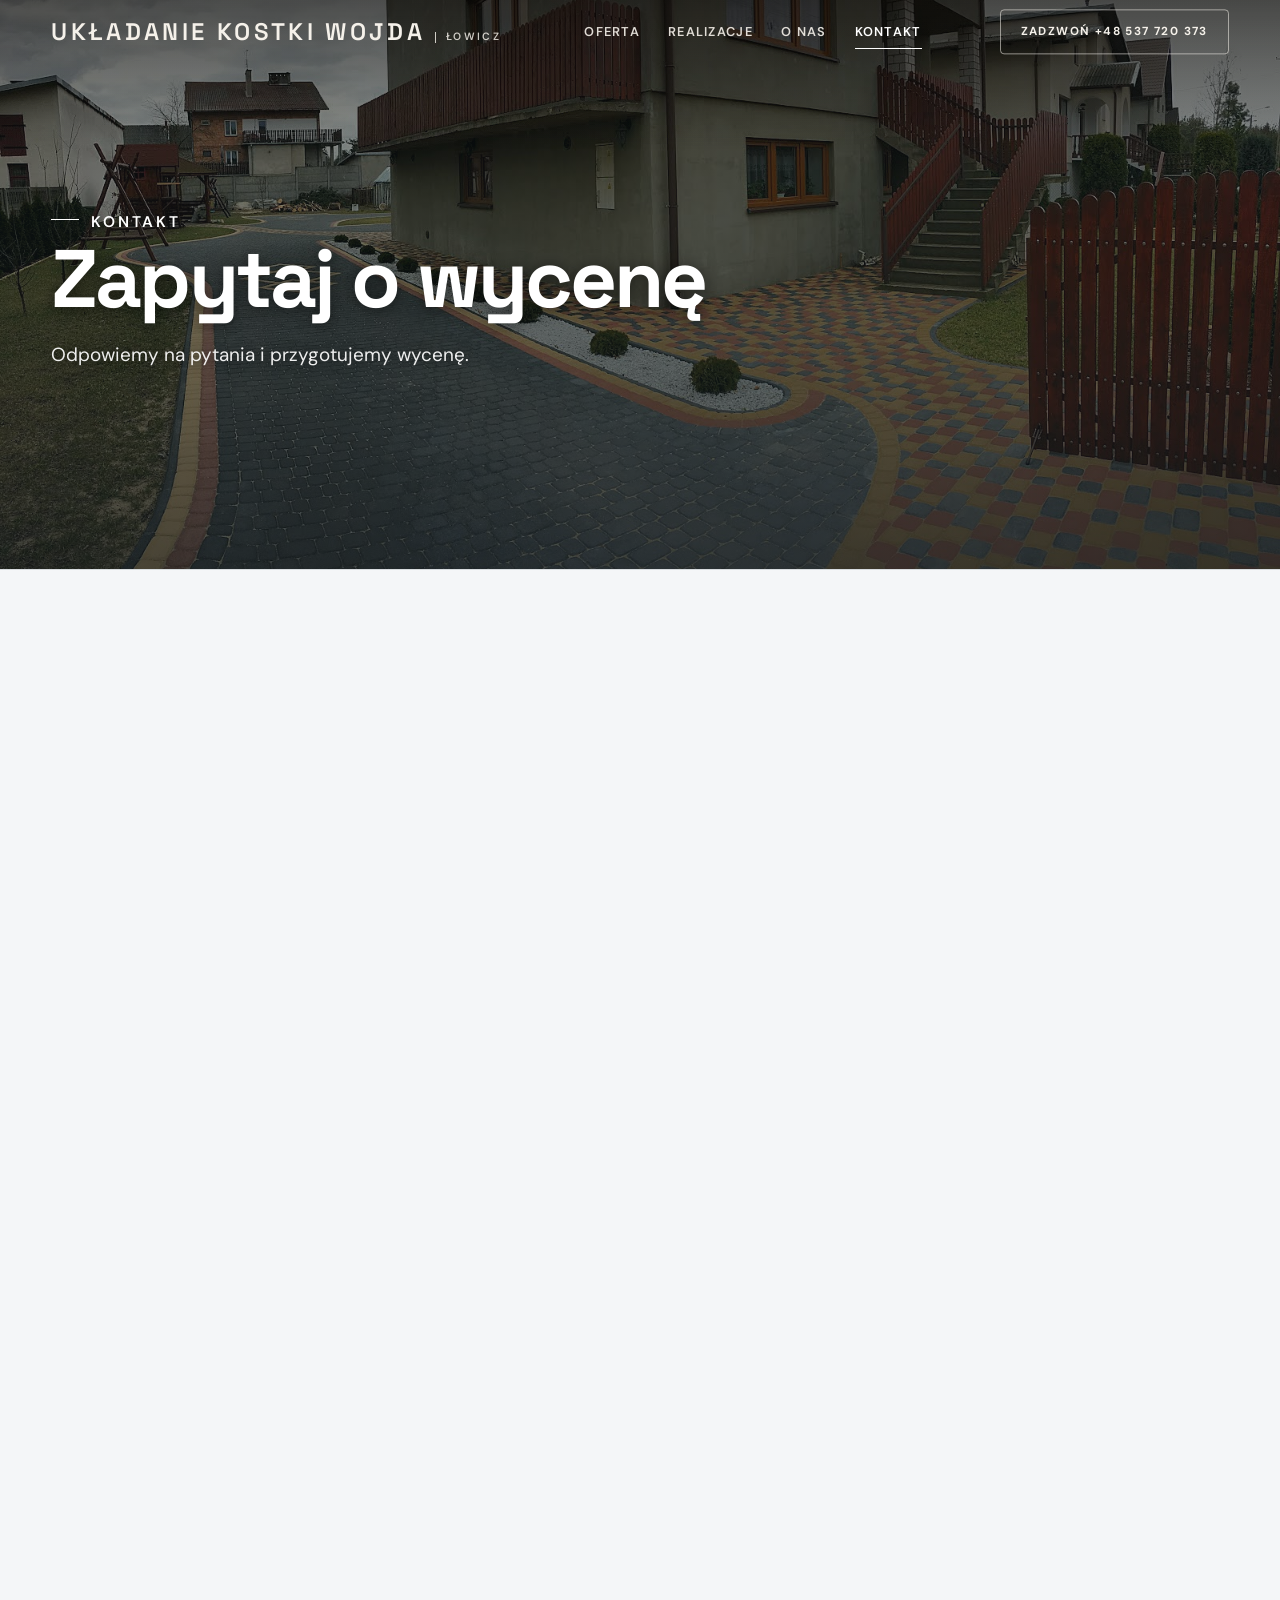
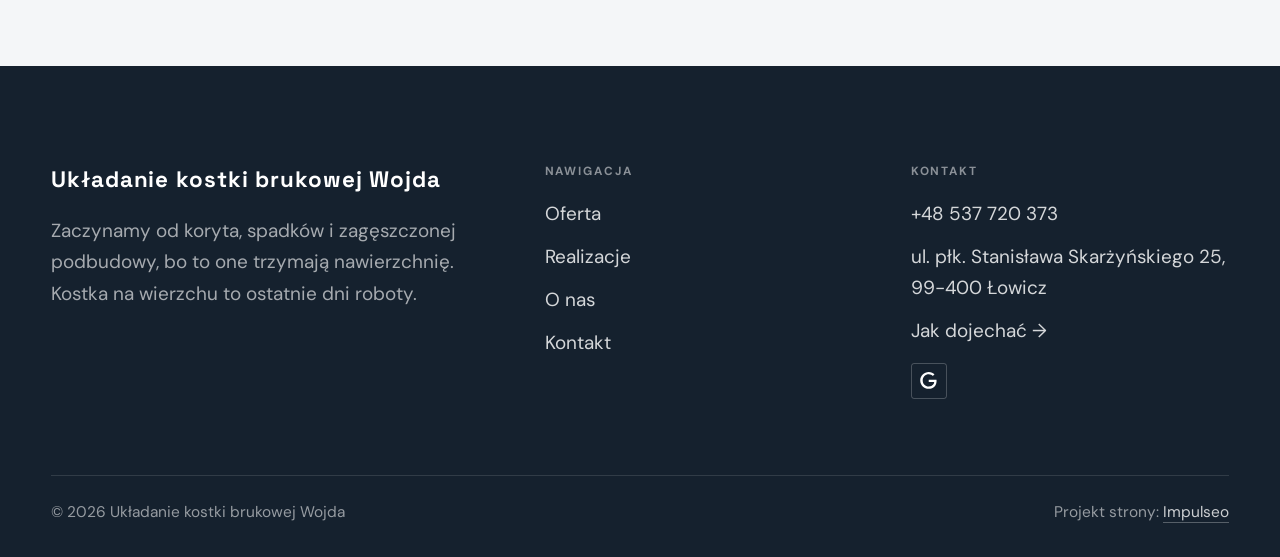
==== kontakt.html @ b5434565 "Strona demo: ukladanie-kostki-brukowej-wojda" ====
<!DOCTYPE html>
<html lang="pl">
<head>
<meta charset="UTF-8">
<meta name="viewport" content="width=device-width, initial-scale=1.0">
<title>Kontakt - Układanie kostki brukowej Wojda</title>
<meta name="description" content="Kontakt Układanie kostki brukowej Wojda - ul. płk. Stanisława Skarżyńskiego 25, 99-400 Łowicz">
<link rel="canonical" href="https://kris20032.github.io/ukladanie-kostki-brukowej-wojda/kontakt.html">
<meta name="robots" content="noindex, nofollow">
<meta property="og:type" content="website">
<meta property="og:locale" content="pl_PL">
<meta property="og:site_name" content="Układanie kostki brukowej Wojda">
<meta property="og:title" content="Kontakt - Układanie kostki brukowej Wojda">
<meta property="og:description" content="Kontakt Układanie kostki brukowej Wojda - ul. płk. Stanisława Skarżyńskiego 25, 99-400 Łowicz">
<meta property="og:url" content="https://kris20032.github.io/ukladanie-kostki-brukowej-wojda/kontakt.html">
<meta property="og:image" content="https://kris20032.github.io/ukladanie-kostki-brukowej-wojda/img/og.jpg">
<meta property="og:image:width" content="1200">
<meta property="og:image:height" content="630">
<meta name="twitter:card" content="summary_large_image">
<link rel="preconnect" href="https://fonts.googleapis.com">
<link rel="preconnect" href="https://fonts.gstatic.com" crossorigin>
<link href="https://fonts.googleapis.com/css2?family=Space+Grotesk:wght@500;600;700&family=DM+Sans:opsz,wght@9..40,400;9..40,500;9..40,600&display=swap" rel="stylesheet">
<link rel="stylesheet" href="assets/styles.css?v=aef503f2">
</head>
<body>

<header class="nav">
  <div class="wrap nav-inner">
    <a class="brand" href="index.html"><span class="name">Układanie kostki Wojda</span><span class="sub">Łowicz</span></a>
    <nav class="nav-links">
      <a href="oferta.html">Oferta</a>
      <a href="realizacje.html">Realizacje</a>
      <a href="o-nas.html">O nas</a>
      <a href="kontakt.html" class="active" aria-current="page">Kontakt</a>
      <a href="tel:+48537720373" class="btn btn-accent">Zadzwoń +48 537 720 373</a>
    </nav>
    <button class="nav-toggle" aria-label="Menu"><span></span><span></span><span></span></button>
  </div>
</header>

<main>
<section class="pagehead">
  <img src="img/g1.jpg" alt="Układanie kostki brukowej Wojda - Zapytaj o wycenę" width="1600" height="880" decoding="async">
  <div class="wrap">
    <span class="eyebrow">Kontakt</span>
    <h1>Zapytaj o wycenę</h1>
    <p>Odpowiemy na pytania i przygotujemy wycenę.</p>
  </div>
</section>
<section>
  <div class="wrap contact-grid">
    <div class="reveal">
      <span class="eyebrow">Dane kontaktowe</span>
      <h2 style="margin:var(--space-4) 0 var(--space-6)">Układanie kostki brukowej Wojda</h2>
      <div class="info-list">
        <div class="info-row"><div class="ic"><svg class="ico-tel" width="16" height="16" viewBox="0 0 24 24" fill="none" aria-hidden="true"><path d="M6.6 10.8a15.5 15.5 0 0 0 6.6 6.6l2.2-2.2a1 1 0 0 1 1-.24 11.4 11.4 0 0 0 3.6.58 1 1 0 0 1 1 1V20a1 1 0 0 1-1 1A17 17 0 0 1 3 4a1 1 0 0 1 1-1h3.5a1 1 0 0 1 1 1c0 1.25.2 2.46.58 3.6a1 1 0 0 1-.25 1l-2.23 2.2Z" fill="currentColor"/></svg></div><div><div class="lbl">Telefon</div><a class="val" href="tel:+48537720373">+48 537 720 373</a></div></div>
        <div class="info-row"><div class="ic"><svg class="ico-pin" width="16" height="16" viewBox="0 0 24 24" fill="none" aria-hidden="true"><path d="M12 21s7-6.1 7-11.5A7 7 0 0 0 5 9.5C5 14.9 12 21 12 21Z" stroke="currentColor" stroke-width="1.6" fill="none"/><circle cx="12" cy="9.5" r="2.4" fill="currentColor"/></svg></div><div><div class="lbl">Adres</div><div class="val">ul. płk. Stanisława Skarżyńskiego 25, 99-400 Łowicz</div></div></div>
      </div>
    </div>
    <div class="reveal">
      <div class="form">
        <h3 style="margin-bottom:var(--space-4)">Najszybciej telefonicznie</h3>
        <p class="muted" style="margin-bottom:var(--space-5)">Zadzwoń, opisz pomysł, a my powiemy, co i jak. Bez zobowiązań.</p>
        <a href="tel:+48537720373" class="btn btn-accent" style="justify-content:center">Zadzwoń: +48 537 720 373 <span class="arr">→</span></a>
      </div>
    </div>
  </div>
</section>
<section style="padding-top:0">
  <div class="wrap reveal">
    <iframe class="map" title="Układanie kostki brukowej Wojda - Łowicz" src="https://maps.google.com/maps?q=52.1024123%2C19.9633378&z=15&output=embed" loading="lazy" referrerpolicy="no-referrer-when-downgrade"></iframe>
  </div>
</section>
</main>

<footer>
  <div class="wrap">
    <div class="foot-grid">
      <div class="foot-brand">
        <div class="name">Układanie kostki brukowej Wojda</div>
        <p>Zaczynamy od koryta, spadków i zagęszczonej podbudowy, bo to one trzymają nawierzchnię. Kostka na wierzchu to ostatnie dni roboty.</p>
      </div>
      <div class="foot-col">
        <h4>Nawigacja</h4>
        <a href="oferta.html">Oferta</a>
        <a href="realizacje.html">Realizacje</a>
        <a href="o-nas.html">O nas</a>
        <a href="kontakt.html">Kontakt</a>
      </div>
      <div class="foot-col">
        <h4>Kontakt</h4>
        <a href="tel:+48537720373">+48 537 720 373</a>
        <p>ul. płk. Stanisława Skarżyńskiego 25, 99-400 Łowicz</p>
        <a href="https://maps.google.com/?cid=13490960193862831652" target="_blank" rel="noopener">Jak dojechać →</a>
      <div class="foot-soc">
        <a class="soc" href="https://maps.google.com/?cid=13490960193862831652" target="_blank" rel="noopener" aria-label="Google - Układanie kostki brukowej Wojda"><svg viewBox="0 0 24 24" aria-hidden="true" focusable="false"><path d="M12.48 10.92v3.28h7.84c-.24 1.84-.853 3.187-1.787 4.133-1.147 1.147-2.933 2.4-6.053 2.4-4.827 0-8.6-3.893-8.6-8.72s3.773-8.72 8.6-8.72c2.6 0 4.507 1.027 5.907 2.347l2.307-2.307C18.747 1.44 16.133 0 12.48 0 5.867 0 .307 5.387.307 12s5.56 12 12.173 12c3.573 0 6.267-1.173 8.373-3.36 2.16-2.16 2.84-5.213 2.84-7.667 0-.76-.053-1.467-.173-2.053H12.48z" fill="currentColor"/></svg></a>
      </div>
      </div>
    </div>
    <div class="foot-bot">
      <span>© 2026 Układanie kostki brukowej Wojda</span>
      <span>Projekt strony: <a class="foot-credit" href="https://impulseo.pl" target="_blank" rel="noopener">Impulseo</a></span>
    </div>
  </div>
</footer>
<div class="sticky-call"><a class="sc-call" href="tel:+48537720373"><svg class="ico-tel" width="16" height="16" viewBox="0 0 24 24" fill="none" aria-hidden="true"><path d="M6.6 10.8a15.5 15.5 0 0 0 6.6 6.6l2.2-2.2a1 1 0 0 1 1-.24 11.4 11.4 0 0 0 3.6.58 1 1 0 0 1 1 1V20a1 1 0 0 1-1 1A17 17 0 0 1 3 4a1 1 0 0 1 1-1h3.5a1 1 0 0 1 1 1c0 1.25.2 2.46.58 3.6a1 1 0 0 1-.25 1l-2.23 2.2Z" fill="currentColor"/></svg> Zadzwoń</a><a class="sc-quote" href="kontakt.html">Zadzwoń: +48 537 720 373</a></div>
<div class="demo-wazne" data-do="2026-11-04" data-cykl="3" hidden><svg class="dw-ico" width="13" height="13" viewBox="0 0 24 24" fill="none" aria-hidden="true"><circle cx="12" cy="12" r="8.6" stroke="currentColor" stroke-width="1.8"/><path d="M12 7.2V12l3.3 2" stroke="currentColor" stroke-width="1.8" stroke-linecap="round"/></svg><span class="dw-txt"></span></div>

<script src="assets/main.js"></script>
</body>
</html>
---- assets/styles.css ----
/* ============================================================
   STOLBASZ — premium, architektoniczny B2B fit-out
   Jasna paleta, zero brązu. System wg premium-web-craft.
   Projekt strony: Impulseo (impulseo.pl)
   ============================================================ */

:root{
  /* PALETA — jasna, architektoniczna, chłodna */
  --paper:#F4F6F8;          /* główne tło */
  --paper-2:#E7EBEF;        /* sekcje alternatywne (chłodny jasny szary) */
  --paper-3:#E7EBEF;        /* delikatne wypełnienia */
  --ink:#15212E;            /* tekst główny — chłodny grafit */
  --ink-soft:#243443;       /* nagłówki drugorzędne */
  --muted:#6B7785;          /* tekst poboczny */
  --line:rgba(21,33,46,.12);/* hairline */
  --accent:#E8A317;         /* stonowany petrol-slate — jedyny akcent */
  --accent-d:#C9870C;
  --accent-soft:rgba(232,163,23,.10);
  --dark:#15212E;           /* sekcje ciemne (stopka/CTA) */

  /* HOVER ZDJĘĆ — JEDEN standard dla całego silnika (decyzja K. 04.08.2026, artefakt z wariantami).
     AKTUALNE (K.+Szymon 09.08.2026, wybór z artefaktu 6 wariantów): zoom 1.05 przy 1.4s -
     przy tak długim czasie mocniejszy kadr NIE skacze, tylko „oddycha". Poprzedni standard
     (1.02 / .55s z 04.08) odbierany jako dynamiczny i szybki.
     Spoczynek lekko przygaszony, ale TYLKO tam, gdzie jest mysz (@media hover:hover) —
     na telefonie zdjęcia zostają w pełnej jasności. */
  --img-zoom:1.05;                   /* K.+Szymon 09.08: wariant F z artefaktu porównawczego */
  --img-rest:brightness(.95) saturate(.99);
  --img-hot:brightness(1.06) saturate(1.05);
  --img-dur:1.4s;                    /* K.+Szymon 09.08 (wariant F): powoli = elegancko */
  --img-ease:cubic-bezier(.16,.84,.44,1);  /* miękki ogon, efekt „oddychania" */

  /* ODSTĘPY — skala 4/8 */
  --space-1:4px; --space-2:8px; --space-3:12px; --space-4:16px; --space-5:24px;
  --space-6:32px; --space-7:48px; --space-8:64px; --space-9:96px; --space-10:128px;

  /* TYPOGRAFIA — fluid clamp() (skala podbita 16.07.2026: większe, czytelniejsze litery — uwaga Adama) */
  --text-sm:clamp(.9rem,.87rem + .12vw,1rem);
  --text-base:clamp(1.08rem,1.04rem + .18vw,1.2rem);
  --text-lg:clamp(1.24rem,1.15rem + .34vw,1.44rem);
  --text-h3:clamp(1.34rem,1.22rem + .55vw,1.66rem);
  --text-h2:clamp(2.1rem,1.66rem + 2.1vw,3.1rem);
  --text-h1:clamp(2.9rem,2.1rem + 4vw,5.1rem);

  /* PROMIENIE — architektoniczne, raczej ostre */
  --r-sm:3px; --r-md:6px; --r-lg:10px;

  /* RUCH */
  --ease:cubic-bezier(.25,.46,.45,.94); --dur:.24s;

  /* CIENIE — miękkie, warstwowe */
  --sh-sm:0 1px 2px rgba(16,24,32,.04), 0 2px 8px rgba(16,24,32,.05);
  --sh-md:0 2px 6px rgba(16,24,32,.05), 0 12px 28px -8px rgba(16,24,32,.12);
  --sh-lg:0 6px 14px rgba(16,24,32,.07), 0 26px 56px -18px rgba(16,24,32,.22);

  --hairline:1px solid var(--line);

  --font-display:'Space Grotesk','Inter',sans-serif;
  --font-body:'DM Sans','Inter',sans-serif;
}

*{box-sizing:border-box;margin:0;padding:0}
html{scroll-behavior:smooth}
body{
  font-family:var(--font-body);
  font-size:var(--text-base);
  line-height:1.65;
  color:var(--ink);
  background:var(--paper);
  -webkit-font-smoothing:antialiased;
  text-rendering:optimizeLegibility;
}
img{max-width:100%;height:auto;display:block}  /* height:auto = width/height z atrybutów trzyma proporcje (TOP#12) */
a{color:inherit;text-decoration:none}

.wrap{width:min(92%,1180px);margin-inline:auto}
section{padding-block:clamp(52px,6.5vw,96px)}

h1,h2,h3{font-family:var(--font-display);font-weight:700;line-height:1.08;letter-spacing:-.02em;color:var(--ink)}
h1{font-size:var(--text-h1);letter-spacing:-.035em}
h2{font-size:var(--text-h2);letter-spacing:-.025em}
h3{font-size:var(--text-h3)}
/* MIARA — długość wiersza. WCAG 2.2 SC 1.4.8: max 80 znaków; Butterick: 45–90.
   68ch daje realnie 72–78 znaków polskiego tekstu, czyli z zapasem pod granicą.
   Wcześniej limit miał TYLKO <p> — <li>, <blockquote> i <dd> nie miały żadnego,
   i to jedyny powód, dla którego 23 bloki na dwóch oddanych stronach jadą po
   83–106 znaków w wierszu (pomiar 07.08.2026, bramka `miara`).
   ⚠️ Listy i definicje ograniczamy TYLKO bez klasy: `ul`/`ol` z klasą to u nas
   układ (siatki kafli, menu), a nie tekst ciągły — tam miarę wyznacza układ. */
/* 60ch, nie 68ch (K. 10.08): po zmianie fontów na węższe kroje (DM Sans i spółka)
   w 68ch mieściło się ~90 znaków - bramka pikselowa słusznie zgłaszała przekroczenie
   granicy 80. Pomiar na żywej przeglądarce: 60ch = 90 znaków, 53ch = ~78 znaków, czyli normę WCAG 1.4.8. */
:root{ --miara:53ch }
p{max-width:min(100%,var(--miara))}
blockquote,
ul:not([class])>li, ol:not([class])>li,
dl:not([class])>dd{max-width:min(100%,var(--miara))}

/* ⚠️ Świadomie BEZ wyjątku `.tile p,.card p,.svc p{max-width:none}`, choć nasuwa się sam:
   te akapity BYŁY już ograniczone (stare `p{max-width:65ch}`), więc „wyjątek" nie odblokowałby
   niczego nowego — tylko ROZLUŹNIŁ stan sprzed zmiany na wszystkich demach naraz.
   `figcaption` żadna z reguł wyżej nie dotyczy, więc też nie potrzebuje zwolnienia. */

/* ŁAMANIE. `balance` wyrównuje długości wierszy w nagłówku, `pretty` pilnuje ostatniego
   wiersza akapitu, żeby nie został w nim jeden wyraz. Obsługiwane od Chrome 117 /
   Safari 17.5; starsze przeglądarki po prostu ignorują tę własność.
   `text-wrap:pretty` nie występowało dotąd ANI RAZ w silniku ani w repo klientów. */
h1,h2,h3,.lead,.lede{text-wrap:balance}
p,li,blockquote,dd{text-wrap:pretty}

.eyebrow{
  font-family:var(--font-body);
  font-size:var(--text-sm);
  font-weight:600;
  letter-spacing:.18em;
  text-transform:uppercase;
  color:var(--accent);
  display:inline-flex;align-items:center;gap:var(--space-3);
}
/* flex:none + margin-top = kreska trzyma się PIERWSZEJ linii. Wcześniej align-items:center
   centrowało ją względem całego bloku i przy zawinięciu (długi kicker typu
   „…WNĘTRZ · LESZNO · OD 2019") druga linia lądowała z brzydkim wcięciem. */
.eyebrow{align-items:flex-start}
.eyebrow>*,.eyebrow{text-wrap:balance}   /* dlugi kicker lamal sie na sierote typu samo „2019" w drugiej linii */
.eyebrow::before{content:"";width:28px;height:1px;background:var(--accent);display:inline-block;flex:none;margin-top:.62em}

.muted{color:var(--muted)}
.lead{font-size:var(--text-lg);line-height:1.55;color:var(--ink-soft);max-width:50ch}

/* ---------- BUTTONS ---------- */
.btn{
  display:inline-flex;align-items:center;gap:var(--space-2);
  font-weight:600;font-size:var(--text-sm);letter-spacing:.02em;
  padding:var(--space-4) var(--space-6);
  border-radius:var(--r-sm);
  transition:transform var(--dur) var(--ease),box-shadow var(--dur) var(--ease),background var(--dur) var(--ease);
  cursor:pointer;border:1px solid transparent;
}
.btn-accent{background:var(--accent);color:#fff;box-shadow:var(--sh-sm)}
.btn-accent:hover{background:var(--accent-d);transform:translateY(-2px);box-shadow:var(--sh-md)}
.btn-accent:active{transform:translateY(0);box-shadow:var(--sh-sm)}
.btn-ghost{background:transparent;color:var(--ink);border-color:var(--line)}
.btn-ghost:hover{border-color:var(--accent);color:var(--accent);transform:translateY(-2px)}
.btn-light{background:#fff;color:var(--ink);box-shadow:var(--sh-sm)}
.btn-light:hover{transform:translateY(-2px);box-shadow:var(--sh-md)}
.btn .arr{transition:transform var(--dur) var(--ease)}
.btn:hover .arr{transform:translateX(4px)}

/* ---------- NAV ---------- */
.nav{
  position:sticky;top:0;z-index:50;
  background:color-mix(in srgb,var(--paper) 88%,transparent);
  backdrop-filter:saturate(140%) blur(10px);
  border-bottom:var(--hairline);
}
.nav-inner{display:flex;align-items:center;justify-content:space-between;gap:var(--space-5);height:72px}
/* ANTY-NACHODZENIE (K. 05.08.2026): długa nazwa firmy + przycisk z pełnym numerem nie mieściły się w pasku
   i flex ściskał linki PONIŻEJ ich treści - "Kontakt" wchodził na ramkę "Zadzwoń +48 ...". Teraz ustępuje
   nazwa marki (skrót wielokropkiem), a menu i przycisk nigdy się nie kurczą ani nie zachodzą na siebie. */
.brand{display:flex;flex-direction:column;line-height:1;min-width:0;flex:0 1 auto}
.brand .name{font-family:var(--font-display);font-weight:800;font-size:1.35rem;letter-spacing:.04em;white-space:nowrap;overflow:hidden;text-overflow:ellipsis}
.brand .sub{font-size:.62rem;letter-spacing:.34em;text-transform:uppercase;color:var(--muted);margin-top:5px;white-space:nowrap;overflow:hidden;text-overflow:ellipsis}
.nav-links{display:flex;align-items:center;gap:var(--space-6);flex:0 0 auto}
.nav-links a{font-size:var(--text-sm);font-weight:500;color:var(--ink-soft);position:relative;padding-block:4px;white-space:nowrap;transition:color var(--dur) var(--ease)}
.nav-links a::after{content:"";position:absolute;left:0;bottom:0;width:0;height:1.5px;background:var(--accent);transition:width var(--dur) var(--ease)}
.nav-links a:hover,.nav-links a.active{color:var(--ink)}
.nav-links a:hover::after,.nav-links a.active::after{width:100%}
.nav-links .btn{padding:var(--space-2) var(--space-5)}
/* przyciski w nav: właściwy kolor (przebij .nav-links a) + bez podkreślenia */
.nav-links a.btn-accent{color:#fff}
.nav-links a.btn-ghost,.nav-links a.btn-light{color:var(--ink)}
/* CTA w pasku: NIE podkreślenie spod linków menu, ale ten sam przelatujący błysk,
   co na wszystkich innych przyciskach (zgłoszenie K. 13.08.2026 - „na hero jest efekt
   światła przechodzącego przez przycisk, na navbarze go nie ma, a mają być identyczne").
   Reguła `.nav-links a::after` jest silniejsza od `.btn::after`, więc trzeba jej
   geometrię wyzerować i wpisać połysk z nazwy - samo `display:none` gasiło efekt. */
.nav-links a.btn::after{
  display:block;content:"";position:absolute;inset:0;z-index:-1;pointer-events:none;
  width:auto;height:auto;border-radius:inherit;   /* kasuje geometrię podkreślenia (width:0;height:1.5px) */
  background:linear-gradient(100deg,transparent 32%,rgba(255,255,255,.20) 50%,transparent 68%);
  translate:-120% 0}
@media (prefers-reduced-motion:no-preference){
  .nav-links a.btn:hover::after{translate:120% 0;transition:translate .75s var(--mt-ease,cubic-bezier(.16,.84,.44,1))}
}
.nav-toggle{display:none;background:none;border:none;cursor:pointer;flex-direction:column;gap:5px;padding:8px}
.nav-toggle span{width:24px;height:2px;background:var(--ink);transition:var(--dur)}
/* Ciasny zakres MIĘDZY menu mobilnym a pełnym pulpitem: zbijamy odstępy i nazwę marki,
   żeby wszystko zmieściło się naturalnie, zanim w ogóle dojdzie do skracania wielokropkiem. */
@media(max-width:1280px) and (min-width:921px){
  .nav-links{gap:var(--space-4)}
  .nav-links .btn{padding:var(--space-2) var(--space-4)}
  .brand .name{font-size:1.15rem}
}

/* ---------- HERO (split) ---------- */
.hero{position:relative;overflow:hidden;border-bottom:var(--hairline)}
.hero-grid{display:grid;grid-template-columns:1.05fr .95fr;gap:clamp(24px,4vw,60px);align-items:center;
  padding-block:clamp(36px,4.5vw,64px)}
.hero-copy .eyebrow{margin-bottom:var(--space-5)}
.hero-copy h1{margin-bottom:var(--space-5)}
.hero-copy .lead{margin-bottom:var(--space-7)}
.hero-actions{display:flex;flex-wrap:wrap;gap:var(--space-4)}
.hero-art{position:relative;aspect-ratio:4/3;border-radius:var(--r-lg);overflow:hidden;box-shadow:var(--sh-lg)}
.hero-art img{width:100%;height:100%;object-fit:cover}
.hero-art::after{content:"";position:absolute;inset:0;background:linear-gradient(180deg,transparent 55%,rgba(18,24,28,.28))}
.hero-badge{position:absolute;left:var(--space-5);bottom:var(--space-5);z-index:2;
  background:rgba(252,252,251,.94);backdrop-filter:blur(4px);
  border-radius:var(--r-md);padding:var(--space-4) var(--space-5);box-shadow:var(--sh-md);max-width:78%}
.hero-badge strong{display:block;font-family:var(--font-display);font-size:1rem;letter-spacing:-.01em}
.hero-badge span{font-size:var(--text-sm);color:var(--muted)}

/* ---------- HERO duży / kinowy (strona główna) ---------- */
.hero-cine{position:relative;min-height:clamp(560px,82vh,840px);min-height:clamp(560px,82svh,840px);display:flex;align-items:center;overflow:hidden;border-bottom:var(--hairline)}
.hero-cine>img{position:absolute;inset:0;width:100%;height:100%;object-fit:cover;z-index:0}
.hero-cine::after{content:"";position:absolute;inset:0;z-index:1;
  background:linear-gradient(95deg,rgba(13,18,23,.86) 0%,rgba(13,18,23,.64) 32%,rgba(13,18,23,.24) 62%,rgba(13,18,23,.04) 100%)}
.hero-cine .wrap{position:relative;z-index:2;padding-block:var(--space-8)}
.hero-cine .hero-copy{max-width:660px}
.hero-cine .eyebrow{color:#fff;margin-bottom:var(--space-5)}
.hero-cine .eyebrow::before{background:#fff}
.hero-cine h1{color:#fff;margin-bottom:var(--space-5);font-size:clamp(2.9rem,2rem + 4.4vw,5.2rem);text-wrap:balance}
.hero-cine .lead{color:rgba(255,255,255,.92);max-width:48ch;margin-bottom:var(--space-7)}
.hero-cine .hero-actions{display:flex;flex-wrap:wrap;gap:var(--space-4)}
/* NISKIE OKNO (laptop z dokiem i paskami przeglądarki ma ~700-780 px wysokości widoku):
   H1 do 5.2rem + długi lead nie mieściły się i przyciski wypadały POD krawędź ekranu -
   klient widział stronę bez ani jednego CTA. Skalujemy w dół, zamiast przycinać treść. */
@media(min-width:821px) and (max-height:820px){
  .hero-cine{min-height:clamp(520px,94svh,780px)}
  .hero-cine .wrap{padding-block:var(--space-6)}
  .hero-cine h1{font-size:clamp(2.2rem,1.5rem + 2.6vw,3.6rem);margin-bottom:var(--space-4)}
  .hero-cine .eyebrow{margin-bottom:var(--space-4)}
  .hero-cine .lead{margin-bottom:var(--space-5);max-width:44ch}
}
@media(max-width:680px){
  .hero-cine{min-height:clamp(520px,76vh,640px);min-height:clamp(520px,76svh,640px);align-items:flex-end}
  .hero-cine::after{background:linear-gradient(0deg,rgba(13,18,23,.9) 6%,rgba(13,18,23,.45) 55%,rgba(13,18,23,.25) 100%)}
  .hero-cine .wrap{padding-bottom:var(--space-9)}
  /* TELEFON (~90% oglądających): lead potrafił zająć 8 linii i zepchnąć CTA poza pierwszy ekran.
     Zwężamy interlinię i skalę - treści nie ucinamy, bo to ona sprzedaje. */
  .hero-cine .lead{font-size:.98rem;line-height:1.5;margin-bottom:var(--space-5)}
  .hero-cine .eyebrow{font-size:.72rem;letter-spacing:.13em;margin-bottom:var(--space-4)}
  .hero-cine .eyebrow::before{width:20px}
  .hero-cine h1{margin-bottom:var(--space-4)}
}

/* full-bleed hero variant (podstrony) */
.pagehead{position:relative;min-height:46vh;min-height:46svh;display:flex;align-items:flex-end;overflow:hidden;border-bottom:var(--hairline)}
.pagehead img{position:absolute;inset:0;width:100%;height:100%;object-fit:cover}
/* 10.08.2026 (decyzja K.): mocniejsze przyciemnienie + cień pod tekstem. Bramka mierzyła na
   nagłówkach podstron 3,38-3,43:1 przy wymaganych 4,5 — jasne zdjęcie (hala, śnieg, niebo)
   podchodziło pod biały tekst. Zdjęcia klientów są różne, więc kontrast musi dawać WARSTWA,
   a nie szczęśliwy dobór kadru. */
.pagehead::after{content:"";position:absolute;inset:0;background:linear-gradient(180deg,rgba(18,24,28,.40),rgba(18,24,28,.76))}
.pagehead .wrap{position:relative;z-index:2;padding-block:var(--space-9);color:#fff}
.pagehead h1{color:#fff;max-width:18ch;text-shadow:0 2px 16px rgba(0,0,0,.55)}
.pagehead .eyebrow{color:#fff}
.pagehead .eyebrow::before{background:#fff}
.pagehead p{color:rgba(255,255,255,.92);margin-top:var(--space-4);max-width:54ch;text-shadow:0 1px 12px rgba(0,0,0,.5)}

/* ---------- STRIP (pasek skrótów / liczby) ---------- */
.strip{background:var(--dark);color:#fff}
/* PASEK HASEŁ — standard 04.08.2026 (decyzja K.): 5 haseł w JEDNYM rzędzie, tekst WYŚRODKOWANY,
   węższe marginesy boczne niż reszta strony (pasek ma iść szerzej), równe wysokości kolumn. */
.strip .wrap{width:min(96%,1440px);display:grid;grid-template-columns:repeat(5,1fr);
  gap:var(--space-5);padding-block:var(--space-7);align-items:stretch}
.strip .item .k{font-family:var(--font-display);font-size:clamp(1.05rem,.82rem + .85vw,1.55rem);
  font-weight:800;letter-spacing:-.02em;color:#fff;line-height:1.18;text-wrap:balance}
.strip .item .v{font-size:var(--text-sm);color:rgba(255,255,255,.66);margin-top:var(--space-2);line-height:1.4}
.strip .item{border-left:2px solid var(--accent);padding-inline:var(--space-4);
  text-align:center;display:flex;flex-direction:column;justify-content:center}
/* liczba kolumn = liczba haseł, żeby ostatnie nie zostawało samo w drugim rzędzie.
   Klasę n-N nadaje multipage.py; domyślnie (bez klasy) pasek jest 5-kolumnowy. */
.strip.n-2 .wrap{grid-template-columns:repeat(2,1fr)}
.strip.n-3 .wrap{grid-template-columns:repeat(3,1fr)}
.strip.n-4 .wrap{grid-template-columns:repeat(4,1fr);gap:var(--space-6)}
.strip.n-4 .item .k{font-size:clamp(1.3rem,1rem + 1.1vw,2rem)}
.strip.n-6 .wrap{grid-template-columns:repeat(6,1fr);gap:var(--space-4)}
.strip.n-6 .item .k{font-size:clamp(.98rem,.8rem + .7vw,1.35rem)}
/* równe łamanie: zamiast "długa linia + jedno słowo" obie linie zbliżonej długości */
.strip .item .k{text-wrap:balance}

/* ---------- SECTION HEAD ---------- */
.head{max-width:48rem;margin-bottom:var(--space-8)}
.head.center{margin-inline:auto;text-align:center}
.head .eyebrow{margin-bottom:var(--space-4)}
.head h2{margin-bottom:var(--space-4)}
.head p{color:var(--muted);font-size:var(--text-lg);line-height:1.55}
.head.center p{margin-inline:auto}

/* ---------- INTRO SPLIT ---------- */
.split{display:grid;grid-template-columns:.92fr 1.08fr;gap:clamp(28px,5vw,80px);align-items:center}
.split.rev{grid-template-columns:1.08fr .92fr}
.split.rev .split-art{order:-1}
.split-art{position:relative;aspect-ratio:5/4;border-radius:var(--r-lg);overflow:hidden;box-shadow:var(--sh-lg)}
.split-art img{width:100%;height:100%;object-fit:cover}
.split-copy h2{margin-bottom:var(--space-5)}
.split-copy p+p{margin-top:var(--space-4)}
.split-copy .btn{margin-top:var(--space-6)}

/* ---------- SERVICES (zakres) ---------- */
.svc-grid{display:grid;grid-template-columns:repeat(auto-fit,minmax(280px,1fr));gap:var(--space-5)}
.svc{background:#fff;border:var(--hairline);border-radius:var(--r-md);padding:var(--space-7) var(--space-6);
  transition:transform var(--dur) var(--ease),box-shadow var(--dur) var(--ease),border-color var(--dur) var(--ease);
  position:relative;overflow:hidden}
.svc::before{content:"";position:absolute;left:0;top:0;width:3px;height:0;background:var(--accent);transition:height var(--dur) var(--ease)}
.svc:hover{transform:translateY(-4px);box-shadow:var(--sh-md);border-color:transparent}
.svc:hover::before{height:100%}
.svc .ic{font-family:var(--font-display);font-size:.8rem;font-weight:700;letter-spacing:.12em;color:var(--accent);margin-bottom:var(--space-4)}
.svc h3{margin-bottom:var(--space-3);font-size:1.22rem}
.svc p{color:var(--muted);font-size:var(--text-base);line-height:1.6}

/* big detailed service rows */
.svc-row{display:grid;grid-template-columns:.8fr 1.2fr;gap:clamp(20px,4vw,60px);align-items:center;padding-block:var(--space-8)}
.svc-row+.svc-row{border-top:var(--hairline)}
.svc-row.rev{grid-template-columns:1.2fr .8fr}
/* Naprzemienny układ wierszy oferty: co drugi wiersz ma zdjęcie po PRAWEJ.
   Było `order:-1` — martwy kod, bo zdjęcie i tak jest pierwszym dzieckiem w HTML,
   więc wszystkie wiersze wyglądały identycznie (zdjęcie zawsze z lewej), a `rev`
   zmieniało tylko szerokość kolumn. Znalezione 29.07.2026 przy różnicowaniu kierunków
   animacji (pomiar pozycji: art.mid 390/502 przy row.mid 756 — zawsze lewa strona). */
.svc-row.rev .svc-row-art{order:2}
.svc-row-art{aspect-ratio:4/3;border-radius:var(--r-md);overflow:hidden;box-shadow:var(--sh-md)}
.svc-row-art img{width:100%;height:100%;object-fit:cover}
.svc-row h3{font-size:1.5rem;margin-bottom:var(--space-4)}
.svc-row .num{font-family:var(--font-display);font-size:.85rem;font-weight:700;letter-spacing:.14em;color:var(--accent);display:block;margin-bottom:var(--space-3)}
.svc-row ul{list-style:none;margin-top:var(--space-4);display:flex;flex-direction:column;gap:var(--space-2)}
.svc-row li{position:relative;padding-left:var(--space-5);color:var(--muted);font-size:var(--text-base)}
.svc-row li::before{content:"";position:absolute;left:0;top:.62em;width:8px;height:1px;background:var(--accent)}

/* ---------- GALLERY (realizacje) ---------- */
.gallery{display:grid;grid-template-columns:repeat(12,1fr);gap:var(--space-4);grid-auto-rows:200px}
/* GALERIA MASONRY — pionowe zdjęcia (portrety beauty/wellness) bez przycinania: kolumny, height auto */
.gallery-masonry{column-count:3;column-gap:var(--space-4)}
@media(max-width:900px){.gallery-masonry{column-count:2}}
@media(max-width:560px){.gallery-masonry{column-count:1}}
.gallery-masonry .m-tile{break-inside:avoid;margin:0 0 var(--space-4);padding:0;position:relative;overflow:hidden;border-radius:var(--r-md);border:1px solid var(--line)}
.gallery-masonry .m-tile img{width:100%;height:auto;display:block}
.gallery-masonry .m-tile .cap{position:absolute;left:0;right:0;bottom:0;padding:var(--space-4);color:#fff;background:linear-gradient(0deg,rgba(0,0,0,.55),transparent);font-size:var(--text-sm)}
.gallery-masonry .m-tile .cap small{display:block;font-weight:400;opacity:.78;letter-spacing:.04em;text-transform:uppercase;font-size:.66rem;margin-top:3px}
.tile{position:relative;overflow:hidden;border-radius:var(--r-md);box-shadow:var(--sh-sm);
  transition:transform var(--dur) var(--ease),box-shadow var(--dur) var(--ease)}
.tile img{width:100%;height:100%;object-fit:cover;
  transition:transform var(--img-dur) var(--img-ease),filter var(--img-dur) var(--img-ease)}
.tile:hover{box-shadow:var(--sh-md)}
.tile .cap{position:absolute;left:0;right:0;bottom:0;padding:var(--space-5) var(--space-4) var(--space-4);
  /* mocniejszy spad + cien pod tekstem: na JASNYCH zdjeciach klienta (biale fronty, sciany)
     slaby gradient dawal kontrast ~1.5:1 zamiast wymaganych 3.6:1 (bramka wygladu, 10.08.2026) */
  background:linear-gradient(transparent 10%,rgba(18,24,28,.55) 40%,rgba(18,24,28,.88) 68%,rgba(18,24,28,.99));color:#fff;
  text-shadow:0 1px 2px rgba(0,0,0,.85),0 2px 10px rgba(0,0,0,.55);
  font-size:var(--text-sm);font-weight:600;letter-spacing:.01em;
  opacity:0;transform:translateY(8px);transition:var(--dur) var(--ease)}
.tile:hover .cap{opacity:1;transform:translateY(0)}
.tile .cap small{display:block;font-weight:400;opacity:.78;letter-spacing:.04em;text-transform:uppercase;font-size:.66rem;margin-top:3px}
/* bento spans */
.t-wide{grid-column:span 6}
.t-tall{grid-column:span 6;grid-row:span 2}
.t-std{grid-column:span 6}
.t-third{grid-column:span 4}
.t-two3{grid-column:span 8}

/* ---------- TRUST / WIARYGODNOŚĆ ---------- */
.trust{background:var(--paper-2)}
.trust-grid{display:grid;grid-template-columns:repeat(auto-fit,minmax(240px,1fr));gap:var(--space-5);margin-top:var(--space-7)}
.trust-card{background:#fff;border-radius:var(--r-md);padding:var(--space-7) var(--space-6);box-shadow:var(--sh-sm);border-top:3px solid var(--accent)}
.trust-card .big{font-family:var(--font-display);font-size:clamp(1.8rem,1.3rem + 1.6vw,2.6rem);font-weight:800;letter-spacing:-.02em;color:var(--ink);line-height:1}
.trust-card h3{font-size:1.12rem;margin:var(--space-3) 0 var(--space-2)}
.trust-card p{color:var(--muted);font-size:var(--text-base);line-height:1.55}

/* ---------- CTA band ---------- */
.cta{background:var(--dark);color:#fff;position:relative;overflow:hidden}
/* telefon w CTA: na ciemnym tle biały (domyślnie), rodziny z JASNYM tłem CTA
   nadpisują to u siebie - wcześniej kolor siedział w stylu inline i wygrywał z rodziną. */
.cta .btn-ghost-cta{color:#fff;border-color:rgba(255,255,255,.3)}
.cta .wrap{display:grid;grid-template-columns:1.4fr .6fr;gap:var(--space-7);align-items:center;position:relative;z-index:2}
.cta h2{color:#fff;max-width:20ch}
.cta p{color:rgba(255,255,255,.74);margin-top:var(--space-4)}
.cta-actions{display:flex;flex-direction:column;gap:var(--space-3);align-items:flex-start}
.cta::before{content:"";position:absolute;right:-80px;top:-80px;width:360px;height:360px;border-radius:50%;
  background:radial-gradient(circle,var(--accent-soft),transparent 70%)}

/* ---------- CONTACT ---------- */
.contact-grid{display:grid;grid-template-columns:.85fr 1.15fr;gap:clamp(28px,4vw,56px);align-items:start}
.info-list{display:flex;flex-direction:column;gap:var(--space-2)}
.info-row{display:flex;gap:var(--space-4);align-items:flex-start;padding-block:var(--space-4);border-bottom:var(--hairline)}
.info-row .ic{flex:none;width:42px;height:42px;display:grid;place-items:center;border-radius:50%;
  background:var(--accent-soft);color:var(--accent);font-size:1.05rem}
.info-row .lbl{font-size:.72rem;letter-spacing:.14em;text-transform:uppercase;color:var(--muted)}
.info-row .val{font-weight:600;font-size:var(--text-base);margin-top:2px}
.info-row a.val:hover{color:var(--accent)}
.map{border:none;border-radius:var(--r-lg);box-shadow:var(--sh-md);width:100%;height:100%;min-height:380px;filter:grayscale(.2) contrast(1.02)}
.form{background:#fff;border:var(--hairline);border-radius:var(--r-lg);padding:clamp(24px,3vw,40px);box-shadow:var(--sh-sm)}
.form .fld{margin-bottom:var(--space-5)}
.form label{display:block;font-size:var(--text-sm);font-weight:600;margin-bottom:var(--space-2)}
.form input,.form textarea{width:100%;font-family:inherit;font-size:var(--text-base);color:var(--ink);
  padding:var(--space-4);border:var(--hairline);border-radius:var(--r-sm);background:var(--paper);transition:border-color var(--dur)}
.form input:focus,.form textarea:focus{outline:none;border-color:var(--accent);background:#fff}
.form textarea{resize:vertical;min-height:120px}
.form .note{font-size:var(--text-sm);color:var(--muted);margin-top:var(--space-3)}

/* ---------- FOOTER ---------- */
footer{background:var(--dark);color:#fff;padding-block:var(--space-9) var(--space-6)}
.foot-grid{display:grid;grid-template-columns:1.4fr 1fr 1fr;gap:var(--space-7);margin-bottom:var(--space-8)}
.foot-brand .name{font-family:var(--font-display);font-weight:800;font-size:1.4rem;letter-spacing:.04em}
.foot-brand p{color:rgba(255,255,255,.62);margin-top:var(--space-4);font-size:var(--text-base);max-width:38ch}
.foot-col h4{font-size:.74rem;letter-spacing:.16em;text-transform:uppercase;color:rgba(255,255,255,.5);margin-bottom:var(--space-4)}
.foot-col a,.foot-col p{display:block;color:rgba(255,255,255,.82);font-size:var(--text-base);margin-bottom:var(--space-3)}
.foot-col a:hover{color:#fff}
.foot-bot{border-top:1px solid rgba(255,255,255,.12);padding-top:var(--space-5);display:flex;justify-content:space-between;flex-wrap:wrap;gap:var(--space-3);
  font-size:var(--text-sm);color:rgba(255,255,255,.55)}
.foot-bot a:hover{color:#fff}
/* Podpis w stopce = klikalny link do impulseo.pl (31.07.2026). Ma być WIDOCZNIE klikalny,
   ale nie krzyczeć - stąd sam kolor jaśniejszy + delikatne podkreślenie na najeździe. */
.foot-bot a.foot-credit{color:rgba(255,255,255,.78);text-decoration:none;border-bottom:1px solid rgba(255,255,255,.28)}
.foot-bot a.foot-credit:hover{color:#fff;border-bottom-color:#fff}

/* ---------- REVEAL ---------- */
.reveal{opacity:0;transform:translateY(22px);transition:opacity .6s var(--ease),transform .6s var(--ease)}
.reveal.in{opacity:1;transform:none}

/* ---------- RESPONSIVE ---------- */
@media(max-width:920px){
  .hero-grid,.split,.split.rev,.svc-row,.svc-row.rev,.cta .wrap,.contact-grid,.foot-grid{grid-template-columns:1fr}
  .split.rev .split-art,.svc-row.rev .svc-row-art{order:0}
  .hero-art{aspect-ratio:16/10;max-height:420px}
  .strip .wrap,.strip.n-2 .wrap,.strip.n-3 .wrap,.strip.n-4 .wrap,.strip.n-6 .wrap{grid-template-columns:repeat(2,1fr);gap:var(--space-6)}
  .strip .item .k,.strip.n-6 .item .k{font-size:clamp(1.3rem,1.1rem + 1vw,2rem)}
  .gallery{grid-auto-rows:180px}
  .t-wide,.t-tall,.t-std,.t-third,.t-two3{grid-column:span 6}
  .t-tall{grid-row:span 1}
  .cta-actions{flex-direction:row;flex-wrap:wrap}
  .foot-grid{gap:var(--space-6)}
}
@media(max-width:680px){
  .nav-links{position:fixed;inset:72px 0 auto 0;background:var(--paper);flex-direction:column;align-items:stretch;
    gap:0;padding:var(--space-4) 6%;border-bottom:var(--hairline);box-shadow:var(--sh-md);
    transform:translateY(-120%);transition:transform var(--dur) var(--ease)}
  .nav-links.open{transform:translateY(0)}
  .nav-links a{padding-block:var(--space-4);border-bottom:var(--hairline)}
  .nav-links .btn{margin-top:var(--space-3);justify-content:center}
  .nav-toggle{display:flex}
  .strip .wrap,.strip.n-2 .wrap,.strip.n-3 .wrap,.strip.n-4 .wrap,.strip.n-6 .wrap{grid-template-columns:1fr}
  .gallery{grid-template-columns:repeat(6,1fr)}
  .foot-grid{grid-template-columns:1fr}
}
@media(prefers-reduced-motion:reduce){
  /* audyt 09.08 TOP#14: samo skrócenie duration przy animacji INFINITE = stroboskop
     (pętla .01ms miga ekranem); iteration-count:1 gasi pętlę naprawdę. Pseudoelementy
     też - tła hero (gastro/studio) animują ::before/img, blanket na * ich nie łapał. */
  *,*::before,*::after{animation-duration:.01ms!important;animation-iteration-count:1!important;animation-delay:0s!important;transition:none!important}
  .reveal{opacity:1!important;transform:none!important}
  html{scroll-behavior:auto}
}

/* ============================================================
   PREMIUM LAYER — destylat deep-researchu branż (anty-AI, spokój).
   Zmienne STOLBASZ (--accent/--ink/--paper/--line/--dark). Ruch ledwo
   zauważalny, krzywa cubic-bezier(.16,.84,.44,1); prefers-reduced-motion
   pokryte blanketem wyżej. Karty hairline zamiast cieni = #1 sygnał „nie-AI".
   ============================================================ */

/* więcej oddechu między sekcjami (liderzy: 110-130px) */
section{padding-block:clamp(64px,8vw,128px)}

/* 1) Aksamitny reveal — dłuższa, miękka krzywa zamiast „skoku" */
.reveal{transition:opacity .9s cubic-bezier(.16,.84,.44,1),transform .9s cubic-bezier(.16,.84,.44,1);will-change:opacity,transform}
/* stagger TYLKO w galerii (tam pozycja = porządek dzieci) */
.gallery .reveal:nth-child(2){transition-delay:.07s}
.gallery .reveal:nth-child(3){transition-delay:.14s}
.gallery .reveal:nth-child(4){transition-delay:.21s}
.gallery .reveal:nth-child(5){transition-delay:.28s}
.gallery .reveal:nth-child(6){transition-delay:.35s}

/* 2) Hero STATYCZNY na .hero-cine — Ken Burns CAŁKIEM WYŁĄCZONY 26.06 (3. zgłoszenie Szymona).
   GENEZA: animowanie scale na <img> hero z teksturami (cegły/framugi) re-samplinguje obraz
   klatka po klatce → na części ekranów drobne drganie/shimmer = „heroshot się trzęsie".
   translateY usunięto wcześniej, scale-only + will-change/GPU NIE wystarczyły do GWARANCJI gładkości.
   Krzysztof zażądał pewności („make sure, że błąd się nie pojawi") > efekt. Zero animacji = 0% drgania.
   Delikatny zoom zostaje TYLKO w pełnoekranowych hero gastro/studio (hg-bg/hs-bg — tło, inny
   mechanizm, chwalone, nigdy nie zgłaszane). NIE wracać do KB na .hero-cine bez realnego testu
   na sprzęcie klienta — to ryzyko regresji „trzęsienia”. */
/* BEZPIECZNY "wow" na hero = jednorazowy FADE-IN (opacity), nie zoom.
   opacity nie dotyka bitmapy → gładkie na KAŻDYM zdjęciu/ekranie/GPU, zero ryzyka migotania.
   Geometryczny ruch (scale/translate) na .hero-cine jest ZAKAZANY (bramka pilnuje). */
@keyframes heroFade{from{opacity:0}to{opacity:1}}
.hero-cine>img{transform:none;animation:heroFade 1.1s ease-out both}

/* 3) Akcentowy hairline pod nagłówkiem sekcji, który „rysuje się" przy wejściu */
.head h2{position:relative;padding-bottom:18px}
.head h2::after{content:"";position:absolute;left:0;bottom:0;height:1px;width:0;background:var(--accent);transition:width 1s cubic-bezier(.16,.84,.44,1) .15s}
.head.center h2::after{left:50%;transform:translateX(-50%)}
.head.reveal.in h2::after,.head.center.reveal.in h2::after{width:54px}

/* 4) Karty HAIRLINE zamiast cieni/zaokrągleń (najmocniejszy anty-AI detal) */
.svc{background:transparent;border:1px solid var(--line);border-radius:var(--r-sm);box-shadow:none}
.svc:hover{box-shadow:none;border-color:var(--accent);transform:translateY(-3px)}
.trust-card{background:transparent;box-shadow:none;border:1px solid var(--line);border-top:2px solid var(--accent);border-radius:var(--r-sm)}
.tile{box-shadow:none;border-radius:var(--r-sm)}
.tile:hover{box-shadow:none}

/* 5) Sticky-nav kondensuje się po przewinięciu (sygnał dopracowania) */
.nav{transition:box-shadow .4s ease,background .4s ease}
.nav.is-stuck{box-shadow:0 1px 0 var(--line),0 14px 30px -24px rgba(0,0,0,.45)}
.nav-inner{transition:height .35s var(--ease)}
.nav.is-stuck .nav-inner{height:60px}

/* 6) MANIFESTO — pełnoekranowy cytat-bohater (zastępuje generyczne „Dlaczego my") */
.manifesto{background:var(--paper-2);text-align:center}
.manifesto .wrap{max-width:60rem}
.manifesto p{font-family:var(--font-display);font-style:italic;font-size:clamp(1.6rem,1rem + 2.4vw,2.8rem);line-height:1.32;color:var(--ink-soft);margin-inline:auto;max-width:26ch;position:relative;padding-top:var(--space-8)}
.manifesto p::before{content:"";position:absolute;top:0;left:50%;transform:translateX(-50%);width:54px;height:1px;background:var(--accent)}
.manifesto p span{color:var(--accent);font-style:italic}

/* 7) GATEWAYS — 3 duże bramy-zdjęcia (zamiast paska menu usług) */
.gateways{display:grid;grid-template-columns:repeat(3,1fr);gap:var(--space-4)}
.gateway{position:relative;aspect-ratio:3/4;overflow:hidden;border-radius:var(--r-sm);display:block}
.gateway img{width:100%;height:100%;object-fit:cover;
  transition:transform var(--img-dur) var(--img-ease),filter var(--img-dur) var(--img-ease)}
.gateway::after{content:"";position:absolute;inset:0;background:linear-gradient(180deg,transparent 38%,rgba(18,24,28,.74))}
/* ===== HOVER ZDJĘĆ — jedno miejsce dla WSZYSTKICH kafli ze zdjęciem (K. 04.08.2026) ===== */
@media(hover:hover){
  .tile img,.gateway img,.m-tile img{filter:var(--img-rest)}
  .tile:hover img,
  .gateway:hover img,
  .m-tile:hover img{transform:scale(var(--img-zoom));filter:var(--img-hot)}
}
.m-tile img{transition:transform var(--img-dur) var(--img-ease),filter var(--img-dur) var(--img-ease)}
.gateway .g-ttl{position:absolute;left:0;right:0;bottom:0;z-index:2;padding:var(--space-6) var(--space-5);color:#fff;font-family:var(--font-display);font-size:1.45rem;letter-spacing:-.01em;line-height:1.15}
.gateway .g-ttl small{display:block;font-family:var(--font-body);font-size:var(--text-sm);font-weight:400;opacity:.82;letter-spacing:.03em;margin-top:5px}
@media(max-width:760px){.gateways{grid-template-columns:1fr}.gateway{aspect-ratio:16/10}}

/* 8) LOGO klienta w nagłówku (gdy podane --logo) */
/* 52px domyślnie (feedback Bartka 06.07.2026: 40px ginęło, uwaga padła 3x; ~56px sprawdzone na żywym demie anna-borowiec-makeup) */
.brand-logo{height:64px;width:auto;max-width:300px;object-fit:contain;display:block}
.nav.is-stuck .brand-logo{height:52px}
@media(max-width:680px){.brand-logo{height:46px;max-width:210px}}


/* === RWD: nagłówki na wąskich ekranach (dodane 17.07.2026 razem z fixem clamp) ===
   Po przywróceniu działania clamp() dolna granica --text-h1 (2.9rem) rozpychała
   dokument przy długich polskich słowach na telefonach. Tu ją zjeżdżamy. */
@media (max-width:560px){
  :root{
    --text-h1:clamp(1.9rem, 1.15rem + 4.4vw, 2.7rem);
    --text-h2:clamp(1.5rem, 1rem + 3vw, 2.1rem);
  }
  .hero-cine h1{font-size:clamp(1.9rem, 1.15rem + 4.4vw, 2.7rem)}
  h1,h2{overflow-wrap:break-word}
}

/* GODZINY (godziny_grid z briefu) — dzień po lewej, godziny po prawej. Wcześniej BRAK stylu
   powodował sklejenie "Poniedziałek-Piątek8:00-20:00" (dodane 2026-07-21). Neutralne dla dem bez grafiku. */
.godz{display:flex;flex-direction:column;gap:2px;max-width:440px;margin-top:8px}
.godz-row{display:flex;justify-content:space-between;align-items:baseline;gap:24px;padding:10px 0;border-bottom:1px solid var(--line)}
.godz-row:last-child{border-bottom:0}
.godz-row b{font-weight:600;color:var(--ink)}
.godz-row span{color:var(--muted);white-space:nowrap}

/* === FAQ (lekcja 08.08.2026) ===
   Sekcja faq_klinika() trafia NIE tylko do rodziny „klinika" (multipage.py: także układ FACHOWCY),
   a style leżały wyłącznie w families/klinika.css — u hydraulika/dekarza FAQ renderowało się jako
   goła lista <details> z domyślnym trójkącikiem przeglądarki (wpadka: demo Instalatorstwo Gała).
   Dlatego baza. Rodzina może to nadpisać na wierzchu. */
.faq-list{max-width:48rem;margin:var(--space-8) auto 0;display:flex;flex-direction:column;gap:var(--space-3)}
.faq-item{border:1px solid var(--line);border-radius:var(--r-md);background:var(--paper);padding:var(--space-4) var(--space-5)}
.faq-item summary{font-family:var(--font-display);font-weight:600;color:var(--ink);cursor:pointer;list-style:none;display:flex;justify-content:space-between;gap:1rem}
.faq-item summary::-webkit-details-marker{display:none}
.faq-item summary::after{content:"+";color:var(--accent-d);font-weight:700;font-size:1.2rem;line-height:1}
.faq-item[open] summary::after{content:"-"}
.faq-item p{color:var(--ink-soft);font-size:var(--text-base);line-height:1.6;margin:var(--space-3) 0 0}

/* === LICZBA OPINII PRZY SEKCJI OPINII (08.08.2026, wzorzec irismeble.pl, decyzja K.) ===
   Trzy cytaty bez kontekstu czyta się jak „firma ma trzy opinie". Ta linijka mówi wprost,
   ile ich jest naprawdę - dane i tak przychodzą z reconu i szły dotąd wyłącznie do hero.
   Baza, nie rodzina: sekcja opinii renderuje się we WSZYSTKICH układach, a style opinii
   leżą per rodzina - bez tego u części rodzin linijka byłaby gołym tekstem (ta sama pułapka
   co z FAQ wyżej). Rodzina może nadpisać na wierzchu. */
.op-meta{
  text-align:center;margin:calc(var(--space-3) * -1) 0 var(--space-6);
  color:var(--muted);font-size:var(--text-base);letter-spacing:.01em;
}
.op-meta .ico-star{color:var(--accent-d);margin-right:2px}

/* --- licznik ważności DEMA (pomysł K. 09.08) - tylko wersje pokazowe --- */
.demo-wazne{position:fixed;top:calc(var(--nav-h, 64px) + 14px);right:14px;z-index:95;
  display:inline-flex;align-items:center;gap:.45em;
  background:rgba(21,25,28,.82);color:#fff;font-size:.72rem;font-weight:600;letter-spacing:.01em;
  padding:.42em .8em .42em .62em;border-radius:999px;backdrop-filter:saturate(140%) blur(8px);
  border:1px solid rgba(255,255,255,.14);box-shadow:0 10px 24px -14px rgba(0,0,0,.6);
  pointer-events:none;
  /* NIE pokazuje się przy wejściu (K. 09.08) - wjeżdża dopiero po zejściu z hero */
  opacity:0;transform:translateY(-10px);
  transition:opacity .7s var(--ease),transform .7s var(--ease)}
.demo-wazne.is-on{opacity:1;transform:none}
.demo-wazne .dw-ico{flex:none;opacity:.85}
.demo-wazne b{font-weight:700;font-variant-numeric:tabular-nums;color:#FFD9A3}
.demo-wazne .dw-zeg{font-variant-numeric:tabular-nums;font-feature-settings:"tnum";
  opacity:.72;margin-left:.15em;letter-spacing:.01em}
.demo-wazne.is-pilne{background:rgba(150,32,28,.9);border-color:rgba(255,255,255,.2)}
.demo-wazne .dw-pilne{color:#FFE0DE}
@media(max-width:820px){.demo-wazne{top:auto;bottom:70px;right:10px}}

/* --- pasek mini-opinii pod hero (audyt 09.08 TOP#27) - tylko przy realnych recenzjach --- */
.opinie-mini{padding-block:0;border-bottom:var(--hairline)}
.opinie-mini .om-row{display:grid;grid-template-columns:repeat(3,1fr);gap:var(--space-6);padding-block:var(--space-5)}
.opinie-mini .om-item blockquote{font-size:var(--text-sm);color:var(--ink-soft);line-height:1.5;margin:0}
.opinie-mini .om-autor{display:block;margin-top:var(--space-2);font-size:.78rem;font-weight:600;color:var(--muted);letter-spacing:.04em}
@media(max-width:820px){.opinie-mini .om-row{grid-template-columns:1fr;gap:var(--space-4)}
  .opinie-mini .om-item:nth-child(n+3){display:none}}

/* --- AKCENT-TEKST (audyt 09.08 TOP#11/12, decyzja K.) ---------------------------
   Kolor firmowy jest jasny, dopóki nie musi być literą. --accent zostaje żywy
   (kreski, przyciski, pasek haseł); litera akcentowa na JASNYM tle bierze
   --accent-text (dokleja palette_auto; domyślnie accent-d). Tylko color -
   border/background/pseudo zostają żywe. Ciemna sekcja CTA = wyjątek. */
:root{--accent-text:var(--accent-d)}
.eyebrow, .svc .ic, .svc-row .num, .info-row .ic, .info-row a.val:hover,
.manifesto p span, .faq-item summary::after, .op-meta .ico-star, .op-star,
.fu-cta, .obszar-list li:hover, .btn-ghost:hover, .nav.nav-solid .brand .sub,
.proces-os .pc-cur, .os-on .proces-os .proces-line > li.os-done .pno { color:var(--accent-text) }
.cta .eyebrow { color:var(--accent) }

/* --- dostępność (audyt 09.08 TOP#23, podzbiór bezpieczny) --- */
html{scroll-padding-top:84px}                       /* kotwice nie chowają się pod sticky-nav */
:focus-visible{outline:2px solid var(--accent-text);outline-offset:2px}  /* widoczny fokus tylko z klawiatury */
main{display:block}

/* --- kafelek „Zobacz opinie w Google" (K. 09.08) - znak marki zamiast gołego linku --- */
.op-meta{text-align:center;max-width:none;margin-inline:auto}
.op-google{display:inline-flex;align-items:center;gap:.6em;
  padding:.62em 1.15em;border:1px solid var(--line);border-radius:999px;
  background:var(--paper);color:var(--ink);font-size:var(--text-sm);font-weight:600;
  transition:border-color var(--dur) var(--ease),box-shadow var(--dur) var(--ease),transform var(--dur) var(--ease)}
.op-google .op-g-ico{flex:none}                        /* oficjalny 4-kolorowy znak Google */
.op-google .arr{transition:transform var(--dur) var(--ease)}
.op-google:hover{border-color:var(--accent);box-shadow:var(--sh-sm);transform:translateY(-1px)}
.op-google:hover .arr{transform:translateX(3px)}

/* ============================================================
   HOVER KART I KAFLI - JEDEN STANDARD DLA WSZYSTKICH RODZIN (K. 10.08:
   „każde demo ma wyglądać tak premium"). Wcześniej premium-hover miała tylko
   rodzina fachowców (.fu-row), reszta rodzin renderowała karty bez reakcji.
   Zasada ta sama: reakcja NATYCHMIAST (0s), gaśnięcie łagodne; ledwie widoczne
   tło, kreska akcentu z lewej, strzałka rusza. Zero cieni-poduszek.
   ⛔ Świadomie POMIJAMY kafle ze zdjęciem (.tile/.gateway/.m-tile) - tam działa
   już zoom 1.05/1.4s i dokładanie ramek by go zabiło.
   ============================================================ */
.card, .svc, .gateway-txt, .menu-cat, .prod-card, .pak-card, .faq-item, .obj-tile{
  position:relative;transition:background .22s ease-out,border-color .22s ease-out}
.card::before, .menu-cat::before, .prod-card::before, .pak-card::before{
  content:"";position:absolute;left:0;top:0;bottom:0;width:3px;background:var(--accent);
  transform:scaleY(0);transform-origin:top;transition:transform .09s ease-out;border-radius:2px}
@media(hover:hover){
  .card:hover, .svc:hover, .menu-cat:hover, .prod-card:hover, .pak-card:hover{
    background:color-mix(in srgb,var(--accent) 9%,transparent);
    border-color:color-mix(in srgb,var(--accent) 45%,var(--line));
    transition-duration:0s}
  .card:hover::before, .menu-cat:hover::before,
  .prod-card:hover::before, .pak-card:hover::before{transform:scaleY(1)}
  .card:hover .arr, .svc:hover .arr, .menu-cat:hover .arr{transform:translateX(.3rem)}
}
.card .arr, .svc .arr, .menu-cat .arr{display:inline-block;transition:transform .1s ease-out}

/* ============================================================
   PLAKIETKA OPINII GOOGLE (K. 13.08.2026, wzór od Marcelego)
   Jedna forma we WSZYSTKICH układach hero (hg/hk/hs/ha/hd/tb/kt) zamiast
   gołego tekstu „★ Ocena 4,4 w Google · 7 opinii". Cudza ocena to najmocniejszy
   dowód zaufania na stronie - ma wyglądać jak odznaka, nie jak podpis.
   Tło i obwódka liczone z KOLORU TEKSTU, więc ta sama plakietka działa na
   ciemnym zdjęciu (biały napis → jasna mgiełka) i na jasnej sekcji (ciemny
   napis → delikatny szary). Zero osobnych wariantów do utrzymania.
   ============================================================ */
.g-badge{
  display:inline-flex;align-items:center;gap:.62em;
  padding:.52em 1em;border-radius:999px;
  background:color-mix(in srgb,currentColor 8%,transparent);
  border:1px solid color-mix(in srgb,currentColor 20%,transparent);
  -webkit-backdrop-filter:blur(6px);backdrop-filter:blur(6px);
  font-size:.98rem;line-height:1;font-weight:500;letter-spacing:.01em;
  white-space:nowrap;vertical-align:middle;max-width:100%}
.g-badge .gb-ico,.g-badge .gb-stars{flex:none}
.g-badge .gb-ocena{font-weight:700;font-size:1.08em;letter-spacing:.01em}
.g-badge .gb-txt{opacity:.92}
@media(max-width:560px){
  .g-badge{gap:.45em;padding:.45em .8em;font-size:.86rem}
  .g-badge .gb-stars{width:62px;height:12.4px}
  .g-badge .gb-ico{width:16px;height:16px}
}

/* === rodzina: fachowcy === */
/* ============================================================
   RODZINA: FACHOWCY (hydraulik/elektryk/remont/brukarstwo/ogrodzenia)
   Doklejane NA WIERZCH base.css. Dziedziczy paletę/fonty skórki (trade/elektryk).
   Filozofia: telefon-bohater + zaufanie + „bezpłatna wycena". Spokój, nie krzyk.
   (count-up i podwójny iframe mapy świadomie pominięte - krytyka blueprintu.)
   ============================================================ */

/* --- PROCES - oś „jak pracujemy" (podpis rodziny, czego nie ma w meblach) --- */
.proces{background:var(--paper-2)}
.proces-line{list-style:none;display:grid;grid-template-columns:repeat(4,1fr);gap:var(--space-5);position:relative;margin:0;padding:0}
.proces-line li{position:relative;padding-top:var(--space-7)}
.proces-line li::before{content:"";position:absolute;top:14px;left:0;right:0;height:1px;background:var(--line)}
.proces-line li:last-child::before{right:50%}
.proces-line li:first-child::before{left:50%}
.proces-line li::after{content:"";position:absolute;top:9px;left:calc(50% - 6px);width:11px;height:11px;border-radius:50%;background:var(--accent);box-shadow:0 0 0 4px var(--paper-2)}
.proces-line .pno{font-family:var(--font-display);font-weight:800;font-size:1.5rem;color:var(--accent);letter-spacing:-.02em;display:block;margin-bottom:var(--space-3);text-align:center}
.proces-line h3{font-size:1.1rem;margin-bottom:var(--space-2);text-align:center}
.proces-line p{color:var(--muted);font-size:var(--text-sm);line-height:1.5;text-align:center;max-width:26ch;margin-inline:auto}
@media(max-width:820px){
  .proces-line{grid-template-columns:1fr;gap:0}
  .proces-line li{padding:var(--space-5) 0 var(--space-5) var(--space-7)}
  .proces-line li::before{left:5px;right:auto;top:0;bottom:0;width:1px;height:auto}
  .proces-line li:first-child::before,.proces-line li:last-child::before{left:5px;right:auto}
  .proces-line li::after{top:var(--space-6);left:0}
  .proces-line .pno,.proces-line h3,.proces-line p{text-align:left;margin-inline:0}
}

/* --- OBSZAR DZIAŁANIA - lokalność (chipy z REALNEGO miasta, bez drugiego iframe) --- */
.obszar .head{text-align:center;margin-inline:auto}
.obszar .head .eyebrow{justify-content:center}
.obszar-list{list-style:none;display:flex;flex-wrap:wrap;justify-content:center;gap:var(--space-3);margin:0;padding:0;max-width:60rem;margin-inline:auto}
.obszar-list li{border:1px solid var(--line);border-radius:999px;padding:var(--space-2) var(--space-5);
  font-size:var(--text-sm);font-weight:600;color:var(--ink-soft);transition:border-color .24s var(--ease),color .24s var(--ease)}
.obszar-list li:hover{border-color:var(--accent);color:var(--accent)}
.obszar-list li.is-home{background:var(--accent);border-color:var(--accent);color:#fff}

/* --- STICKY-CALL - dolny pasek mobile (najważniejszy konwerter tej rodziny) --- */
.sticky-call{display:none}
@media(max-width:820px){
  .sticky-call{display:grid;grid-template-columns:1fr 1fr;gap:1px;position:fixed;left:0;right:0;bottom:0;z-index:90;
    background:var(--line);box-shadow:0 -6px 20px -10px rgba(0,0,0,.4);padding-bottom:env(safe-area-inset-bottom,0px);transition:transform .25s ease,opacity .25s ease}
  .sticky-call.schowany{transform:translateY(110%);opacity:0;pointer-events:none}
  .sticky-call a{padding:15px 8px;text-align:center;font-weight:700;font-size:.95rem;letter-spacing:.01em}
  .sc-call{background:var(--accent);color:#fff}
  .sc-quote{background:var(--paper);color:var(--ink)}
  body{padding-bottom:calc(64px + env(safe-area-inset-bottom,0px))}
}

/* --- Blok „Awaria? Dzwoń” (opcjonalny, hydraulik/elektryk) --- */
.awaria{background:var(--dark);color:#fff}
.awaria .wrap{display:flex;flex-wrap:wrap;align-items:center;justify-content:space-between;gap:var(--space-5);padding-block:var(--space-7)}
.awaria h3{color:#fff;font-size:clamp(1.3rem,1rem + 1.2vw,1.8rem)}
.awaria p{color:rgba(255,255,255,.72);margin-top:var(--space-2)}
.awaria .btn-accent{white-space:nowrap}

/* === CERTYFIKATY / CZYM PRACUJEMY (gated: renderuje sie tylko gdy brief poda certy/marki/gwarancja) - mocny lever dla dekarzy === */
.auto-marki .marki-list{display:flex;flex-wrap:wrap;justify-content:center;gap:clamp(.8rem,2.5vw,1.6rem);list-style:none;margin:var(--space-7) 0 0;padding:0}
.auto-marki .marki-list li{font-family:var(--font-display);text-transform:uppercase;letter-spacing:.12em;font-weight:600;
  font-size:clamp(.82rem,1.5vw,1rem);color:var(--ink-soft);padding:.5rem 1rem;border:1px solid var(--line);border-radius:var(--r-sm)}
.marki-gwar{text-align:center;color:var(--muted);font-size:var(--text-sm);margin-top:var(--space-6)}

/* ============================================================
   FAZA 3 - OSOBNY UKŁAD FACHOWCY (research wf_e4ed63db + krytyka z policzonym WCAG). Doklejane na wierzch.
   Tożsamość: ZAUFANIE + DUŻY TELEFON + DOWÓD. Dwublok hero (zdjęcie | lity panel), bezpośrednio, solidnie.
   ============================================================ */

/* --- P0 KONTRAST: bursztyn jako TEKST na jasnym = 2.0 FAIL (policzone). Naprawy (bursztyn->ciemny tekst / ink). --- */
.btn-accent{color:#14171c}                                  /* bursztyn + ciemny tekst = 8.28 PASS */
.sticky-call .sc-call{color:#14171c}                        /* sticky bursztyn + ciemny tekst */
.obszar-list li.is-home{background:var(--ink);border-color:var(--ink);color:#fff}  /* było bursztyn+biel 2.17 -> ink+biel 16.29 */
.proces-line .pno{color:var(--ink-soft)}                    /* numery procesu: było bursztyn 2.0 -> ink-soft (czytelne); kropka osi zostaje bursztyn (grafika) */

/* --- Ikona telefonu (uzywana w hero hf-phone-num; nav styluje silnik NAV NOBU) --- */
.ico-tel{vertical-align:-2px;margin-right:.3em}

/* === HERO FACHOWCY — WARIANT A „PEŁNY EKRAN" (wybór K. 27.07.2026; zastąpił dwublok 46%/54%).
   Powód zmiany: stary dwublok nie dobijał do końca ekranu (zostawał pusty pas nad promise-bar),
   zdjęcie było ucięte w wąski pasek, a dowód (ocena/gwarancja) siedział dopiero niżej w trust-bar.
   Teraz: zdjęcie na pełny ekran + gradient od lewej (tekst czytelny NIE przez wycięty panel,
   tylko przez policzony overlay), gigant-telefon, dowód w pierwszym ekranie.
   Zdjęcie zostaje PIERWSZYM dzieckiem sekcji (blur-guard + mobilny fallback). STATYCZNE, bez Ken Burns.
   Poprzednia wersja: fachowcy.css.bak-20260727-201952-przed-heroA === */
.hero-fach{position:relative;isolation:isolate;display:flex;align-items:center;
  min-height:clamp(560px,92vh,900px);min-height:clamp(560px,92svh,900px)}
.hf-photo{position:absolute;inset:0;width:100%;height:100%;object-fit:cover;display:block;
  background:var(--dark);z-index:-2}                          /* EAGER, bez animacji (zero janku) */
/* Gradient trzyma ciemno DO ~62% szerokości, bo dotąd sięga najdłuższa linia tekstu (.hf-inner 46rem).
   Wcześniejsza wersja jaśniała już od 34% i końcówki linii lądowały na jasnym tle. */
/* 08.08.2026 (lekcja 2026-08-08-010, K.: „czemu hero jest takie ciemne?"): zasłona rozjaśniona.
   Poprzednio 0.95→0.26 przykrywało CAŁY kadr i zdjęcie było ledwo widoczne — a lekcja 2026-08-06-004
   mówi wprost: „nigdy pełne przyciemnienie zdjęcia, zabija kadr". Teraz ciemno tylko POD TEKSTEM
   (lewa część, gdzie stoi .hf-inner), prawa strona prawie odsłonięta. Czytelność napisów dokłada
   text-shadow niżej — cień zamiast koca na całym zdjęciu. */
.hero-fach::after{content:"";position:absolute;inset:0;z-index:-1;
  background:linear-gradient(102deg,rgba(14,17,21,.86) 0%,rgba(14,17,21,.78) 30%,rgba(14,17,21,.52) 55%,rgba(14,17,21,.2) 78%,rgba(14,17,21,.06) 100%)}
/* Cień pod napisami hero — pozwala trzymać zasłonę lekką, a tekst nadal czytelny na jaśniejszym kadrze. */
.hf-kicker,.hf-title,.hf-lead,.hf-phone,.hf-trust{text-shadow:0 1px 2px rgba(0,0,0,.55),0 2px 12px rgba(0,0,0,.35)}
.hf-panel{width:min(92%,1180px);margin-inline:auto;color:#fff;   /* ta sama miara co .wrap w base.css */
  padding:clamp(6.5rem,13vh,9rem) 0 clamp(2.6rem,6vh,3.6rem)}
.hf-inner{max-width:46rem}
/* Akcent SKÓRKI rozjaśniony do czytelności na ciemnym tle. NIE hardkodować bursztynu:
   każda skórka ma swój akcent (elektryk=niebieski, dach=czerwony...), a stały kolor rozjeżdżał
   się z przyciskami. Pierwsza deklaracja = fallback dla przeglądarek bez color-mix.
   Dwa poziomy, bo WCAG stawia różne progi: --accent-lit dla MAŁEGO tekstu (kicker, próg 4.5:1;
   62% daje 7.5 na tle hero), --accent-strong dla DUŻEGO (akcent w H1, próg 3:1; 74% daje 6.1
   i jest wyraźnie widoczny - przy 62% ginął i wyglądał po prostu na biały). Policzone, nie na oko. */
.hero-fach{--accent-lit:rgba(255,255,255,.92);--accent-strong:rgba(255,255,255,.96)}
@supports (color:color-mix(in srgb,red,#fff)){
  .hero-fach{--accent-lit:color-mix(in srgb,var(--accent) 62%,#fff);
             --accent-strong:color-mix(in srgb,var(--accent) 74%,#fff)}
}
.hf-kicker{font-family:var(--font-display);font-weight:700;text-transform:uppercase;letter-spacing:.2em;
  font-size:clamp(.74rem,1.4vw,.88rem);color:var(--accent-lit);display:flex;align-items:center;gap:.8rem}
.hf-kicker::before{content:"";width:34px;height:2px;background:var(--accent-lit);flex:none}
.hf-title{color:#fff;font-family:var(--font-display);font-weight:800;line-height:1.02;letter-spacing:-.022em;
  font-size:clamp(2.3rem,1.6rem + 3.2vw,4.3rem);margin:var(--space-4) 0 var(--space-4);text-wrap:balance}
.hf-title em{font-style:normal;color:var(--accent-strong)}        /* druga część H1 = akcent skórki, rozjaśniony */
.hf-lead{color:rgba(255,255,255,.86);font-size:clamp(1rem,.96rem + .3vw,1.18rem);line-height:1.6;max-width:38rem}
.hf-phone{display:inline-flex;flex-direction:column;gap:.2rem;margin:var(--space-6) 0 var(--space-5);width:fit-content}
.hf-phone-lab{font-size:.74rem;text-transform:uppercase;letter-spacing:.18em;color:rgba(255,255,255,.62);font-weight:600}
.hf-phone-num{font-family:var(--font-display);font-weight:800;color:#fff;font-variant-numeric:tabular-nums;white-space:nowrap;
  font-size:clamp(2rem,1.5rem + 2.4vw,3.05rem);line-height:1;display:inline-flex;align-items:center}
.hf-phone-num .ico-tel{width:.7em;height:.7em;color:var(--accent);margin-right:.35em}   /* ikona bursztyn, cyfry białe */
.hf-phone:hover .hf-phone-num{color:var(--accent-lit)}
.hf-actions{display:flex;flex-wrap:wrap;gap:var(--space-3)}
.hf-ghost{color:#fff;border-color:rgba(255,255,255,.5)}
.hf-trust{margin-top:var(--space-6);padding-top:var(--space-4);border-top:1px solid rgba(255,255,255,.18);
  color:rgba(255,255,255,.9);font-weight:600;font-size:var(--text-sm);letter-spacing:.01em;max-width:38rem}
@media(max-width:820px){
  .hero-fach{min-height:clamp(520px,88svh,760px)}
  /* 08.08.2026: na telefonie było .72→.95, czyli zdjęcia praktycznie nie było widać. Teraz góra kadru
     zostaje odsłonięta, ciemnieje dopiero pod tekstem (tekst na telefonie stoi na dole). */
  .hero-fach::after{background:linear-gradient(178deg,rgba(14,17,21,.28) 0%,rgba(14,17,21,.6) 55%,rgba(14,17,21,.86) 100%)}
  .hf-panel{padding-top:clamp(5.5rem,16vh,7rem)}
  .hf-lead{font-size:1rem}
}
@media(prefers-reduced-motion:reduce){.hero-fach *{animation:none!important}}

/* === PROMISE BAR: zawsze-obecna sygnatura usługowa (anty recon-collapse) === */
.fach-promise{background:var(--paper-2);border-bottom:var(--hairline);padding-block:0}
.fach-promise .wrap{padding-block:var(--space-4)}
.fp-row{list-style:none;margin:0;padding:0;display:flex;flex-wrap:wrap;justify-content:center;align-items:center;gap:clamp(.6rem,2.4vw,2rem)}
.fp-row li{font-family:var(--font-display);font-weight:700;text-transform:uppercase;letter-spacing:.08em;
  font-size:clamp(.72rem,1.3vw,.85rem);color:var(--ink-soft);display:flex;align-items:center}
.fp-row li:not(:last-child)::after{content:"";width:6px;height:6px;border-radius:50%;background:var(--accent);margin-left:clamp(.6rem,2.4vw,2rem)}

/* === TRUST BAR (gated): jasne pasmo, cyfry INK (NIE bursztyn=2.0 FAIL), bursztyn jako kreska pod liczbą === */
.trust-bar{background:var(--paper);border-bottom:var(--hairline)}
.trust-bar .wrap{display:flex;flex-wrap:wrap;align-items:center;justify-content:center;gap:clamp(1rem,3vw,2.6rem);padding-block:var(--space-7)}
.tb-stats{display:flex;flex-wrap:wrap;gap:clamp(1rem,3vw,2.6rem)}
.tb-stat{display:flex;flex-direction:column;align-items:center;text-align:center;padding-bottom:var(--space-2);border-bottom:3px solid var(--accent)}
.tb-num{font-family:var(--font-display);font-weight:800;font-size:clamp(2rem,3vw,2.8rem);line-height:1;color:var(--ink);font-variant-numeric:tabular-nums}
.tb-lab{font-size:.74rem;text-transform:uppercase;letter-spacing:.08em;color:var(--muted);margin-top:.3rem}
.tb-google{font-weight:700;color:var(--ink);font-size:var(--text-base);background:var(--paper-2);border:var(--hairline);border-radius:999px;padding:.5rem 1.1rem;font-variant-numeric:tabular-nums}
.tb-seal{font-family:var(--font-display);font-weight:700;text-transform:uppercase;letter-spacing:.06em;font-size:.85rem;
  color:var(--ink);border:1px solid var(--accent);border-radius:var(--r-sm);padding:.5rem 1rem}

/* === LISTA USŁUG (zamiast bram-nastrojowych): konkret "co + zakres + wycena" === */
.fach-uslugi .fu-list{list-style:none;margin:var(--space-8) 0 0;padding:0;display:flex;flex-direction:column}
.fu-row{display:grid;grid-template-columns:minmax(11rem,1fr) 2fr auto;gap:clamp(1rem,3vw,2.5rem);align-items:center;
  padding-block:var(--space-5);border-top:1px solid var(--line)}
.fu-row:last-child{border-bottom:1px solid var(--line)}
.fu-name{font-family:var(--font-display);font-weight:700;font-size:1.15rem;color:var(--ink)}
.fu-desc{color:var(--muted);font-size:var(--text-sm);line-height:1.55}
.fu-cta{font-weight:700;font-size:var(--text-sm);color:var(--accent-text);white-space:nowrap}
.fu-cta .arr{display:inline-block;transition:transform .1s ease-out}

/* HOVER WIERSZA USŁUGI (K. 09.08: „żeby więcej się działo, ale nie do przesady").
   Cały wiersz jest linkiem, więc reaguje CAŁY: ledwo widoczne rozjaśnienie tła, nazwa
   przesuwa się o włos w stronę czytania, kreska akcentu wjeżdża z lewej, strzałka rusza.
   Zero cieni i ramek - premium to spokojny ruch, nie podświetlony kafel. */
/* reakcja NATYCHMIASTOWA (K. 09.08: „mniejsze opóźnienie") - kursor jest na wierszu,
   więc podświetlenie ma nadążać za palcem; powolne tempo zostaje dla ZDJĘĆ, nie dla UI */
/* Podświetlenie zapala się NATYCHMIAST (0s) i gaśnie łagodnie (.22s) - klasyczny chwyt
   z dobrych interfejsów: reakcja ma wyprzedzać oko, a znikanie nie może mrugać.
   Szybciej już się nie da - to jest zero. */
.fu-row{position:relative;transition:background .22s ease-out}
.fu-row::before{content:"";position:absolute;left:0;top:-1px;bottom:0;width:3px;
  background:var(--accent);transform:scaleY(0);transform-origin:top;
  transition:transform .09s ease-out}
.fu-row .fu-name{transition:transform .1s ease-out,color .1s ease-out}
@media(hover:hover){
  .fu-row:hover{background:color-mix(in srgb,var(--accent) 11%,transparent);transition-duration:0s}
  .fu-row:hover::before{transform:scaleY(1)}
  .fu-row:hover .fu-name{transform:translateX(.42rem)}
  .fu-row:hover .fu-cta{color:var(--accent-text)}
  .fu-row:hover .fu-cta .arr{transform:translateX(.3rem)}
}
.fu-row:focus-within{background:color-mix(in srgb,var(--accent) 11%,transparent)}
.fu-row:focus-within::before{transform:scaleY(1)}
@media(max-width:760px){.fu-row{grid-template-columns:1fr;gap:var(--space-2)}.fu-cta{justify-self:start}}

/* === OPINIE (gated): realne cytaty z reconu === */
.opinie-grid{display:grid;grid-template-columns:repeat(auto-fit,minmax(16rem,1fr));gap:var(--space-6);margin-top:var(--space-8)}
.op-card{margin:0;background:var(--paper);border:1px solid var(--line);border-radius:var(--r-md);padding:var(--space-6);display:flex;flex-direction:column;gap:var(--space-3)}
.op-star{color:var(--accent-d);letter-spacing:.1em;font-size:.95rem}
.op-card blockquote{margin:0;color:var(--ink-soft);font-size:var(--text-base);line-height:1.6}
.op-autor{font-family:var(--font-display);font-weight:700;color:var(--ink);font-size:.95rem}

/* === SUWAK PRZED/PO (kopia z auto.css - CSS nie dziedziczy się między rodzinami; krytyka 5b) === */
.auto-ba .ba-slider{position:relative;--ba-pos:50%;max-width:62rem;margin:var(--space-8) auto 0;aspect-ratio:16/9;
  overflow:hidden;border-radius:var(--r-sm);border:1px solid var(--line);touch-action:none;user-select:none;cursor:ew-resize}
.ba-slider img{position:absolute;inset:0;width:100%;height:100%;object-fit:cover;display:block}
.ba-before-wrap{position:absolute;inset:0;clip-path:inset(0 calc(100% - var(--ba-pos)) 0 0)}
.ba-lab{position:absolute;top:var(--space-4);z-index:3;font-family:var(--font-display);text-transform:uppercase;
  letter-spacing:.1em;font-size:.7rem;color:#fff;background:rgba(10,12,15,.6);padding:.3rem .6rem;border-radius:2px}
.ba-lab-l{left:var(--space-4)}
.ba-lab-r{right:var(--space-4)}
.ba-handle{position:absolute;top:0;bottom:0;left:var(--ba-pos);width:2px;background:var(--accent);transform:translateX(-1px);z-index:4;pointer-events:none}
.ba-handle span{position:absolute;top:50%;left:50%;transform:translate(-50%,-50%);width:38px;height:38px;border-radius:50%;
  background:var(--accent);box-shadow:0 2px 12px rgba(0,0,0,.4);display:flex;align-items:center;justify-content:center}
.ba-handle span::before,.ba-handle span::after{content:"";position:absolute;width:0;height:0;border-block:5px solid transparent}
.ba-handle span::before{left:9px;border-right:6px solid #14171c}
.ba-handle span::after{right:9px;border-left:6px solid #14171c}
.ba-podpis{text-align:center;color:var(--muted);font-size:var(--text-sm);margin-top:var(--space-5)}

/* ============================================================
   SEKCJA OBJAWÓW "Co się dzieje?" (audyt 09.08 TOP#31, klepnięta przez K.).
   Kafle-objawy pod paskiem obietnic; GATED na pack["objawy"].
   ZERO wypełnień kolorem - akcent tylko jako kreska i strzałka.
   Dół 0: odstęp do pasa zdjęć robi padding kolejnej sekcji.
   ============================================================ */
.objawy{padding-block:clamp(48px,6vw,80px) 0}
.objawy .obj-grid{display:grid;grid-template-columns:repeat(3,1fr);gap:var(--space-4)}
.obj-tile{display:flex;flex-direction:column;gap:var(--space-4);
  min-height:6.6rem;padding:var(--space-5);
  background:#fff;border:1px solid var(--line);border-radius:var(--r-md);
  color:var(--ink);text-decoration:none;
  transition:border-color var(--dur) var(--ease),box-shadow var(--dur) var(--ease),transform var(--dur) var(--ease)}
.obj-tile::before{content:"";width:22px;height:1px;background:var(--accent);flex:none;
  transition:width var(--dur) var(--ease)}
.ot-row{margin-top:auto;display:flex;align-items:flex-end;justify-content:space-between;gap:var(--space-4)}
.ot-name{font-family:var(--font-display);font-weight:700;font-size:1.08rem;line-height:1.25;
  letter-spacing:-.01em;text-wrap:balance}
.ot-arr{flex:none;color:var(--accent-text);font-size:1.05rem;line-height:1.25;
  transition:transform var(--dur) var(--ease)}
.obj-tile:hover{border-color:var(--accent);box-shadow:var(--sh-sm);transform:translateY(-2px)}
.obj-tile:hover::before{width:100%}   /* K. 09.08: kreska ma przejechać cały kafel, nie drgnąć */
.obj-tile:hover .ot-arr{transform:translateX(4px)}
.obj-tile:focus-visible{outline:2px solid var(--accent);outline-offset:3px}
@media(max-width:900px){
  .objawy .obj-grid{grid-template-columns:repeat(2,1fr)}
  .obj-tile{min-height:6.4rem}
}

/* === NAV NOBU (silnik): fachowcy === */
.nav{position:fixed;left:0;right:0;backdrop-filter:none;border-bottom:1px solid transparent;z-index:100;transition:transform .35s var(--ease),background .35s ease,box-shadow .35s ease}
.nav.nav-hidden{transform:translateY(-100%)}
.nav.is-stuck{background:transparent;box-shadow:none;border-bottom-color:transparent}
.nav.is-stuck .nav-inner{height:64px}
.nav .brand{flex-direction:row;align-items:baseline;gap:.6rem;line-height:1}
.nav .brand .name{font-family:var(--font-display);font-weight:600;font-size:1.5rem;text-transform:uppercase;letter-spacing:.14em}
.nav .brand .sub{margin-top:0;padding-left:.65rem;border-left:1px solid currentColor;font-size:.66rem;font-weight:600;letter-spacing:.22em;text-transform:uppercase}
.nav .nav-links a{font-size:.8rem;font-weight:600;text-transform:uppercase;letter-spacing:.1em;padding-block:6px}
.nav .nav-links a::after{height:1px}
.nav .nav-links a.btn-accent{font-size:.73rem;font-weight:700;text-transform:uppercase;letter-spacing:.12em;padding:.5rem 1.1rem;border-radius:4px;box-shadow:none}
.nav .nav-links a.btn-accent{background:var(--accent);border:1px solid var(--accent);color:#14171c}
.nav .nav-links a.btn-accent:hover{background:var(--accent);border-color:var(--accent);color:#14171c;filter:brightness(1.07)}
.nav{background:transparent}
.nav::after{content:"";position:absolute;left:0;right:0;top:0;height:150px;z-index:-1;pointer-events:none;transition:opacity .35s ease;background:linear-gradient(180deg,rgba(8,6,4,.55) 0%,rgba(8,6,4,0) 100%)}
.nav.nav-solid::after{opacity:0}
.nav .brand .name{color:#f5f1ea}
.nav .brand .sub{color:rgba(245,241,234,.82)}
.nav .nav-links a:not(.btn-accent){color:rgba(245,241,234,.9)}
.nav .nav-links a:not(.btn-accent):hover,.nav .nav-links a.active:not(.btn-accent){color:#fff}
.nav .nav-links a:not(.btn-accent)::after{background:#fff}
.nav .nav-toggle span{background:#f5f1ea}
.nav.nav-solid{background:color-mix(in srgb,var(--paper) 94%,transparent);backdrop-filter:saturate(140%) blur(10px);border-bottom:var(--hairline)}
.nav.nav-solid .brand .name{color:var(--ink)}
.nav.nav-solid .brand .sub{color:var(--accent-d)}
.nav.nav-solid .nav-links a:not(.btn-accent){color:var(--ink-soft)}
.nav.nav-solid .nav-links a:not(.btn-accent):hover,.nav.nav-solid .nav-links a.active:not(.btn-accent){color:var(--ink)}
.nav.nav-solid .nav-links a:not(.btn-accent)::after{background:var(--accent-d)}
.nav.nav-solid .nav-toggle span{background:var(--ink)}
.nav.nav-solid.nav-hidden{background:transparent;box-shadow:none;border-bottom-color:transparent}
@media(min-width:681px){
.nav .nav-inner{position:relative;height:64px}
.nav .nav-links{flex:1;justify-content:center;gap:clamp(1rem,2.2vw,1.9rem);padding-right:15.5rem}
.nav .nav-links a.btn-accent{position:absolute;right:0;top:50%;transform:translateY(-50%);--klocek-stoi:translateY(-50%);margin:0}
.nav:not(.nav-solid) .nav-links a.btn-accent{background:transparent;border-color:rgba(245,241,234,.55);color:#f5f1ea}
.nav:not(.nav-solid) .nav-links a.btn-accent:hover{background:var(--accent);border-color:var(--accent);color:#14171c;transform:translateY(-50%)}
}
@media(max-width:680px){
.nav .nav-links:not(.open){transform:translateY(-160%);visibility:hidden}
.nav .nav-links.open{visibility:visible}
.nav .brand .name{font-size:1.12rem;letter-spacing:.1em;line-height:1.15}
.nav .brand .sub{display:none}
.nav .brand{min-width:0;overflow:hidden;padding-right:.6rem}
.nav .nav-links{background:var(--paper)}
.nav .nav-links a:not(.btn-accent){color:var(--ink-soft)}
.nav .nav-links a:not(.btn-accent):hover,.nav .nav-links a.active:not(.btn-accent){color:var(--ink)}
}
@media(max-width:430px){
.nav .brand .name{font-size:.95rem;letter-spacing:.06em}
}

/* === WARSTWA PREMIUM (silnik, 08.08.2026) === */
/* ============================================================
   OŚ PROCESU „PREMIUM" + OKNO NA NIERUCHOME TŁO + ODZNAKI + POWRÓT NA GÓRĘ
   (08.08.2026 — wdrożenie decyzji K. z warsztatu ruchu II)

   ⚠️ TEN PLIK JEST DOKLEJANY **PO** PLIKU RODZINY.
   Powód: strukturę `.proces-line` stylują cztery rodziny (fachowcy, dom, klinika,
   studio) jako poziomy rząd kart. Nowy układ musi je nadpisać, a base.css ładuje
   się PRZED rodziną, więc tam by przegrał. Kolejność w multipage.py:
       base.css → rodzina → TEN PLIK → motion.css → hero-fit.css

   ZASADA BEZPIECZEŃSTWA (jak w całej warstwie ruchu):
   stany „ukryte" nadaje WYŁĄCZNIE JavaScript przez klasę na <html>. Bez skryptu
   albo przy jego błędzie strona wygląda jak przed tą zmianą — nigdy pusty ekran.
   ============================================================ */

/* ---------------- 1) OŚ PROCESU ---------------- */
.proces-os .proc-grid{
  display:grid;grid-template-columns:34% 1fr;gap:var(--space-8);align-items:start;
}
.proces-os .proc-side{position:sticky;top:calc(72px + var(--space-6))}
.proces-os .proc-side .head{text-align:left;margin:0}
.proces-os .proc-side .head h2{margin-bottom:var(--space-3)}
.proces-os .proc-side .head p{margin:0}

.proces-os .proc-count{display:flex;align-items:baseline;gap:var(--space-2);margin-top:var(--space-6)}
.proces-os .pc-cur{
  font-family:var(--font-display);font-size:2.6rem;line-height:1;color:var(--accent-d);
  font-variant-numeric:tabular-nums;
}
.proces-os .pc-all{font-size:var(--text-base);color:var(--muted);font-variant-numeric:tabular-nums}
.proces-os .proc-bar{
  height:2px;background:var(--line);border-radius:2px;overflow:hidden;
  max-width:14rem;margin-top:var(--space-3);
}
.proces-os .proc-bar > i{display:block;height:100%;width:0;background:var(--accent-d)}
.proces-os .proc-now{
  color:var(--muted);font-size:var(--text-sm);margin:var(--space-3) 0 0;min-height:2.4em;
}

/* ⚠️ TWARDY RESET OZDOBNIKÓW RODZINY (naprawa po teście 08.08.2026, demo hydraulika)
   Rodziny nie tylko układają kroki w rząd — DORYSOWUJĄ do nich własną grafikę:
   fachowcy.css ma poziomą kreskę (li::before), kropkę na osi (li::after), środkowanie
   tekstu i `.pno` jako wielki numer nad tytułem. Po nałożeniu pionowej osi zostawało
   z tego pobojowisko: numery w kółkach po lewej, a tytuły wyśrodkowane po prawej
   z wiszącymi kropkami i liniami.
   Nadpisujemy z `!important`, bo to jedyny sposób, żeby ta warstwa wygrała z CZTEREMA
   rodzinami naraz (fachowcy, dom, klinika, studio), a każda dorysowuje coś innego.
   Zasięg jest wąski — wyłącznie wnętrze `.proces-os`. */
.proces-os .proces-line > li::before,
.proces-os .proces-line > li::after{content:none !important;display:none !important}
.proces-os .proces-line > li{padding:0 !important;position:relative}
.proces-os .proces-line > li .pno,
.proces-os .proces-line > li h3,
.proces-os .proces-line > li p{text-align:left !important;margin-inline:0 !important;max-width:min(100%,var(--miara)) !important}
.proces-os .proces-line > li .pno{
  font-family:var(--font-body,inherit) !important;font-weight:500 !important;
  font-size:var(--text-sm) !important;letter-spacing:0 !important;margin-bottom:0 !important;
}

/* lista: z poziomego rzędu rodziny na pionową oś */
/* DROGA PRZEWIJANIA NA KROK (K. 09.08: „przy scrollu mega szybko przeskakuje").
   NIE spowalniamy animacji - podświetlenie musi trzymać się palca, inaczej strona
   sprawia wrażenie zacinającej się. Zamiast tego każdy krok dostaje własny kawałek
   ekranu do przewinięcia: 4 kroki x ~34vh = ~1,4 ekranu zamiast jednego machnięcia.
   Tylko duży ekran - na telefonie sticky-kolumna i tak jest wyłączona, a rozciąganie
   sekcji zamieniłoby ją w tunel. */
.proces-os .proces-line{
  display:flex;flex-direction:column;gap:var(--space-5);
  position:relative;margin:0;padding:0;list-style:none;counter-reset:none;
  grid-template-columns:none;
}
.proces-os .proces-line:before{
  content:"";position:absolute;left:1.19rem;top:1.2rem;bottom:1.2rem;width:1px;background:var(--line);
}
/* nakładka: ta sama linia, ale w kolorze akcentu, dociągnięta do aktywnego kroku.
   Wysokość ustawia skrypt (--os-fill) - oś POKAZUJE postęp zamiast tylko podświetlać kropkę. */
.proces-os .proces-line:after{
  content:"";position:absolute;left:1.19rem;top:1.2rem;width:1px;background:var(--accent);
  height:var(--os-fill, 0%);transition:height .7s cubic-bezier(.16,.84,.44,1);
  opacity:.85;pointer-events:none;
}
.proces-os .proces-line > li{
  display:grid;grid-template-columns:2.4rem 1fr;gap:var(--space-4);align-items:start;
  background:none;border:0;padding:0;margin:0;box-shadow:none;
}
.proces-os .proces-line > li .pno{
  grid-row:1 / span 3;width:2.4rem;height:2.4rem;border-radius:50%;
  display:flex;align-items:center;justify-content:center;
  background:var(--paper);border:1px solid var(--line);color:var(--muted);
  font-size:var(--text-sm);font-variant-numeric:tabular-nums;position:relative;z-index:1;
  top:auto;left:auto;right:auto;bottom:auto;transform:none;
}
.proces-os .proces-line > li h3,
.proces-os .proces-line > li p{grid-column:2;margin:0}
.proces-os .proces-line > li h3{margin-bottom:var(--space-2)}
.proces-os .proces-line > li p{color:var(--ink-soft);max-width:min(100%,var(--miara))}

/* karta kroku — tło i ramka na kolumnie treści, nie na całym <li> */
.proces-os .proces-line > li h3,
.proces-os .proces-line > li p{padding-left:0}
.proces-os .proces-line > li > h3{
  padding-top:.15rem;
}

/* ---- stany sterowane skryptem (klasa .os-on na <html>) ---- */
.os-on .proces-os .proces-line > li{
  opacity:.3;
  transition:opacity .8s cubic-bezier(.16,.84,.44,1);
}
/* krok przeczytany zostaje czytelny, ale ustępuje aktywnemu - hierarchia zamiast migotania */
.os-on .proces-os .proces-line > li.os-seen{opacity:.62}
.os-on .proces-os .proces-line > li.os-live{opacity:1}
.os-on .proces-os .proces-line > li h3,
.os-on .proces-os .proces-line > li p{
  transform:translateX(var(--os-dx, 1.4rem));
  transition:transform .65s cubic-bezier(.16,.84,.44,1);
}
.os-on .proces-os .proces-line > li.os-seen{opacity:1}
.os-on .proces-os .proces-line > li.os-seen h3,
.os-on .proces-os .proces-line > li.os-seen p{transform:translateX(0)}
.os-on .proces-os .proces-line > li.os-live .pno{
  background:var(--accent-d);border-color:var(--accent-d);color:var(--paper);
  transition:background .45s ease,color .45s ease,border-color .45s ease;
}
.os-on .proces-os .proces-line > li.os-done .pno{border-color:var(--accent-d);color:var(--accent-d)}
.os-on .proces-os .proc-bar > i{transition:width .45s cubic-bezier(.16,.84,.44,1)}

@media (min-width:901px){
  /* Droga przewijania na krok - ale treść ZAWSZE razem z numerem (błąd 09.08: kropka
     przyklejona do środka ekranu odrywała się od swojego nagłówka = chaos).
     Zapas robimy padding-bottom pod treścią, nie rozpychaniem wiersza. */
  .proces-os .proces-line{gap:0}
  .proces-os .proces-line > li{padding-bottom:clamp(150px, 26vh, 280px) !important}
  .proces-os .proces-line > li:last-child{padding-bottom:0 !important}
}
@media (max-width:900px){
  .proces-os .proc-grid{grid-template-columns:1fr;gap:var(--space-6)}
  .proces-os .proc-side{position:static}          /* przyklejony tytuł zjadałby górę ekranu */
  .proces-os .proc-count{margin-top:var(--space-4)}
  .proces-os .proc-now{display:none}
  .os-on .proces-os .proces-line > li h3,
  .os-on .proces-os .proces-line > li p{transform:none}   /* wjazd z boków tylko na dużym ekranie */
}
@media (prefers-reduced-motion:reduce){
  .os-on .proces-os .proces-line > li{opacity:1}
  .os-on .proces-os .proces-line > li h3,
  .os-on .proces-os .proces-line > li p{transform:none}
}

/* ---------------- 2) OKNO NA NIERUCHOME TŁO ----------------
   `clip-path` na sekcji tworzy kontekst przycinający, więc dziecko `position:fixed`
   przykleja się do OKNA PRZEGLĄDARKI, ale rysuje się wyłącznie w obrębie sekcji.
   ⛔ NIE `background-attachment:fixed` (tak robi irismeble.pl) — to nie działa na iOS,
   a dema oglądane są głównie na telefonie. */
.stopklatka{
  position:relative;height:min(78vh,620px);overflow:hidden;
  clip-path:inset(0);            /* to jest cały mechanizm — nie usuwać */
  background:var(--ink);
  margin:var(--space-10) 0;
}
.stopklatka .stk-bg{
  position:fixed;inset:0;background-size:cover;background-position:center;
  will-change:transform;
}
.stopklatka .stk-cap{
  position:absolute;left:0;right:0;bottom:0;margin:0;
  padding:var(--space-6) var(--space-6) var(--space-5);
  color:#fff;font-family:var(--font-display);font-size:var(--text-lg);
  background:linear-gradient(0deg,rgba(0,0,0,.55),transparent);
}
/* Telefon: pełna wysokość okna wyglądałaby jak przypadkowa pusta przerwa między sekcjami. */
@media (max-width:700px){ .stopklatka{height:52vh;margin:var(--space-8) 0} }
/* Bezpiecznik: gdy ktoś kiedyś doda transform na przodku sekcji, przyszpilenie się gubi
   i zdjęcie „ucieka". Wtedy lepiej mieć zwykłe, nieruchome tło niż rozjechany kadr. */
@supports not (clip-path: inset(0)){
  .stopklatka .stk-bg{position:absolute}
}

/* ---------------- 3) ODZNAKI / WYRÓŻNIENIA ---------------- */
.odznaki{padding:var(--space-9) 0}
.odznaki .odz-row{
  list-style:none;margin:0;padding:0;
  display:flex;flex-wrap:wrap;justify-content:center;align-items:center;
  gap:var(--space-8) var(--space-10);
}
.odznaki .odz img{
  display:block;height:5.2rem;width:auto;max-width:11rem;object-fit:contain;
}
/* ⛔ Bez wyblakłego szarego filtra, jaki ma irismeble.pl — odznaka to najmocniejszy
   dowód, jaki firma ma; przygaszona marnuje się (decyzja K. 08.08.2026). */
@media (max-width:700px){
  .odznaki{padding:var(--space-7) 0}
  .odznaki .odz-row{gap:var(--space-6)}
  .odznaki .odz img{height:4rem}
}

/* ---------------- 4) IKONY SPOŁECZNOŚCIOWE W STOPCE ---------------- */
.foot-soc{display:flex;gap:var(--space-3);margin-top:var(--space-4)}
.foot-soc .soc{
  width:2.25rem;height:2.25rem;border-radius:var(--r-sm);
  display:inline-flex;align-items:center;justify-content:center;
  border:1px solid rgba(255,255,255,.22);color:inherit;
  transition:border-color .2s ease,transform .2s ease,background .2s ease;
}
.foot-soc .soc svg{width:1.05rem;height:1.05rem;display:block}
.foot-soc .soc:hover{border-color:var(--accent);background:rgba(255,255,255,.06);transform:translateY(-1px)}
.foot-soc .soc:focus-visible{outline:2px solid var(--accent);outline-offset:2px}

/* ---------------- 5) POWRÓT NA GÓRĘ ---------------- */
.to-top{
  position:fixed;right:var(--space-5);bottom:var(--space-5);z-index:40;
  width:2.75rem;height:2.75rem;border-radius:var(--r-sm);
  display:flex;align-items:center;justify-content:center;
  background:var(--paper);color:var(--ink);border:1px solid var(--line);
  box-shadow:0 4px 16px rgba(0,0,0,.14);cursor:pointer;
  opacity:0;visibility:hidden;transform:translateY(6px);
  transition:opacity .25s ease,transform .25s ease,visibility .25s;
}
.to-top.show{opacity:1;visibility:visible;transform:translateY(0)}
.to-top svg{width:1.1rem;height:1.1rem}
.to-top:hover{border-color:var(--accent)}
.to-top:focus-visible{outline:2px solid var(--accent);outline-offset:2px}
/* Nie wolno zasłonić przyklejonego paska „Zadzwoń" na telefonie — tam siada wyżej. */
@media (max-width:680px){
  body:has(.sticky-call) .to-top,
  body:has(.sticky-reserve) .to-top{bottom:calc(var(--space-5) + 4.5rem)}
}

/* ---------------- 6) NAZWA FIRMY NA PIERWSZYM EKRANIE ----------------
   Wariant „nazwa ustępuje miejsca" (wybór K. z warsztatu ruchu II):
   nazwa wchodzi duża, po chwili siada do swojego rozmiaru i robi miejsce
   nagłówkowi sprzedażowemu. Marka i sprzedaż mieszczą się w jednym ekranie.

   Rozmiar zależy od DŁUGOŚCI nazwy (klasę wylicza multipage.py: bm-l / bm-m / bm-s),
   a nazwy dłuższe niż 30 znaków nie dostają tej sekcji wcale — patrz brandmark().
   Skalowanie dotyczy TEKSTU, nie zdjęcia: zakaz ruchu geometrycznego na .hero-cine>img
   (shimmer na teksturach) pozostaje nienaruszony. */
.hero-cine .brandmark{
  display:block;line-height:.95;margin:0 0 var(--space-4);
  font-family:var(--font-display);font-weight:600;color:#fff;
  text-shadow:0 2px 30px rgba(0,0,0,.38);
  letter-spacing:.14em;
}
.hero-cine .brandmark .bm-line{display:block;overflow:hidden}
.hero-cine .brandmark .bm-line > span{display:block}
.hero-cine .brandmark.bm-l{font-size:clamp(2.4rem,7.4vw,5.2rem)}
.hero-cine .brandmark.bm-m{font-size:clamp(1.9rem,5.2vw,3.6rem);letter-spacing:.1em}
.hero-cine .brandmark.bm-s{font-size:clamp(1.5rem,3.6vw,2.4rem);letter-spacing:.07em}
/* Bardzo wąskie ekrany: nazwa musi się złamać, a nie wyjechać poza kadr. */
.hero-cine .brandmark{overflow-wrap:anywhere}

/* stany startowe nadaje TYLKO skrypt (klasa .bm-on na <html>) */
.bm-on .hero-cine .brandmark{opacity:0;transform:scale(1.42);transform-origin:left center}
.bm-on .hero-cine .hero-copy .eyebrow,
.bm-on .hero-cine .hero-copy h1,
.bm-on .hero-cine .hero-copy .lead,
.bm-on .hero-cine .hero-copy .hero-actions{opacity:0}
.bm-on .hero-cine .brandmark.bm-in{
  opacity:1;transform:scale(1);
  transition:opacity .6s ease, transform 1s cubic-bezier(.16,.84,.44,1) .38s;
}
.bm-on .hero-cine .brandmark.bm-in ~ .eyebrow{opacity:1;transition:opacity .6s ease .9s}
.bm-on .hero-cine .brandmark.bm-in ~ h1{opacity:1;transition:opacity .6s ease 1s}
.bm-on .hero-cine .brandmark.bm-in ~ .lead{opacity:1;transition:opacity .6s ease 1.1s}
.bm-on .hero-cine .brandmark.bm-in ~ .hero-actions{opacity:1;transition:opacity .6s ease 1.2s}
@media (prefers-reduced-motion:reduce){
  .bm-on .hero-cine .brandmark{opacity:1;transform:none}
  .bm-on .hero-cine .hero-copy > *{opacity:1 !important;transition:none !important}
}

/* ============================================================
   1b) MECHANIKA PREMIUM DLA RODZIN Z WŁASNYM KSZTAŁTEM PROCESU
   (10.08.2026 — zgłoszenie K. po demie Patris: „czemu nie ma tego procesu,
   który ustaliliśmy w weekend?")

   Rodziny AUTO (poziomy rząd kart) i DOM (wiersze katalogowe) mają kształty
   dobrane celowo, żeby dema nie wyglądały jak rodzeństwo — więc nie przerabiamy
   ich na pionową oś. Dostają za to to samo, co robi oś premium: licznik kroków,
   pasek postępu, nazwę aktywnego etapu i zapalanie kroków przy przewijaniu.
   Sterowanie: `.os-mech` + `[data-os-steps]` w proces-os.js (tryb poziomy).

   Bezpiecznik bez zmian: stan „przygaszony" wchodzi WYŁĄCZNIE z klasą `.os-on`,
   którą nadaje JS. Bez skryptu sekcja wygląda dokładnie jak przed tą zmianą.
   ============================================================ */
.os-mech .proc-count{display:flex;align-items:baseline;gap:var(--space-2);margin-top:var(--space-5)}
.os-mech .pc-cur{
  font-family:var(--font-display);font-size:2.1rem;line-height:1;color:var(--accent-d);
  font-variant-numeric:tabular-nums;
}
.os-mech .pc-all{font-size:var(--text-base);color:var(--muted);font-variant-numeric:tabular-nums}
.os-mech .proc-bar{
  height:2px;background:var(--line);border-radius:2px;overflow:hidden;
  max-width:14rem;margin-top:var(--space-3);
}
.os-mech .proc-bar > i{display:block;height:100%;width:0;background:var(--accent-d);
  transition:width .5s cubic-bezier(.16,.84,.44,1)}
.os-mech .proc-now{color:var(--muted);font-size:var(--text-sm);margin:var(--space-3) 0 0;min-height:1.6em}

/* kroki: wjazd i przygaszenie tych jeszcze nieobejrzanych — bez ruszania siatki */
.os-on .os-mech [data-os-steps] > li{
  opacity:.45;transform:translateY(1rem);
  transition:opacity .55s cubic-bezier(.16,.84,.44,1),transform .55s cubic-bezier(.16,.84,.44,1);
  transition-delay:calc(var(--os-i,0) * 90ms);   /* kaskada: karty zapalają się po kolei */
}
.os-on .os-mech [data-os-steps] > li.os-seen{opacity:1;transform:none}
.os-on .os-mech [data-os-steps] > li.os-live .ap-no,
.os-on .os-mech [data-os-steps] > li.os-live .dp-no{color:var(--accent-d)}

/* SYGNATURA: kreska nad krokiem dopełnia się akcentem, gdy krok wchodzi na ekran.
   Obie rodziny mają ją już w swoim arkuszu (auto 42%, dom 38%) — tu tylko ożywa. */
.os-on .os-mech [data-os-steps] > li::before{
  transition:width .6s cubic-bezier(.16,.84,.44,1);
}
.os-on .os-mech [data-os-steps] > li.os-seen::before{width:100%}

@media (prefers-reduced-motion: reduce){
  .os-on .os-mech [data-os-steps] > li{opacity:1;transform:none;transition:none}
  .os-on .os-mech [data-os-steps] > li::before{transition:none}
  .os-mech .proc-bar > i{transition:none}
}


/* === MOTION LAYER v2 (silnik) === */
/* ============================================================
   MOTION LAYER v2 — warstwa RUCHU wspólna dla wszystkich rodzin (2026-07-26)
   ------------------------------------------------------------
   PO CO: dema były technicznie poprawne, ale statyczne („za mało efektowne",
   K. 26.07). Ta warstwa dokłada to, co dziś odróżnia stronę premium od
   porządnej: maskowane wejście nagłówków, zdjęcia odsłaniane kurtyną + zoom-out,
   parallax sterowany scrollem (CSS scroll-driven, zero JS w pętli scrolla),
   płynne przejścia MIĘDZY podstronami (View Transitions), stagger siatek.

   ZASADY BEZPIECZEŃSTWA (wynikają z realnych wpadek — NIE łamać):
   1. ⛔ ZERO ruchu geometrycznego na `.hero-cine>img` — skalowanie teksturowanej
      bitmapy = shimmer („heroshot się trzęsie", 3x Szymon). Hero rusza się TYLKO
      tekstem i tylko raz. Bramka predeploy tego pilnuje.
   2. Stan początkowy (ukrycie) ustawia ZAWSZE JavaScript przez klasę `.mt-on`
      na <html>. Bez JS / przy błędzie JS strona wygląda dokładnie jak przed tą
      warstwą — nigdy pusty ekran (wpadka Zmalovane 29.06).
   3. Używamy osobnych właściwości `scale:` / `translate:` zamiast `transform:` —
      dzięki temu wejście NIE kasuje istniejących hoverów (które jadą na transform).
   4. Każdy efekt „drogi" (parallax) tylko desktop + tylko gdy przeglądarka umie
      scroll-driven animations. Mobile dostaje sam fade/mask (bateria, jank).
   5. prefers-reduced-motion wyłącza wszystko (blanket w base.css + własne guardy).
   ============================================================ */

:root{
  --mt-ease:cubic-bezier(.16,.84,.44,1);
  --mt-step:70ms;          /* odstęp między kolejnymi elementami siatki */
}

/* ---------- 1) STAGGER — kolejne elementy siatki wchodzą po sobie ----------
   JS ustawia --i (numer w grupie). Podbita specyficzność (:nth-child(n)) bije
   sztywne delaye galerii z base.css, nie ruszając tamtego pliku. */
.reveal{transition-delay:calc(var(--i,0) * var(--mt-step))}
.gallery .reveal:nth-child(n),
.gateways .reveal:nth-child(n),
.svc-grid .reveal:nth-child(n){transition-delay:calc(var(--i,0) * var(--mt-step))}

/* dłuższy, bardziej „aksamitny" dojazd + delikatny zoom-out całej karty */
.mt-on .reveal{transition-duration:1s,1s}

/* ---------- 2) NAGŁÓWKI — wjazd linia po linii zza maski ----------
   JS dzieli tekst na realne linie (po pomiarze) i owija w .mt-line>i.
   Efekt „szuflady": litery wjeżdżają z dołu, obcięte krawędzią linii. */
/* 27.07.2026: zapas .08em był za mały - JS mierzy linie ZANIM doładuje się webfont, więc po
   podmianie fontu tekst rośnie i maska ucina dolną część linii (na telefonie widać było ucięte
   „pomiaru po montaż." nachodzące na akapit). Większy zapas + maska znika po wjeździe,
   bo wtedy nie jest już do niczego potrzebna. */
.mt-lines .mt-line{display:block;overflow:hidden;padding-bottom:.2em;margin-bottom:-.2em}
.mt-lines.mt-in .mt-line{animation:mt-unmask 0s linear 1.4s forwards}
@keyframes mt-unmask{to{overflow:visible}}
.mt-lines .mt-line > i{
  display:block;font-style:inherit;
  translate:0 108%;
  transition:translate 1.05s var(--mt-ease) var(--mt-d,0s);
}
.mt-lines.mt-in .mt-line > i{translate:0 0}

/* wariant awaryjny (nagłówek ma zagnieżdżony markup → nie dzielimy na linie) */
.mt-fade{opacity:0;translate:0 18px;transition:opacity .9s var(--mt-ease) var(--mt-d,0s),translate .9s var(--mt-ease) var(--mt-d,0s)}
.mt-fade.mt-in{opacity:1;translate:0 0}

/* ---------- 3) ZDJĘCIA — odsłanianie „kurtyną" + zoom-out do naturalnej skali ----
   clip-path jedzie od dołu do góry, jednocześnie obraz schodzi z 1.10 do 1.
   Uwaga: `scale:` (nie transform) → hover .tile:hover img{transform:scale(var(--img-zoom))}
   nadal działa i nie kłóci się z wejściem (standard hoveru: base.css, K. 04.08.2026). */
.mt-on .mt-ph > img,
.mt-on .mt-ph > picture > img{
  clip-path:inset(0 0 100% 0);
  scale:1.10;
  transition:clip-path 1.15s var(--mt-ease) var(--mt-d,0s),
             scale 1.6s var(--mt-ease) var(--mt-d,0s),
             /* BEZ tych dwóch linii deklaracja kasowała przejście hovera z base.css
                i powiększenie skakało NATYCHMIAST (znalezione 09.08 przez K. na żywym
                demie: w artefakcie płynnie, na stronie nie - różnicą była ta warstwa). */
             transform var(--img-dur) var(--img-ease),
             filter var(--img-dur) var(--img-ease);
}
.mt-on .mt-ph.in > img,
.mt-on .in .mt-ph > img,
.mt-on .mt-ph.mt-in > img,
.mt-on .mt-ph.in > picture > img,
.mt-on .in .mt-ph > picture > img{clip-path:inset(0 0 0 0);scale:1}

/* ---------- 3b) KIERUNEK KURTYNY — RÓŻNICOWANY (29.07.2026, pomysł K.) ----------
   Było: KAŻDE zdjęcie na stronie odsłaniało się identycznie, z góry w dół. Przy 15 zdjęciach
   ten sam ruch 15 razy czyta się jak szablon.

   Research (Emil Kowalski „The Magic of Clip Path" + praktyka scroll-reveal):
   reveal ma być ODSŁONIĘCIEM treści, nie ozdobą — więc kierunek nie może być losowy.
   Losowanie przy każdym wejściu sprawia, że ta sama sekcja zachowuje się inaczej po powrocie
   i strona robi się nerwowa. Dlatego kierunek wynika Z UKŁADU (deterministycznie):

   • zdjęcie OBOK TEKSTU (split/oferta)  → kurtyna pozioma, jedzie OD STRONY TEKSTU ku zdjęciu:
     oko już tam wędruje, więc ruch kontynuuje czytanie zamiast z nim walczyć;
   • KAFLE W SIATCE  → lustrzanie: lewa kolumna odsłania się od lewej, prawa od prawej,
     środek pionowo. Siatka „otwiera się" na zewnątrz, zamiast 6 razy powtórzyć ten sam gest;
   • pojedyncze zdjęcie w treści → pionowo (zgodnie z kierunkiem przewijania).

   Jedna scena = jeden spójny system, nigdy 4 różne kierunki obok siebie.
   Technicznie: tylko clip-path + scale (kompozytor, bez layoutu), ten sam czas i easing
   co dotąd — zmienia się WYŁĄCZNIE oś. */
.mt-on .mt-ph[data-dir="right"] > img,
.mt-on .mt-ph[data-dir="right"] > picture > img{clip-path:inset(0 100% 0 0)}   /* widać najpierw lewą krawędź */
.mt-on .mt-ph[data-dir="left"] > img,
.mt-on .mt-ph[data-dir="left"] > picture > img{clip-path:inset(0 0 0 100%)}    /* widać najpierw prawą krawędź */
.mt-on .mt-ph[data-dir="up"] > img,
.mt-on .mt-ph[data-dir="up"] > picture > img{clip-path:inset(100% 0 0 0)}      /* wychodzi z dołu do góry */
.mt-on .mt-ph[data-dir] .in > img,
.mt-on .mt-ph[data-dir].in > img,
.mt-on .in .mt-ph[data-dir] > img,
.mt-on .mt-ph[data-dir].mt-in > img,
.mt-on .mt-ph[data-dir].in > picture > img,
.mt-on .in .mt-ph[data-dir] > picture > img{clip-path:inset(0 0 0 0)}
/* dryf skali w OSI kurtyny — obraz „dojeżdża" w tę samą stronę, w którą się odsłania.
   Bez tego pozioma kurtyna przy pionowym zoomie wygląda jak dwa niezgrane ruchy. */
.mt-on .mt-ph[data-dir="right"] > img{transform-origin:left center}
.mt-on .mt-ph[data-dir="left"] > img{transform-origin:right center}
.mt-on .mt-ph[data-dir="up"] > img{transform-origin:center bottom}

/* podpis kafla — delikatnie widoczny od razu, pełny na hover (mniej „martwych" kafli) */
.mt-on .tile .cap{opacity:.001}
.mt-on .tile.in .cap{opacity:.9;translate:0 0;transform:none}
.mt-on .tile.in:hover .cap{opacity:1}

/* ---------- 4) PARALLAX — sterowany scrollem, natywnym CSS (bez JS) ----------
   animation-timeline:view() = przeglądarka sama liczy postęp elementu w oknie.
   Zero listenerów scrolla → zero janku. Desktop only, tylko gdy wspierane. */
@supports (animation-timeline: view()){
  @media (prefers-reduced-motion:no-preference) and (min-width:900px){
    /* 🔴 NAZWANA OŚ JEST KONIECZNA (zmierzone 22.08.2026 na demie meble-wieczorek).
       `animation-timeline: view()` bierze NAJBLIŻSZY kontener przewijania przodka SUBIEKTU.
       Subiektem jest tutaj <img>, a jego najbliższym przodkiem jest `.mt-para` z
       `overflow:hidden` — czyli sam jest kontenerem przewijania i NIGDY się nie przewija.
       Skutek: postęp animacji stał zamrożony na 49,99% niezależnie od pozycji strony,
       więc parallax kafli NIE DZIAŁAŁ w żadnym demie od 26.07.2026 (widać było tylko
       stałe przesunięcie o -7%, które braliśmy za „delikatny ruch").
       Nazwana oś zakłada się na `.mt-para`, a JEJ kontenerem przewijania jest już dokument.
       ⚠️ Ta sama pułapka dotyczy KAŻDEGO `view()` wewnątrz `overflow:hidden` — zanim
       dodasz nową animację na osi przewijania, zmierz `getAnimations()[0].currentTime`. */
    .mt-para{overflow:hidden;view-timeline-name:--mt-para-okno}
    .mt-para > img{
      height:114%;
      position:relative;top:-7%;
      animation:mtPara linear both;
      animation-timeline:--mt-para-okno;
      animation-range:cover 0% cover 100%;
      will-change:translate;
    }
    @keyframes mtPara{from{translate:0 -4.5%}to{translate:0 4.5%}}

    /* sekcje wchodzą z lekkim „oddechem" — zanika przy wyjeździe z ekranu */
    .mt-breathe{
      animation:mtBreathe linear both;
      animation-timeline:view();
      animation-range:entry 0% entry 70%;
    }
    @keyframes mtBreathe{from{opacity:.35}to{opacity:1}}
  }
}

/* ---------- 4b) ŻYWY NAGŁÓWEK — przenikanie kadrów ----------
   Warstwy leżą DOKŁADNIE na zdjęciu hero i różnią się tylko przezroczystością.
   ⛔ Żadnego scale/translate — to skalowanie bitmapy dawało migotanie na teksturach.
   Warstwy wstawia JS; bez niego nic się nie dzieje i nagłówek jest statyczny jak dotąd. */
.mt-hero-layer{
  position:absolute;inset:0;width:100%;height:100%;
  object-fit:cover;object-position:inherit;
  opacity:0;transition:opacity 1.6s ease-in-out;
  pointer-events:none;z-index:1;
}
/* ⚠️ KONIECZNE: warstwa jest zwykłym <img> wewnątrz hero, więc łapie ją reguła
   `.hero-cine > img{animation:heroFade both}` z base.css. Animacja CSS ma pierwszeństwo przed
   zwykłymi deklaracjami — trzymała przezroczystość na klatce startowej i przenikanie nie działało.
   Zdejmujemy JEDYNIE to jednorazowe pojawienie się (heroFade), celowo BEZ !important, żeby
   rodziny z delikatnym zoomem tła (gastro/auto/dom/studio) mogły go warstwie przekazać. */
.hero-cine > img.mt-hero-layer{animation:none}
.mt-hero-layer.mt-show{opacity:1}
/* gdy pokazujemy kadr z rotacji, oryginalne zdjęcie zostaje pod spodem (nigdy nie znika
   całkowicie — gdyby warstwa nie doszła, pod spodem zawsze jest pełne zdjęcie) */
img[data-rotate].mt-under{opacity:1}
/* treść nagłówka musi zostać NAD warstwami */
.hero-cine > .wrap,.hero-cine .hero-copy,
.hg-copy,.ha-copy,.hd-copy,.hs-copy,.hf-copy,.hk-copy,.hero-spa .wrap{position:relative;z-index:3}
/* 🔴 FIX 31.07.2026 (zgłoszenie K. na demie M4M): przy zmianie kadru ZNIKAŁ napis w nagłówku.
   Powód: warstwa rotacji miała z-index:1, czyli leżała NAD przyciemnieniem (z-index:-1) i - w
   rodzinie „fachowcy" - nad panelem z tekstem (.hf-panel nie miał własnego z-index, więc szedł
   normalnym flow). Efekt: kadr się pojawiał i zasłaniał tytuł, kadr znikał i tytuł wracał.
   Naprawa jest dwustronna, żeby nie zależeć od jednej reguły:
   1) warstwa ląduje DOKŁADNIE tam, gdzie zdjęcie tła danej rodziny (z-index:-2),
   2) wszystkie kontenery treści nagłówka dostają twardy z-index:3.
   Skutek: zmieniają się WYŁĄCZNIE zdjęcia w tle, napis stoi nieruchomo cały czas.
   (hero-cine nie ruszamy - tam img ma z-index:0, a ::after/wrap leżą wyżej i działało dobrze.) */
.hero-fach > img.mt-hero-layer,.hero-gastro > img.mt-hero-layer,.hero-auto > img.mt-hero-layer,
.hero-dom > img.mt-hero-layer,.hero-studio > img.mt-hero-layer{z-index:-2}
.hf-panel,.hf-inner,.hd-panel,.hk-panel,.ha-inner,.hs-inner,.hg-inner{position:relative;z-index:3}
@media(prefers-reduced-motion:reduce){
  .mt-hero-layer{display:none}
}

/* ---------- 5) PRZEJŚCIA MIĘDZY PODSTRONAMI (View Transitions) ----------
   Klik w menu przestaje być białym mignięciem — strony przenikają, a pasek
   nawigacji zostaje w miejscu (nazwany element). Przeglądarki bez wsparcia
   nawigują normalnie — zero ryzyka. */
@view-transition{navigation:auto}
@media (prefers-reduced-motion:no-preference){
  ::view-transition-old(root){animation:mtVtOut .26s ease both}
  ::view-transition-new(root){animation:mtVtIn .42s var(--mt-ease) both}
  @keyframes mtVtOut{from{opacity:1}to{opacity:0}}
  @keyframes mtVtIn{from{opacity:0}to{opacity:1}}
}
.nav{view-transition-name:mt-nav}
footer{view-transition-name:mt-foot}

/* ---------- 6) PASEK POSTĘPU CZYTANIA — 2px w kolorze marki ----------
   Też scroll-driven (bez JS). Wstawiany przez JS tylko gdy przeglądarka umie. */
.mt-progress{
  position:fixed;top:0;left:0;z-index:60;
  height:2px;width:100%;
  background:var(--accent);
  transform-origin:0 50%;
  scale:0 1;
  pointer-events:none;
}
@supports (animation-timeline: scroll()){
  .mt-progress{animation:mtProg linear both;animation-timeline:scroll(root block)}
  @keyframes mtProg{from{scale:0 1}to{scale:1 1}}
}

/* ---------- 7) PRZYCISKI — przelot światła + magnes (JS) ----------
   Nakładka jest przezroczysta i przelotowa → NIE zmienia kontrastu tekstu
   (kontrasty WCAG policzone dla wszystkich rodzin zostają w mocy). */
.btn{position:relative;overflow:hidden;isolation:isolate}
.btn::after{
  content:"";position:absolute;inset:0;z-index:-1;pointer-events:none;
  background:linear-gradient(100deg,transparent 32%,rgba(255,255,255,.20) 50%,transparent 68%);
  translate:-120% 0;
}
@media (prefers-reduced-motion:no-preference){
  .btn:hover::after{translate:120% 0;transition:translate .75s var(--mt-ease)}
}
.btn{transition:transform var(--dur) var(--ease),box-shadow var(--dur) var(--ease),
               background var(--dur) var(--ease),translate .25s ease-out}

/* ---------- 8) LINKI NAWIGACJI / LISTY — mikro-detale ---------- */
.mt-on .svc,.mt-on .trust-card{transition:transform .5s var(--mt-ease),border-color .35s ease,box-shadow .35s ease}
.mt-on .svc:hover{transform:translateY(-4px)}

/* kotwice nie chowają się pod przyklejonym paskiem */
:target,[id]{scroll-margin-top:96px}

/* ---------- 9) LICZBY (count-up) ---------- */
.mt-num{font-variant-numeric:tabular-nums}

/* ---------- 9b) ZWALNIANIE WARSTW GPU (27.07 — zgłoszenie „zamula na komputerze") ----------
   `.reveal{will-change:opacity,transform}` z base.css każe przeglądarce trzymać dla KAŻDEGO
   pojawiającego się elementu osobną warstwę w pamięci karty graficznej. Deklaracja jest stała —
   warstwa nigdy nie jest zwalniana, więc na typowej podstronie wisi ich ~26 przy ~157 elementach.
   Na komputerze ze zintegrowaną grafiką to realny koszt (pamięć + praca kompozytora).
   Element, który już wjechał, nie będzie się więcej animował → warstwa jest zbędna.
   ⚠️ KLUCZOWE: NIE wolno tego wiązać z klasą `.in` — ona pojawia się w chwili STARTU przejścia,
   więc zdjęlibyśmy warstwę dokładnie wtedy, gdy jest potrzebna. Klasę `mt-settled` dokłada JS
   dopiero po `transitionend`, czyli gdy ruch faktycznie się skończył. Brak JS = zostaje jak było. */
.reveal.mt-settled{will-change:auto}
.mt-settled > img,.mt-settled > picture > img{will-change:auto}

/* ---------- 10) WYŁĄCZNIK GLOBALNY ----------
   Gdy user woli mniej ruchu — zdejmujemy wszystko, łącznie ze scroll-driven
   (blanket z base.css nie obejmuje animation-timeline). */
@media (prefers-reduced-motion:reduce){
  .mt-lines .mt-line > i{translate:0 0}
  .mt-fade{opacity:1;translate:0 0}
  .mt-on .mt-ph > img,.mt-on .mt-ph > picture > img{clip-path:none;scale:1}
  .mt-para > img{animation:none;height:100%;top:0}
  .mt-breathe{animation:none}
  .mt-progress{display:none}
  .mt-on .tile .cap{opacity:0}
}


/* === JEDNA ANIMACJA NA KLOCKACH (silnik, 13.08.2026) === */
/* ============================================================
   JEDNA ANIMACJA NA WSZYSTKICH KLOCKACH — silnik dem
   Wdrożone 13.08.2026 (decyzja K.), wzorzec przeniesiony z dema
   Stolarstwo Drewniok, gdzie powstał pod trzema zgłoszeniami z rzędu.

   PO CO TEN PLIK ISTNIEJE
   Agata zgłosiła trzy razy to samo: „tylko przycisk w prawym górnym rogu ma
   tę animację, wszystkie klocki mają mieć taką samą". Dwie pierwsze poprawki
   nie trafiły, bo porównywałem WYGLĄD PO najechaniu (kolor, obwódka, cień) —
   a te się zgadzały. Różniła się ANIMACJA, czyli droga do tego wyglądu.
   Pomiar na przeglądarce pokazał, że na jednej stronie żyły naraz:
     • przyciski w hero      0,72 s + przelot światła
     • karty                 0,35 s + podskok o 4 px, bez światła
     • CTA w pasku górnym    0,24 s, bez światła (bo `.nav-links a::after`
                             to podkreślenie linków menu i bije `.btn::after`)
     • numer telefonu        0 s (skok koloru)
   Świeże demo prosto z silnika miało 7 różnych reakcji na 14 klockach.
   Oko tego nie zsumuje — dlatego pilnuje tego bramka `hover_diag.mjs`.

   ZASADA
   Klocek STOI W MIEJSCU i się podświetla — jednym tempem, z tym samym
   przelotem światła. Nic nie podskakuje, nic nie wyjeżdża.

   ⛔ ŚWIADOMIE POZA WZORCEM: kafle ze zdjęciem (.tile/.gateway/.m-tile).
      Tam działa powolny zoom 1,05 / 1,4 s (standard z 09.08) — to kadr,
      nie klocek, i dokładanie mu ramek zabiłoby efekt.

   ⚠️ KOLEJNOŚĆ: plik MUSI być doklejany PO motion.css, bo to warstwa ruchu
      dokłada kartom podskok i własne tempo (`.mt-on .svc` i pokrewne).
      Wpięty w multipage.py zaraz za blokiem MOTION LAYER.
   ============================================================ */

:root{
  --cta-dur:.72s;                              /* było ~0,25 s — stąd wrażenie „szarpania" */
  --cta-ease:cubic-bezier(.16,.84,.44,1);
  --reveal-dur:1s;                             /* czas ODSŁANIANIA przy przewijaniu (warstwa ruchu) */
}

/* ---------- 1) JEDNO TEMPO ----------
   Każdy klocek dostaje ten sam czas i tę samą krzywą. Selektory z `.mt-on`
   i `.nav .nav-links` są tu nie przez przypadek: te dwa miejsca miały własne,
   mocniejsze reguły tempa i to one wyłamywały się z reszty.

   ⚠️ `opacity` i `transform` MUSZĄ zostać na liście, choć hover ich nie rusza.
   Pisząc `transition` nadpisujemy CAŁĄ listę własności — a te dwie odpowiadają
   za ODSŁANIANIE karty przy przewijaniu (`.reveal`). Pierwsza wersja tego pliku
   ich nie miała i karty zaczęły wskakiwać skokowo, zamiast się wyłaniać
   (wykryte pomiarem tego samego dnia: transition-property bez opacity). */
.btn,
.card,.svc,.menu-cat,.prod-card,.pak-card,.faq-item,.obj-tile,
.gateway-txt,.trust-card,.op-google,
.sticky-reserve a,
.nav .nav-links a.btn,
.mt-on .svc,.mt-on .trust-card,.mt-on .card,
.mt-on .menu-cat,.mt-on .prod-card,.mt-on .pak-card{
  transition:box-shadow var(--cta-dur) var(--cta-ease),
             border-color var(--cta-dur) var(--cta-ease),
             filter var(--cta-dur) var(--cta-ease),
             background var(--cta-dur) var(--cta-ease),
             color var(--cta-dur) var(--cta-ease),
             opacity var(--reveal-dur) var(--cta-ease),
             transform var(--reveal-dur) var(--cta-ease)}

/* Warstwa ruchu ustawia `.mt-on .reveal{transition-duration:1s,1s}` — specyficzność 0,2,0,
   czyli WIĘCEJ niż selektor klasy klocka. Skutkiem był hover trwający 1 s zamiast 0,72 s
   na każdym klocku, który jest odsłaniany przy przewijaniu (czyli na większości kart).
   Powtarzamy tu czasy w tej samej kolejności co lista własności wyżej. */
.mt-on .card,.mt-on .svc,.mt-on .menu-cat,.mt-on .prod-card,.mt-on .pak-card,
.mt-on .faq-item,.mt-on .obj-tile,.mt-on .gateway-txt,.mt-on .trust-card,
.mt-on .op-google,.mt-on .btn{
  transition-duration:var(--cta-dur),var(--cta-dur),var(--cta-dur),var(--cta-dur),
                      var(--cta-dur),var(--reveal-dur),var(--reveal-dur)}
/* numer telefonu w wierszu kontaktowym zmieniał kolor natychmiast (0 s) —
   jedyne miejsce, gdzie coś jeszcze „strzelało" */
.info-row a.val{transition:color var(--cta-dur) var(--cta-ease)}

/* ---------- 2) NIC SIĘ NIE RUSZA ----------
   Podskok kart dokładała warstwa ruchu (`.mt-on .svc:hover`), unoszenie
   przycisków — base.css (`translateY(-2px)`). Oba gasimy w jednym miejscu. */
.btn:hover,.btn:focus-visible,
.card:hover,.svc:hover,.menu-cat:hover,.prod-card:hover,.pak-card:hover,
.faq-item:hover,.obj-tile:hover,.gateway-txt:hover,.trust-card:hover,
.op-google:hover,.op-google:focus-visible,
.sticky-reserve a:hover,
.mt-on .svc:hover{transform:var(--klocek-stoi,none);translate:0 0}
/* strzałki i kreska z lewej krawędzi karty też stoją — każde z nich było
   osobną, drugą animacją na tym samym klocku */
.btn:hover .arr,.btn:focus-visible .arr,
.card:hover .arr,.svc:hover .arr,.menu-cat:hover .arr,
.op-google:hover .arr,.gateway-txt:hover .arr,
.sticky-reserve a:hover .ico-tel{transform:none}
.card:hover::before,.menu-cat:hover::before,
.prod-card:hover::before,.pak-card:hover::before{transform:scaleY(0)}
.svc:hover::before{height:0}

/* ---------- 3) JEDEN STAN PODŚWIETLENIA ----------
   Wypełnienie ciemnym wariantem akcentu + biały napis + pierścień + cień.
   `--accent-d` jest z definicji CIEMNY, więc to nie jest „jaskrawa
   płaszczyzna" z zakazu K. z 05.08 — biały tekst na nim ma pełny kontrast. */
@media(hover:hover){
  .btn:hover,.btn:focus-visible,
  .btn-on-dark:hover,.btn-on-dark:focus-visible,
  .cta .btn:hover,.cta .btn:focus-visible,
  .nav .nav-links a.btn:hover,.nav .nav-links a.btn:focus-visible,
  .nav .nav-links a.btn-accent:hover,.nav .nav-links a.btn-accent:focus-visible,
  .sticky-reserve a:hover,.sticky-reserve a:focus-visible,
  .card:hover,.svc:hover,.menu-cat:hover,.prod-card:hover,.pak-card:hover,
  .faq-item:hover,.obj-tile:hover,.gateway-txt:hover,.trust-card:hover,
  .op-google:hover,.op-google:focus-visible{
    background:var(--accent-d);
    border-color:var(--accent-d);
    color:#fff;
    filter:brightness(1.1);
    box-shadow:0 0 0 3px var(--accent-soft),0 8px 20px -14px rgba(0,0,0,.5)}
  /* cała treść klocka idzie za kolorem napisu — inaczej ciemny tekst zostaje
     na ciemnym tle i karta robi się nieczytelna */
  .btn:hover .arr,.btn:focus-visible .arr,
  .sticky-reserve a:hover .ico-tel,
  .card:hover *,.svc:hover *,.menu-cat:hover *,.prod-card:hover *,
  .pak-card:hover *,.faq-item:hover *,.obj-tile:hover *,
  .gateway-txt:hover *,.trust-card:hover *,.op-google:hover *{
    color:#fff;border-color:rgba(255,255,255,.35)}
  /* znak Google jest 4-kolorowy z definicji — jego NIE przemalowujemy */
  .op-google:hover .op-g-ico *,
  .g-badge .gb-ico *{color:inherit}
}
/* spoczynek klocka obrysowanego na ciemnym zdjęciu */
.btn-on-dark{color:#fff;border-color:rgba(255,255,255,.45)}

/* ---------- 3b) TEN SAM PUNKT WYJŚCIA, NIE TYLKO TEN SAM CEL ----------
   Warstwa nawigacji (NAV NOBU) dawała CTA w pasku ciemniejszy wariant akcentu
   JUŻ W SPOCZYNKU. Skutek: przy najechaniu wszystkie inne przyciski zmieniały
   kolor z `--accent` na `--accent-d`, a ten jedynie jaśniał — czyli znowu
   „inna animacja", tyle że tym razem schowana w stanie wyjściowym, nie w hoverze.
   Wyrównujemy start: pasek zaczyna tam, gdzie reszta. */
.nav .nav-links a.btn-accent{background:var(--accent);border-color:var(--accent)}
/* Wariant „outline": na ciemnym hero CTA w pasku jest przezroczysty z białą obwódką
   (to świadome — inaczej zniknąłby na zdjęciu). Jego hover wypełniał się jednak
   JAŚNIEJSZYM `--accent`, gdy cała reszta klocków jedzie na `--accent-d`. Spoczynek
   zostaje bez zmian, wyrównujemy tylko kolor docelowy. Selektor musi mieć 0,4,1,
   bo tyle ma reguła nawigacji, którą przebijamy. */
.nav:not(.nav-solid) .nav-links a.btn-accent:hover,
.nav:not(.nav-solid) .nav-links a.btn-accent:focus-visible{
  background:var(--accent-d);border-color:var(--accent-d)}

/* ---------- 4) TEN SAM PRZELOT ŚWIATŁA ----------
   Motion layer dawał go tylko `.btn`. Karty go nie miały, a CTA w pasku miał
   go WYGASZONY, bo `.nav-links a::after` (podkreślenie linków menu) jest
   silniejsze od `.btn::after` — trzeba wyzerować jego geometrię i wpisać
   połysk z nazwy. Samo `display:none` gasiło efekt (tak było do 13.08). */
.nav .nav-links a.btn::after{
  display:block;content:"";position:absolute;inset:0;z-index:-1;pointer-events:none;
  width:auto;height:auto;border-radius:inherit;   /* kasuje width:0;height:1.5px podkreślenia */
  background:linear-gradient(100deg,transparent 32%,rgba(255,255,255,.20) 50%,transparent 68%);
  translate:-120% 0}
.card,.svc,.menu-cat,.prod-card,.pak-card,.trust-card,.gateway-txt,
.faq-item,.obj-tile,.op-google{
  position:relative;overflow:hidden;isolation:isolate}
.card::after,.svc::after,.menu-cat::after,.prod-card::after,.pak-card::after,
.trust-card::after,.gateway-txt::after,.obj-tile::after,.op-google::after{
  content:"";position:absolute;inset:0;z-index:-1;pointer-events:none;
  background:linear-gradient(100deg,transparent 32%,rgba(255,255,255,.20) 50%,transparent 68%);
  translate:-120% 0}
@media (prefers-reduced-motion:no-preference){
  .nav .nav-links a.btn:hover::after,
  .card:hover::after,.svc:hover::after,.menu-cat:hover::after,
  .prod-card:hover::after,.pak-card:hover::after,.trust-card:hover::after,
  .gateway-txt:hover::after,.obj-tile:hover::after,.op-google:hover::after{
    translate:120% 0;transition:translate .75s var(--mt-ease,cubic-bezier(.16,.84,.44,1))}
}

/* ---------- 4b) KARTY ZE ZDJĘCIEM W RODZINACH ----------
   `.doc` (wellness, klinika), `.dom-card` (dom), `.artist` (studio) to karty
   z fotografią w środku. Należą do standardu KAFLA ZE ZDJĘCIEM (powolny zoom
   1,05 / 1,4 s z 09.08), więc świadomie NIE dostają wypełnienia akcentem —
   zalanie kolorem zabiłoby zdjęcie, po które ta karta w ogóle istnieje.
   Ale PODSKOK już nie: unoszenie o 3-5 px to ta sama trzecia animacja, którą
   usunęliśmy wszędzie indziej, i nie jest częścią standardu kafla. */
.doc:hover,.dom-card:hover,.artist:hover{transform:var(--klocek-stoi,none);translate:0 0}

/* ---------- 5) DROBIAZG, KTÓRY WRACAŁ ----------
   CTA w pasku brał 4 px odstępu z reguły dla linków menu (bije `.btn`
   specyficznością) i napis kleił się do krawędzi — lekcja 2026-08-06-012. */
.nav .nav-links a.btn{padding:12px 20px}


/* === HERO-FIT (29.07.2026) — hero DOPASOWUJE SIĘ do wysokości okna =========================
   Zgłoszenie K. 29.07: na jego laptopie przyciski CTA w hero były ucięte dolną krawędzią
   (Modern House). Pomiar headless (1512x879 → realny widok 792 px): dolna krawędź CTA
   wypadała 123 px POD ekranem. Nawet przy maksymalnym oknie (982) było -20 px.

   DLACZEGO POPRZEDNI FIX NIE DZIAŁAŁ: 27.07 dołożyliśmy @media(max-height:820px) — próg.
   Widok K. ma ~792-895 px, czyli TUŻ NAD progiem → reguła w ogóle się nie włączała.
   Progi są kruche: każdy inny laptop/dok/pasek zakładek przesuwa granicę.

   ROZWIĄZANIE: zero progów. Każdy rozmiar, który decyduje o wysokości hero (typografia,
   odstępy, padding), dostaje `min(dotychczasowa-wartość, X svh)` — czyli na wysokim ekranie
   nic się nie zmienia, a im niższe okno, tym płynniej mniejsze. Treści NIE ucinamy.

   Doklejane na SAM KONIEC styles.css (po motion) → wygrywa kaskadę, nie rusza reguł w miejscu.
   Weryfikacja: tools-retrofit/measure_fold.py (mierzy zapas pod CTA dla 720/800/879/982). */

/* ---------- HERO KINOWY (strona główna, rodziny „editorial") ---------- */
.hero-cine .wrap{padding-block:min(var(--space-8),4svh)}
.hero-cine .eyebrow{margin-bottom:min(var(--space-5),2svh)}
.hero-cine h1{font-size:min(clamp(2.9rem,2rem + 4.4vw,5.2rem),7.6svh);
  margin-bottom:min(var(--space-5),2.4svh)}
.hero-cine .lead{font-size:min(1.125rem,2.3svh);line-height:1.55;
  margin-bottom:min(var(--space-7),3.2svh)}

/* ---------- HERO FACHOWCY — wariant A (pełny ekran) ---------- */
.hf-panel{padding-top:min(clamp(6.5rem,13vh,9rem),11svh);
  padding-bottom:min(clamp(2.6rem,6vh,3.6rem),4svh)}
.hf-title{font-size:min(clamp(2.3rem,1.6rem + 3.2vw,4.3rem),7svh);
  margin-top:min(var(--space-4),1.8svh);margin-bottom:min(var(--space-4),1.8svh)}
.hf-lead{font-size:min(1.18rem,2.3svh);line-height:1.5}
.hf-phone{margin-top:min(var(--space-6),2.8svh);margin-bottom:min(var(--space-5),2.2svh)}
.hf-phone-num{font-size:min(clamp(2rem,1.5rem + 2.4vw,3.05rem),5.2svh)}
.hf-trust{margin-top:min(var(--space-6),2.6svh);padding-top:min(var(--space-4),1.6svh)}

/* Telefon: tam liczy się czytelność, nie upychanie — skalowanie wysokością wyłączone,
   bo przy 844 px wysokości ekranu svh-limity zaczęłyby zmniejszać tekst bez potrzeby. */
@media(max-width:680px){
  .hero-cine h1{font-size:clamp(1.9rem,1.15rem + 4.4vw,2.7rem)}
  .hero-cine .lead{font-size:.98rem}
  .hf-title{font-size:clamp(2.1rem,1.6rem + 3.2vw,3rem)}
  .hf-lead{font-size:1rem}
  .hf-phone-num{font-size:clamp(1.9rem,1.5rem + 2.4vw,2.5rem)}
}
/* === /HERO-FIT === */

/* ---------- ZNAK FIRMOWY W HERO (08.08.2026) ----------
   Musi być TUTAJ, a nie tylko w proces-os.css: ten plik doklejamy na samym końcu i tylko on
   wiąże rozmiary z wysokością okna. Pomiar na demie ADIVER: hero z nazwą urosło do 1087 px
   przy oknie 893 px i przycisk wypadł pod krawędź — czyli wróciła wpadka, dla której hero-fit
   w ogóle powstał. `min(..., Xsvh)` sprawia, że na niskim ekranie nazwa maleje razem z resztą.
   Nazwa NIE ŁAMIE SIĘ na dwie linie (to zjadało kolejne 80 px) — przy dłuższych po prostu maleje. */
.hero-cine .brandmark{
  margin-bottom:min(var(--space-5),2.6svh);
  white-space:nowrap;
}
/* Rozmiar CELOWO mniejszy od nagłówka. Pierwsza wersja dała 62 px przy nagłówku 60 px —
   dwa napisy tej samej wagi jeden nad drugim, więc oko nie wiedziało, co czytać najpierw.
   Znak firmowy ma się przedstawiać, a sprzedawać ma nagłówek pod nim. */
.hero-cine .brandmark.bm-l{font-size:min(clamp(1.7rem,1.1rem + 2.2vw,2.7rem),5svh)}
.hero-cine .brandmark.bm-m{font-size:min(clamp(1.45rem,1rem + 1.7vw,2.2rem),4.2svh)}
.hero-cine .brandmark.bm-s{font-size:min(clamp(1.2rem,.9rem + 1.2vw,1.7rem),3.4svh)}
/* Wąski telefon: nazwa ma prawo się złamać, ale wtedy jest już mała. */
@media (max-width:560px){
  .hero-cine .brandmark{white-space:normal;overflow-wrap:anywhere}
}


/* === szary tekst dociągnięty do czytelności (WCAG 4.5 na wszystkich tłach) === */
:root{--muted:#5F6976;}

/* === akcent-tekst: --accent zostaje żywy (#E8A317, 2.00:1 na #F4F6F8), litera na jasnym tle bierze #845907 === */
:root{--accent-text:#845907;}
.btn-accent{color:#14171c}
.nav .nav-links a.btn-accent{color:#14171c}
.btn-accent[data-accent-d],.cta-d .btn-accent{color:#14171c}
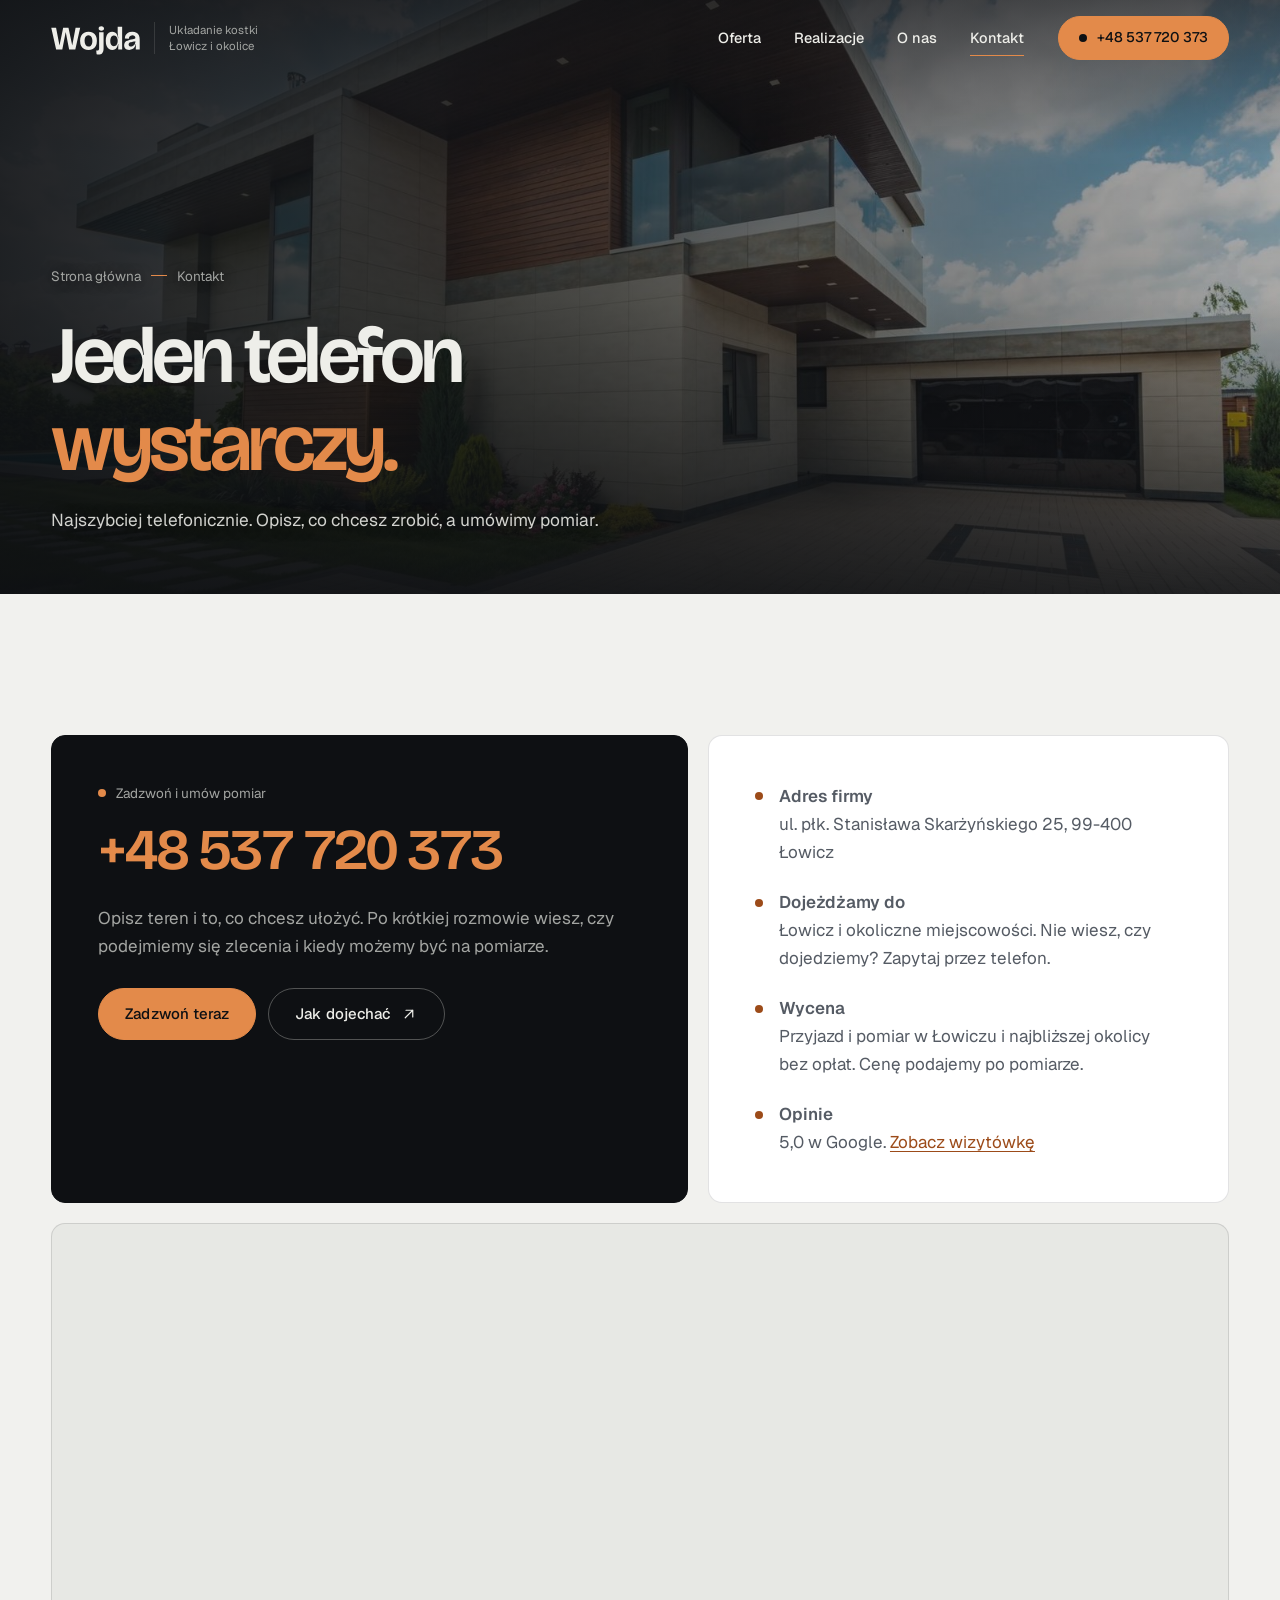
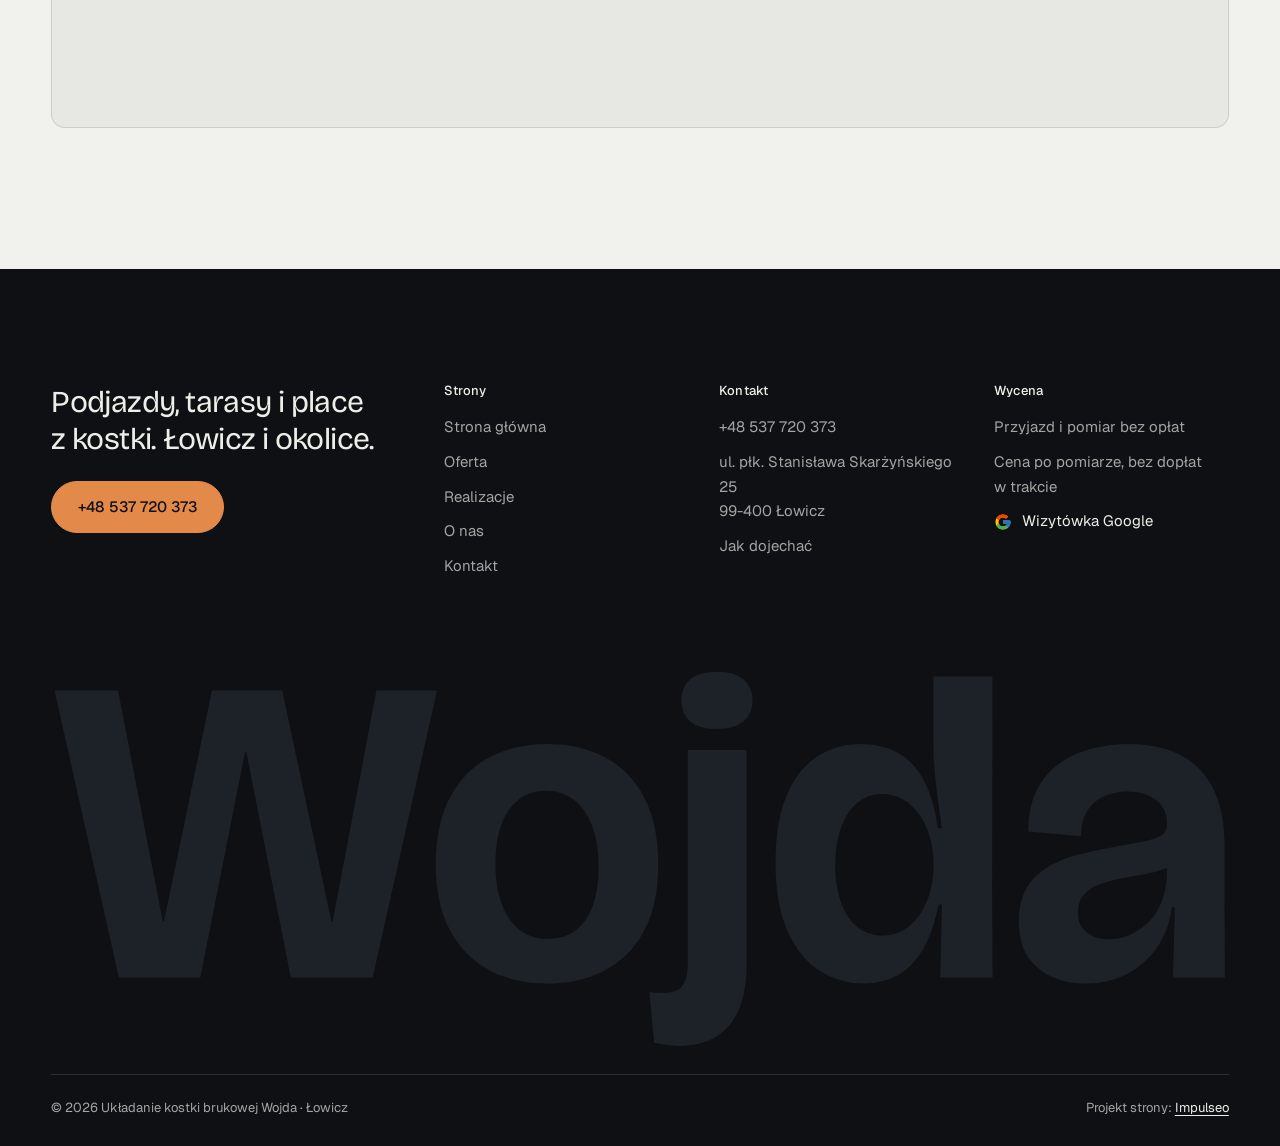
==== commit 4c177ab6: "[claude-edit][cmt:e8700fed-3d69-4bf9-b4b5-6d9a29e0506c] nowy projekt strony na wzór dema ElMac: graf" ====
--- a/kontakt.html
+++ b/kontakt.html
@@ -3,109 +3,131 @@
 <head>
 <meta charset="UTF-8">
 <meta name="viewport" content="width=device-width, initial-scale=1.0">
-<title>Kontakt - Układanie kostki brukowej Wojda</title>
-<meta name="description" content="Kontakt Układanie kostki brukowej Wojda - ul. płk. Stanisława Skarżyńskiego 25, 99-400 Łowicz">
-<link rel="canonical" href="https://kris20032.github.io/ukladanie-kostki-brukowej-wojda/kontakt.html">
+<title>Kontakt - Układanie kostki brukowej Wojda, Łowicz</title>
+<meta name="description" content="Telefon: +48 537 720 373. Układanie kostki brukowej Wojda, ul. płk. Stanisława Skarżyńskiego 25, 99-400 Łowicz. Przyjazd i wycena bez opłat.">
+<link rel="canonical" href="https://impulseo-pl.github.io/ukladanie-kostki-brukowej-wojda/kontakt.html">
 <meta name="robots" content="noindex, nofollow">
+<meta name="theme-color" content="#0E1013">
 <meta property="og:type" content="website">
 <meta property="og:locale" content="pl_PL">
 <meta property="og:site_name" content="Układanie kostki brukowej Wojda">
-<meta property="og:title" content="Kontakt - Układanie kostki brukowej Wojda">
-<meta property="og:description" content="Kontakt Układanie kostki brukowej Wojda - ul. płk. Stanisława Skarżyńskiego 25, 99-400 Łowicz">
-<meta property="og:url" content="https://kris20032.github.io/ukladanie-kostki-brukowej-wojda/kontakt.html">
-<meta property="og:image" content="https://kris20032.github.io/ukladanie-kostki-brukowej-wojda/img/og.jpg">
+<meta property="og:title" content="Kontakt - Układanie kostki brukowej Wojda, Łowicz">
+<meta property="og:description" content="Telefon: +48 537 720 373. Układanie kostki brukowej Wojda, ul. płk. Stanisława Skarżyńskiego 25, 99-400 Łowicz. Przyjazd i wycena bez opłat.">
+<meta property="og:url" content="https://impulseo-pl.github.io/ukladanie-kostki-brukowej-wojda/kontakt.html">
+<meta property="og:image" content="https://impulseo-pl.github.io/ukladanie-kostki-brukowej-wojda/img/og.jpg">
 <meta property="og:image:width" content="1200">
 <meta property="og:image:height" content="630">
 <meta name="twitter:card" content="summary_large_image">
+<script>(function(){var d=document.documentElement;d.classList.add('js');try{if(!window.matchMedia('(prefers-reduced-motion: reduce)').matches)d.classList.add('anim');}catch(e){}setTimeout(function(){if(!d.classList.contains('anim-ok'))d.classList.remove('anim');},3500);})();</script>
+
+<link rel="preload" as="image" href="img/g11.jpg" fetchpriority="high">
 <link rel="preconnect" href="https://fonts.googleapis.com">
 <link rel="preconnect" href="https://fonts.gstatic.com" crossorigin>
-<link href="https://fonts.googleapis.com/css2?family=Space+Grotesk:wght@500;600;700&family=DM+Sans:opsz,wght@9..40,400;9..40,500;9..40,600&display=swap" rel="stylesheet">
-<link rel="stylesheet" href="assets/styles.css?v=aef503f2">
+<link href="https://fonts.googleapis.com/css2?family=Bricolage+Grotesque:opsz,wght@12..96,400..700&family=Geist:wght@400..600&display=swap" rel="stylesheet">
+<link rel="stylesheet" href="assets/styles.css?v=20261029w">
+<script src="assets/lenis.min.js?v=1.1.20" defer></script>
+<script src="assets/main.js?v=20261029w" defer></script>
 </head>
 <body>
+<a class="skip" href="#tresc">Przejdź do treści</a>
+<header class="site-head">
+<div class="head-in">
+  <a class="brand" href="index.html" aria-label="Układanie kostki brukowej Wojda - strona główna">
+    <span class="znak"><svg class="wm" viewBox="5 -712 2708 728" role="img" aria-label="Wojda"><path pathLength="1" style="--i:0" d="M161 0 13 -660H159.25L262 -128.75H264.75L375 -660H536.75L650 -128.75H652.5L753.25 -660H892.75L744.75 0H556.25L454 -519.5H451.25L348.5 0Z"/><path pathLength="1" style="--i:1" d="M1145.5 13.75Q1071.5 13.75 1013.5 -16.62Q955.5 -47 922.62 -108.12Q889.75 -169.25 889.75 -261.25Q889.75 -355.75 923.62 -416.75Q957.5 -477.75 1015.5 -507.62Q1073.5 -537.5 1146.25 -537.5Q1221.5 -537.5 1279 -506.88Q1336.5 -476.25 1369 -415Q1401.5 -353.75 1401.5 -261Q1401.5 -166.25 1367.88 -105.38Q1334.25 -44.5 1276.25 -15.38Q1218.25 13.75 1145.5 13.75ZM1148.25 -89Q1185.25 -89 1211 -108.25Q1236.75 -127.5 1250.5 -164.62Q1264.25 -201.75 1264.25 -253.75Q1264.25 -309.5 1249.62 -348.38Q1235 -387.25 1207.88 -408.38Q1180.75 -429.5 1142.75 -429.5Q1106.5 -429.5 1080.62 -409.75Q1054.75 -390 1040.88 -352.5Q1027 -315 1027 -262.75Q1027 -181 1059.12 -135Q1091.25 -89 1148.25 -89Z"/><path pathLength="1" style="--i:2" d="M1451.75 157Q1438 157 1423 155Q1408 153 1392 149.75L1381 33Q1428.5 40.25 1448.88 26.75Q1469.25 13.25 1469.25 -33.5V-523.5H1604.75V-32Q1604.75 18.5 1593.75 54.38Q1582.75 90.25 1562 113.12Q1541.25 136 1513.38 146.5Q1485.5 157 1451.75 157ZM1536.25 -571.5Q1496.5 -571.5 1475.62 -588.5Q1454.75 -605.5 1454.75 -637.31Q1454.75 -669.97 1475.76 -686.74Q1496.76 -703.5 1536.2 -703.5Q1576.5 -703.5 1597.38 -686.38Q1618.25 -669.25 1618.25 -637Q1618.25 -605.97 1597.32 -588.74Q1576.4 -571.5 1536.25 -571.5Z"/><path pathLength="1" style="--i:3" d="M1873.25 13.75Q1817 13.75 1771.12 -16.25Q1725.25 -46.25 1698.12 -108.25Q1671 -170.25 1671 -266Q1671 -356.25 1695.62 -416.62Q1720.25 -477 1764.88 -507.25Q1809.5 -537.5 1868.5 -537.5Q1917 -537.5 1953.25 -516.88Q1989.5 -496.25 2012.5 -453.25Q2035.5 -410.25 2044.5 -343.25H2053.75Q2048.25 -382.25 2043.5 -416.88Q2038.75 -451.5 2036.38 -482.25Q2034 -513 2034 -539.5V-692.5H2170L2169.25 -201.5L2170.25 0H2050L2053.75 -168H2046.25Q2034.5 -107.5 2011.38 -67Q1988.25 -26.5 1954 -6.38Q1919.75 13.75 1873.25 13.75ZM1916.25 -96.5Q1943 -96.5 1964.88 -109Q1986.75 -121.5 2002.12 -143.88Q2017.5 -166.25 2026 -195.12Q2034.5 -224 2034.5 -256.5V-263.75Q2034.5 -288.75 2029 -312.38Q2023.5 -336 2013.38 -355.88Q2003.25 -375.75 1988.88 -390.75Q1974.5 -405.75 1956.25 -414.12Q1938 -422.5 1916.75 -422.5Q1882.25 -422.5 1857.75 -400.75Q1833.25 -379 1820.75 -341.88Q1808.25 -304.75 1808.25 -257.75Q1808.25 -212 1820.88 -175.25Q1833.5 -138.5 1857.62 -117.5Q1881.75 -96.5 1916.25 -96.5Z"/><path pathLength="1" style="--i:4" d="M2385.75 13.75Q2345.5 13.75 2310.12 -0.5Q2274.75 -14.75 2252.62 -46.12Q2230.5 -77.5 2230.5 -129.25Q2230.5 -176.75 2248.75 -206.62Q2267 -236.5 2298.38 -254.88Q2329.75 -273.25 2368.25 -283Q2406.75 -292.75 2446.5 -299.75Q2500.25 -309.5 2526.75 -315.38Q2553.25 -321.25 2562.38 -329.62Q2571.5 -338 2571.5 -353Q2571.5 -389.5 2545.88 -408.75Q2520.25 -428 2480.25 -428Q2455.5 -428 2431 -418.75Q2406.5 -409.5 2390.38 -387.12Q2374.25 -364.75 2373.75 -325L2252 -335.75Q2252.25 -394.5 2272.88 -433.62Q2293.5 -472.75 2327.88 -495.38Q2362.25 -518 2403 -527.75Q2443.75 -537.5 2484.25 -537.5Q2555.75 -537.5 2604.62 -510.75Q2653.5 -484 2678.62 -432.38Q2703.75 -380.75 2703.75 -305.25V-209.75Q2704 -175 2704.12 -139.75Q2704.25 -104.5 2704.38 -69.62Q2704.5 -34.75 2704.5 0H2585Q2586.25 -39.5 2587.25 -78.88Q2588.25 -118.25 2589.25 -161.75H2582.5Q2577.25 -113.25 2551.12 -73.38Q2525 -33.5 2482.88 -9.88Q2440.75 13.75 2385.75 13.75ZM2437 -88.25Q2459.25 -88.25 2482.62 -97.12Q2506 -106 2526 -124.75Q2546 -143.5 2558.5 -173.38Q2571 -203.25 2571.5 -244.5L2571.75 -268L2598.5 -273Q2589.25 -259 2568.38 -250.88Q2547.5 -242.75 2521.12 -238.12Q2494.75 -233.5 2467.88 -228.62Q2441 -223.75 2418 -215Q2395 -206.25 2380.75 -191.25Q2366.5 -176.25 2366.5 -150Q2366.5 -120.75 2386.12 -104.5Q2405.75 -88.25 2437 -88.25Z"/></svg></span>
+    <span class="brand-sub">Układanie kostki<br>Łowicz i&nbsp;okolice</span>
+  </a>
+  <nav class="nav-links" aria-label="Menu główne">
+    <a class="nl" href="oferta.html">Oferta</a><a class="nl" href="realizacje.html">Realizacje</a><a class="nl" href="o-nas.html">O&nbsp;nas</a><a class="nl" href="kontakt.html" aria-current="page">Kontakt</a>
+    <a class="btn btn-copper nav-cta" href="tel:+48537720373"><span class="live" aria-hidden="true"></span>+48 537 720 373</a>
+  </nav>
+  <button class="burger" type="button" aria-label="Otwórz menu" aria-expanded="false" aria-controls="mnav"><span></span><span></span></button>
+</div>
+</header>
+<div class="mnav" id="mnav">
+  <div class="mnav-in">
+    <a class="ml" href="index.html">Strona główna</a><a class="ml" href="oferta.html">Oferta</a><a class="ml" href="realizacje.html">Realizacje</a><a class="ml" href="o-nas.html">O&nbsp;nas</a><a class="ml" href="kontakt.html" aria-current="page">Kontakt</a>
+    <div class="mnav-foot">
+      <span>Przyjazd i&nbsp;wycena bez opłat, Łowicz i&nbsp;okolice</span>
+      <a class="btn btn-copper" href="tel:+48537720373">+48 537 720 373</a>
+    </div>
+  </div>
+</div>
+<main id="tresc">
 
-<header class="nav">
-  <div class="wrap nav-inner">
-    <a class="brand" href="index.html"><span class="name">Układanie kostki Wojda</span><span class="sub">Łowicz</span></a>
-    <nav class="nav-links">
-      <a href="oferta.html">Oferta</a>
-      <a href="realizacje.html">Realizacje</a>
-      <a href="o-nas.html">O nas</a>
-      <a href="kontakt.html" class="active" aria-current="page">Kontakt</a>
-      <a href="tel:+48537720373" class="btn btn-accent">Zadzwoń +48 537 720 373</a>
-    </nav>
-    <button class="nav-toggle" aria-label="Menu"><span></span><span></span><span></span></button>
-  </div>
-</header>
-
-<main>
 <section class="pagehead">
-  <img src="img/g1.jpg" alt="Układanie kostki brukowej Wojda - Zapytaj o wycenę" width="1600" height="880" decoding="async">
-  <div class="wrap">
-    <span class="eyebrow">Kontakt</span>
-    <h1>Zapytaj o wycenę</h1>
-    <p>Odpowiemy na pytania i przygotujemy wycenę.</p>
+  <div class="pagehead-media"><img src="img/g11.jpg" alt="Dom z podjazdem z jasnej kostki" width="1600" height="1068" decoding="async" fetchpriority="high"></div>
+  <div class="ph-in">
+    <p class="crumb up" style="--d:0"><a href="index.html">Strona główna</a><span class="sl" aria-hidden="true"></span>Kontakt</p>
+    <h1><span class="ln"><span class="ln-i" style="--k:0">Jeden telefon</span></span><span class="ln"><span class="ln-i" style="--k:1"><em>wystarczy.</em></span></span></h1>
+    <p class="ph-lead up" style="--d:300">Najszybciej telefonicznie. Opisz, co chcesz zrobić, a&nbsp;umówimy pomiar.</p>
   </div>
 </section>
-<section>
-  <div class="wrap contact-grid">
-    <div class="reveal">
-      <span class="eyebrow">Dane kontaktowe</span>
-      <h2 style="margin:var(--space-4) 0 var(--space-6)">Układanie kostki brukowej Wojda</h2>
-      <div class="info-list">
-        <div class="info-row"><div class="ic"><svg class="ico-tel" width="16" height="16" viewBox="0 0 24 24" fill="none" aria-hidden="true"><path d="M6.6 10.8a15.5 15.5 0 0 0 6.6 6.6l2.2-2.2a1 1 0 0 1 1-.24 11.4 11.4 0 0 0 3.6.58 1 1 0 0 1 1 1V20a1 1 0 0 1-1 1A17 17 0 0 1 3 4a1 1 0 0 1 1-1h3.5a1 1 0 0 1 1 1c0 1.25.2 2.46.58 3.6a1 1 0 0 1-.25 1l-2.23 2.2Z" fill="currentColor"/></svg></div><div><div class="lbl">Telefon</div><a class="val" href="tel:+48537720373">+48 537 720 373</a></div></div>
-        <div class="info-row"><div class="ic"><svg class="ico-pin" width="16" height="16" viewBox="0 0 24 24" fill="none" aria-hidden="true"><path d="M12 21s7-6.1 7-11.5A7 7 0 0 0 5 9.5C5 14.9 12 21 12 21Z" stroke="currentColor" stroke-width="1.6" fill="none"/><circle cx="12" cy="9.5" r="2.4" fill="currentColor"/></svg></div><div><div class="lbl">Adres</div><div class="val">ul. płk. Stanisława Skarżyńskiego 25, 99-400 Łowicz</div></div></div>
+
+<section class="sec">
+  <div class="wrap">
+    <div class="k-grid">
+      <div class="k-card dark rv">
+        <span class="lbl"><span class="live" aria-hidden="true"></span>Zadzwoń i&nbsp;umów pomiar</span>
+        <a class="k-phone" href="tel:+48537720373">+48 537 720 373</a>
+        <p>Opisz teren i&nbsp;to, co chcesz ułożyć. Po krótkiej rozmowie wiesz, czy podejmiemy się zlecenia i&nbsp;kiedy możemy być na pomiarze.</p>
+        <div class="cta-row" style="margin-top:28px">
+          <a class="btn btn-copper" href="tel:+48537720373">Zadzwoń teraz</a>
+          <a class="btn btn-ghost" href="https://maps.google.com/?cid=13490960193862831652" target="_blank" rel="noopener">Jak dojechać<svg class="ico" width="18" height="18" viewBox="0 0 24 24" fill="none" stroke="currentColor" stroke-width="1.6" stroke-linecap="round" stroke-linejoin="round" aria-hidden="true"><path d="M7 17 17 7M8 7h9v9"/></svg></a>
+        </div>
+      </div>
+      <div class="k-card rv" style="--d:120">
+        <ul class="k-list">
+          <li><span><b>Adres firmy</b>ul. płk. Stanisława Skarżyńskiego 25, 99-400 Łowicz</span></li>
+          <li><span><b>Dojeżdżamy do</b>Łowicz i&nbsp;okoliczne miejscowości. Nie wiesz, czy dojedziemy? Zapytaj przez telefon.</span></li>
+          <li><span><b>Wycena</b>Przyjazd i&nbsp;pomiar w&nbsp;Łowiczu i&nbsp;najbliższej okolicy bez opłat. Cenę podajemy po pomiarze.</span></li>
+          <li><span><b>Opinie</b>5,0 w&nbsp;Google. <a class="u" href="https://maps.google.com/?cid=13490960193862831652" target="_blank" rel="noopener">Zobacz wizytówkę</a></span></li>
+        </ul>
       </div>
     </div>
-    <div class="reveal">
-      <div class="form">
-        <h3 style="margin-bottom:var(--space-4)">Najszybciej telefonicznie</h3>
-        <p class="muted" style="margin-bottom:var(--space-5)">Zadzwoń, opisz pomysł, a my powiemy, co i jak. Bez zobowiązań.</p>
-        <a href="tel:+48537720373" class="btn btn-accent" style="justify-content:center">Zadzwoń: +48 537 720 373 <span class="arr">→</span></a>
-      </div>
+    <div class="map map-lg rv">
+      <iframe title="Mapa dojazdu - Układanie kostki brukowej Wojda, Łowicz" src="https://maps.google.com/maps?q=52.1024123,19.9633378&z=13&output=embed" loading="lazy" referrerpolicy="no-referrer-when-downgrade"></iframe>
     </div>
   </div>
 </section>
-<section style="padding-top:0">
-  <div class="wrap reveal">
-    <iframe class="map" title="Układanie kostki brukowej Wojda - Łowicz" src="https://maps.google.com/maps?q=52.1024123%2C19.9633378&z=15&output=embed" loading="lazy" referrerpolicy="no-referrer-when-downgrade"></iframe>
-  </div>
-</section>
 </main>
-
-<footer>
+<footer class="site-foot">
   <div class="wrap">
-    <div class="foot-grid">
-      <div class="foot-brand">
-        <div class="name">Układanie kostki brukowej Wojda</div>
-        <p>Zaczynamy od koryta, spadków i zagęszczonej podbudowy, bo to one trzymają nawierzchnię. Kostka na wierzchu to ostatnie dni roboty.</p>
+    <div class="foot-top">
+      <div>
+        <p class="foot-claim">Podjazdy, tarasy i&nbsp;place z&nbsp;kostki. Łowicz i&nbsp;okolice.</p>
+        <a class="btn btn-copper" href="tel:+48537720373">+48 537 720 373</a>
       </div>
-      <div class="foot-col">
-        <h4>Nawigacja</h4>
-        <a href="oferta.html">Oferta</a>
-        <a href="realizacje.html">Realizacje</a>
-        <a href="o-nas.html">O nas</a>
-        <a href="kontakt.html">Kontakt</a>
+      <div>
+        <h4>Strony</h4>
+        <ul><li><a href="index.html">Strona główna</a></li><li><a href="oferta.html">Oferta</a></li><li><a href="realizacje.html">Realizacje</a></li><li><a href="o-nas.html">O&nbsp;nas</a></li><li><a href="kontakt.html">Kontakt</a></li></ul>
       </div>
-      <div class="foot-col">
+      <div>
         <h4>Kontakt</h4>
-        <a href="tel:+48537720373">+48 537 720 373</a>
-        <p>ul. płk. Stanisława Skarżyńskiego 25, 99-400 Łowicz</p>
-        <a href="https://maps.google.com/?cid=13490960193862831652" target="_blank" rel="noopener">Jak dojechać →</a>
-      <div class="foot-soc">
-        <a class="soc" href="https://maps.google.com/?cid=13490960193862831652" target="_blank" rel="noopener" aria-label="Google - Układanie kostki brukowej Wojda"><svg viewBox="0 0 24 24" aria-hidden="true" focusable="false"><path d="M12.48 10.92v3.28h7.84c-.24 1.84-.853 3.187-1.787 4.133-1.147 1.147-2.933 2.4-6.053 2.4-4.827 0-8.6-3.893-8.6-8.72s3.773-8.72 8.6-8.72c2.6 0 4.507 1.027 5.907 2.347l2.307-2.307C18.747 1.44 16.133 0 12.48 0 5.867 0 .307 5.387.307 12s5.56 12 12.173 12c3.573 0 6.267-1.173 8.373-3.36 2.16-2.16 2.84-5.213 2.84-7.667 0-.76-.053-1.467-.173-2.053H12.48z" fill="currentColor"/></svg></a>
+        <ul>
+          <li><a href="tel:+48537720373">+48 537 720 373</a></li>
+          <li>ul. płk. Stanisława Skarżyńskiego 25<br>99-400 Łowicz</li>
+          <li><a href="https://maps.google.com/?cid=13490960193862831652" target="_blank" rel="noopener">Jak dojechać</a></li>
+        </ul>
       </div>
+      <div>
+        <h4>Wycena</h4>
+        <ul>
+          <li>Przyjazd i&nbsp;pomiar bez opłat</li>
+          <li>Cena po pomiarze, bez dopłat w&nbsp;trakcie</li>
+          <li><a class="soc" href="https://maps.google.com/?cid=13490960193862831652" target="_blank" rel="noopener" aria-label="Wizytówka Układanie kostki brukowej Wojda w Google"><svg class="g-logo" viewBox="0 0 48 48" aria-hidden="true"><path fill="#FFC107" d="M43.6 20.5H42V20H24v8h11.3C33.7 32.7 29.2 36 24 36c-6.6 0-12-5.4-12-12s5.4-12 12-12c3.1 0 5.8 1.2 7.9 3.1l5.7-5.7C34 6.1 29.3 4 24 4 12.9 4 4 12.9 4 24s8.9 20 20 20 20-8.9 20-20c0-1.3-.1-2.4-.4-3.5z"/><path fill="#FF3D00" d="m6.3 14.7 6.6 4.8C14.7 15.1 19 12 24 12c3.1 0 5.8 1.2 7.9 3.1l5.7-5.7C34 6.1 29.3 4 24 4 16.3 4 9.7 8.3 6.3 14.7z"/><path fill="#4CAF50" d="M24 44c5.2 0 9.9-2 13.4-5.2l-6.2-5.2A11.9 11.9 0 0 1 24 36c-5.2 0-9.6-3.3-11.3-7.9l-6.5 5C9.5 39.6 16.2 44 24 44z"/><path fill="#1976D2" d="M43.6 20.5H42V20H24v8h11.3a12 12 0 0 1-4.1 5.6l6.2 5.2C37 39.2 44 34 44 24c0-1.3-.1-2.4-.4-3.5z"/></svg>Wizytówka Google</a></li>
+        </ul>
       </div>
     </div>
-    <div class="foot-bot">
-      <span>© 2026 Układanie kostki brukowej Wojda</span>
+    <div class="foot-mark" aria-hidden="true"><svg class="wm-foot" viewBox="5 -712 2708 877" aria-hidden="true" focusable="false"><path style="--i:0" d="M161 0 13 -660H159.25L262 -128.75H264.75L375 -660H536.75L650 -128.75H652.5L753.25 -660H892.75L744.75 0H556.25L454 -519.5H451.25L348.5 0Z"/><path style="--i:1" d="M1145.5 13.75Q1071.5 13.75 1013.5 -16.62Q955.5 -47 922.62 -108.12Q889.75 -169.25 889.75 -261.25Q889.75 -355.75 923.62 -416.75Q957.5 -477.75 1015.5 -507.62Q1073.5 -537.5 1146.25 -537.5Q1221.5 -537.5 1279 -506.88Q1336.5 -476.25 1369 -415Q1401.5 -353.75 1401.5 -261Q1401.5 -166.25 1367.88 -105.38Q1334.25 -44.5 1276.25 -15.38Q1218.25 13.75 1145.5 13.75ZM1148.25 -89Q1185.25 -89 1211 -108.25Q1236.75 -127.5 1250.5 -164.62Q1264.25 -201.75 1264.25 -253.75Q1264.25 -309.5 1249.62 -348.38Q1235 -387.25 1207.88 -408.38Q1180.75 -429.5 1142.75 -429.5Q1106.5 -429.5 1080.62 -409.75Q1054.75 -390 1040.88 -352.5Q1027 -315 1027 -262.75Q1027 -181 1059.12 -135Q1091.25 -89 1148.25 -89Z"/><path style="--i:2" d="M1451.75 157Q1438 157 1423 155Q1408 153 1392 149.75L1381 33Q1428.5 40.25 1448.88 26.75Q1469.25 13.25 1469.25 -33.5V-523.5H1604.75V-32Q1604.75 18.5 1593.75 54.38Q1582.75 90.25 1562 113.12Q1541.25 136 1513.38 146.5Q1485.5 157 1451.75 157ZM1536.25 -571.5Q1496.5 -571.5 1475.62 -588.5Q1454.75 -605.5 1454.75 -637.31Q1454.75 -669.97 1475.76 -686.74Q1496.76 -703.5 1536.2 -703.5Q1576.5 -703.5 1597.38 -686.38Q1618.25 -669.25 1618.25 -637Q1618.25 -605.97 1597.32 -588.74Q1576.4 -571.5 1536.25 -571.5Z"/><path style="--i:3" d="M1873.25 13.75Q1817 13.75 1771.12 -16.25Q1725.25 -46.25 1698.12 -108.25Q1671 -170.25 1671 -266Q1671 -356.25 1695.62 -416.62Q1720.25 -477 1764.88 -507.25Q1809.5 -537.5 1868.5 -537.5Q1917 -537.5 1953.25 -516.88Q1989.5 -496.25 2012.5 -453.25Q2035.5 -410.25 2044.5 -343.25H2053.75Q2048.25 -382.25 2043.5 -416.88Q2038.75 -451.5 2036.38 -482.25Q2034 -513 2034 -539.5V-692.5H2170L2169.25 -201.5L2170.25 0H2050L2053.75 -168H2046.25Q2034.5 -107.5 2011.38 -67Q1988.25 -26.5 1954 -6.38Q1919.75 13.75 1873.25 13.75ZM1916.25 -96.5Q1943 -96.5 1964.88 -109Q1986.75 -121.5 2002.12 -143.88Q2017.5 -166.25 2026 -195.12Q2034.5 -224 2034.5 -256.5V-263.75Q2034.5 -288.75 2029 -312.38Q2023.5 -336 2013.38 -355.88Q2003.25 -375.75 1988.88 -390.75Q1974.5 -405.75 1956.25 -414.12Q1938 -422.5 1916.75 -422.5Q1882.25 -422.5 1857.75 -400.75Q1833.25 -379 1820.75 -341.88Q1808.25 -304.75 1808.25 -257.75Q1808.25 -212 1820.88 -175.25Q1833.5 -138.5 1857.62 -117.5Q1881.75 -96.5 1916.25 -96.5Z"/><path style="--i:4" d="M2385.75 13.75Q2345.5 13.75 2310.12 -0.5Q2274.75 -14.75 2252.62 -46.12Q2230.5 -77.5 2230.5 -129.25Q2230.5 -176.75 2248.75 -206.62Q2267 -236.5 2298.38 -254.88Q2329.75 -273.25 2368.25 -283Q2406.75 -292.75 2446.5 -299.75Q2500.25 -309.5 2526.75 -315.38Q2553.25 -321.25 2562.38 -329.62Q2571.5 -338 2571.5 -353Q2571.5 -389.5 2545.88 -408.75Q2520.25 -428 2480.25 -428Q2455.5 -428 2431 -418.75Q2406.5 -409.5 2390.38 -387.12Q2374.25 -364.75 2373.75 -325L2252 -335.75Q2252.25 -394.5 2272.88 -433.62Q2293.5 -472.75 2327.88 -495.38Q2362.25 -518 2403 -527.75Q2443.75 -537.5 2484.25 -537.5Q2555.75 -537.5 2604.62 -510.75Q2653.5 -484 2678.62 -432.38Q2703.75 -380.75 2703.75 -305.25V-209.75Q2704 -175 2704.12 -139.75Q2704.25 -104.5 2704.38 -69.62Q2704.5 -34.75 2704.5 0H2585Q2586.25 -39.5 2587.25 -78.88Q2588.25 -118.25 2589.25 -161.75H2582.5Q2577.25 -113.25 2551.12 -73.38Q2525 -33.5 2482.88 -9.88Q2440.75 13.75 2385.75 13.75ZM2437 -88.25Q2459.25 -88.25 2482.62 -97.12Q2506 -106 2526 -124.75Q2546 -143.5 2558.5 -173.38Q2571 -203.25 2571.5 -244.5L2571.75 -268L2598.5 -273Q2589.25 -259 2568.38 -250.88Q2547.5 -242.75 2521.12 -238.12Q2494.75 -233.5 2467.88 -228.62Q2441 -223.75 2418 -215Q2395 -206.25 2380.75 -191.25Q2366.5 -176.25 2366.5 -150Q2366.5 -120.75 2386.12 -104.5Q2405.75 -88.25 2437 -88.25Z"/></svg></div>
+    <div class="foot-bottom">
+      <span>© 2026 Układanie kostki brukowej Wojda · Łowicz</span>
       <span>Projekt strony: <a class="foot-credit" href="https://impulseo.pl" target="_blank" rel="noopener">Impulseo</a></span>
     </div>
   </div>
 </footer>
-<div class="sticky-call"><a class="sc-call" href="tel:+48537720373"><svg class="ico-tel" width="16" height="16" viewBox="0 0 24 24" fill="none" aria-hidden="true"><path d="M6.6 10.8a15.5 15.5 0 0 0 6.6 6.6l2.2-2.2a1 1 0 0 1 1-.24 11.4 11.4 0 0 0 3.6.58 1 1 0 0 1 1 1V20a1 1 0 0 1-1 1A17 17 0 0 1 3 4a1 1 0 0 1 1-1h3.5a1 1 0 0 1 1 1c0 1.25.2 2.46.58 3.6a1 1 0 0 1-.25 1l-2.23 2.2Z" fill="currentColor"/></svg> Zadzwoń</a><a class="sc-quote" href="kontakt.html">Zadzwoń: +48 537 720 373</a></div>
-<div class="demo-wazne" data-do="2026-11-04" data-cykl="3" hidden><svg class="dw-ico" width="13" height="13" viewBox="0 0 24 24" fill="none" aria-hidden="true"><circle cx="12" cy="12" r="8.6" stroke="currentColor" stroke-width="1.8"/><path d="M12 7.2V12l3.3 2" stroke="currentColor" stroke-width="1.8" stroke-linecap="round"/></svg><span class="dw-txt"></span></div>
-
-<script src="assets/main.js"></script>
+<div class="sticky-call">
+  <a class="btn btn-copper" href="tel:+48537720373">Zadzwoń</a>
+  <a class="btn btn-ghost" href="kontakt.html">Kontakt i&nbsp;dojazd</a>
+</div>
 </body>
 </html>
--- a/assets/styles.css
+++ b/assets/styles.css
@@ -1,1849 +1,502 @@
-/* ============================================================
-   STOLBASZ — premium, architektoniczny B2B fit-out
-   Jasna paleta, zero brązu. System wg premium-web-craft.
-   Projekt strony: Impulseo (impulseo.pl)
-   ============================================================ */
-
+/* Układanie kostki brukowej Wojda. Projekt strony: Impulseo, 10.2026.
+   Paleta: grafit + miedź (ciepły kolor kostki i cegły). Krój: Bricolage Grotesque + Geist. */
 :root{
-  /* PALETA — jasna, architektoniczna, chłodna */
-  --paper:#F4F6F8;          /* główne tło */
-  --paper-2:#E7EBEF;        /* sekcje alternatywne (chłodny jasny szary) */
-  --paper-3:#E7EBEF;        /* delikatne wypełnienia */
-  --ink:#15212E;            /* tekst główny — chłodny grafit */
-  --ink-soft:#243443;       /* nagłówki drugorzędne */
-  --muted:#6B7785;          /* tekst poboczny */
-  --line:rgba(21,33,46,.12);/* hairline */
-  --accent:#E8A317;         /* stonowany petrol-slate — jedyny akcent */
-  --accent-d:#C9870C;
-  --accent-soft:rgba(232,163,23,.10);
-  --dark:#15212E;           /* sekcje ciemne (stopka/CTA) */
-
-  /* HOVER ZDJĘĆ — JEDEN standard dla całego silnika (decyzja K. 04.08.2026, artefakt z wariantami).
-     AKTUALNE (K.+Szymon 09.08.2026, wybór z artefaktu 6 wariantów): zoom 1.05 przy 1.4s -
-     przy tak długim czasie mocniejszy kadr NIE skacze, tylko „oddycha". Poprzedni standard
-     (1.02 / .55s z 04.08) odbierany jako dynamiczny i szybki.
-     Spoczynek lekko przygaszony, ale TYLKO tam, gdzie jest mysz (@media hover:hover) —
-     na telefonie zdjęcia zostają w pełnej jasności. */
-  --img-zoom:1.05;                   /* K.+Szymon 09.08: wariant F z artefaktu porównawczego */
-  --img-rest:brightness(.95) saturate(.99);
-  --img-hot:brightness(1.06) saturate(1.05);
-  --img-dur:1.4s;                    /* K.+Szymon 09.08 (wariant F): powoli = elegancko */
-  --img-ease:cubic-bezier(.16,.84,.44,1);  /* miękki ogon, efekt „oddychania" */
-
-  /* ODSTĘPY — skala 4/8 */
-  --space-1:4px; --space-2:8px; --space-3:12px; --space-4:16px; --space-5:24px;
-  --space-6:32px; --space-7:48px; --space-8:64px; --space-9:96px; --space-10:128px;
-
-  /* TYPOGRAFIA — fluid clamp() (skala podbita 16.07.2026: większe, czytelniejsze litery — uwaga Adama) */
-  --text-sm:clamp(.9rem,.87rem + .12vw,1rem);
-  --text-base:clamp(1.08rem,1.04rem + .18vw,1.2rem);
-  --text-lg:clamp(1.24rem,1.15rem + .34vw,1.44rem);
-  --text-h3:clamp(1.34rem,1.22rem + .55vw,1.66rem);
-  --text-h2:clamp(2.1rem,1.66rem + 2.1vw,3.1rem);
-  --text-h1:clamp(2.9rem,2.1rem + 4vw,5.1rem);
-
-  /* PROMIENIE — architektoniczne, raczej ostre */
-  --r-sm:3px; --r-md:6px; --r-lg:10px;
-
-  /* RUCH */
-  --ease:cubic-bezier(.25,.46,.45,.94); --dur:.24s;
-
-  /* CIENIE — miękkie, warstwowe */
-  --sh-sm:0 1px 2px rgba(16,24,32,.04), 0 2px 8px rgba(16,24,32,.05);
-  --sh-md:0 2px 6px rgba(16,24,32,.05), 0 12px 28px -8px rgba(16,24,32,.12);
-  --sh-lg:0 6px 14px rgba(16,24,32,.07), 0 26px 56px -18px rgba(16,24,32,.22);
-
-  --hairline:1px solid var(--line);
-
-  --font-display:'Space Grotesk','Inter',sans-serif;
-  --font-body:'DM Sans','Inter',sans-serif;
-}
-
-*{box-sizing:border-box;margin:0;padding:0}
-html{scroll-behavior:smooth}
-body{
-  font-family:var(--font-body);
-  font-size:var(--text-base);
-  line-height:1.65;
-  color:var(--ink);
-  background:var(--paper);
-  -webkit-font-smoothing:antialiased;
-  text-rendering:optimizeLegibility;
-}
-img{max-width:100%;height:auto;display:block}  /* height:auto = width/height z atrybutów trzyma proporcje (TOP#12) */
+  --ink:#0E1013;--ink-2:#15181D;--ink-3:#1D2128;--ink-line:rgba(238,238,233,.13);
+  --paper:#F1F1EE;--paper-2:#E7E8E4;--line:rgba(18,20,24,.12);
+  --text:#121418;--muted:#555B64;
+  --on-dark:#EEEEE9;--on-dark-2:#A3A5A2;
+  --accent:#E38A4A;--accent-d:#9C4B19;--accent-soft:rgba(227,138,74,.14);
+  --paper-3:#FFFFFF;
+  --f-display:"Bricolage Grotesque","Geist",system-ui,sans-serif;
+  --f-body:"Geist",system-ui,-apple-system,"Segoe UI",sans-serif;
+  --expo:cubic-bezier(.16,1,.3,1);--ease:cubic-bezier(.16,.84,.44,1);--in:cubic-bezier(.7,0,.84,0);
+  --wrap:min(1320px, 100% - clamp(40px, 8vw, 128px));
+  --nav-h:76px;
+  --img-zoom:1.05;--img-dur:1.4s;--img-rest:brightness(1);--img-hot:brightness(1.08);
+}
+*,*::before,*::after{box-sizing:border-box}
+html{-webkit-text-size-adjust:100%;background:var(--ink)}
+html.lenis,html.lenis body{height:auto}
+.lenis.lenis-smooth [data-lenis-prevent]{overscroll-behavior:contain}
+.lenis.lenis-stopped{overflow:clip}
+.lenis.lenis-smooth iframe{pointer-events:none}
+body{margin:0;font-family:var(--f-body);font-size:17px;line-height:1.65;color:var(--text);background:var(--paper);-webkit-font-smoothing:antialiased;-moz-osx-font-smoothing:grayscale;overflow-x:clip}
+img{display:block;max-width:100%;height:auto}
 a{color:inherit;text-decoration:none}
-
-.wrap{width:min(92%,1180px);margin-inline:auto}
-section{padding-block:clamp(52px,6.5vw,96px)}
-
-h1,h2,h3{font-family:var(--font-display);font-weight:700;line-height:1.08;letter-spacing:-.02em;color:var(--ink)}
-h1{font-size:var(--text-h1);letter-spacing:-.035em}
-h2{font-size:var(--text-h2);letter-spacing:-.025em}
-h3{font-size:var(--text-h3)}
-/* MIARA — długość wiersza. WCAG 2.2 SC 1.4.8: max 80 znaków; Butterick: 45–90.
-   68ch daje realnie 72–78 znaków polskiego tekstu, czyli z zapasem pod granicą.
-   Wcześniej limit miał TYLKO <p> — <li>, <blockquote> i <dd> nie miały żadnego,
-   i to jedyny powód, dla którego 23 bloki na dwóch oddanych stronach jadą po
-   83–106 znaków w wierszu (pomiar 07.08.2026, bramka `miara`).
-   ⚠️ Listy i definicje ograniczamy TYLKO bez klasy: `ul`/`ol` z klasą to u nas
-   układ (siatki kafli, menu), a nie tekst ciągły — tam miarę wyznacza układ. */
-/* 60ch, nie 68ch (K. 10.08): po zmianie fontów na węższe kroje (DM Sans i spółka)
-   w 68ch mieściło się ~90 znaków - bramka pikselowa słusznie zgłaszała przekroczenie
-   granicy 80. Pomiar na żywej przeglądarce: 60ch = 90 znaków, 53ch = ~78 znaków, czyli normę WCAG 1.4.8. */
-:root{ --miara:53ch }
-p{max-width:min(100%,var(--miara))}
-blockquote,
-ul:not([class])>li, ol:not([class])>li,
-dl:not([class])>dd{max-width:min(100%,var(--miara))}
-
-/* ⚠️ Świadomie BEZ wyjątku `.tile p,.card p,.svc p{max-width:none}`, choć nasuwa się sam:
-   te akapity BYŁY już ograniczone (stare `p{max-width:65ch}`), więc „wyjątek" nie odblokowałby
-   niczego nowego — tylko ROZLUŹNIŁ stan sprzed zmiany na wszystkich demach naraz.
-   `figcaption` żadna z reguł wyżej nie dotyczy, więc też nie potrzebuje zwolnienia. */
-
-/* ŁAMANIE. `balance` wyrównuje długości wierszy w nagłówku, `pretty` pilnuje ostatniego
-   wiersza akapitu, żeby nie został w nim jeden wyraz. Obsługiwane od Chrome 117 /
-   Safari 17.5; starsze przeglądarki po prostu ignorują tę własność.
-   `text-wrap:pretty` nie występowało dotąd ANI RAZ w silniku ani w repo klientów. */
-h1,h2,h3,.lead,.lede{text-wrap:balance}
-p,li,blockquote,dd{text-wrap:pretty}
-
-.eyebrow{
-  font-family:var(--font-body);
-  font-size:var(--text-sm);
-  font-weight:600;
-  letter-spacing:.18em;
-  text-transform:uppercase;
-  color:var(--accent);
-  display:inline-flex;align-items:center;gap:var(--space-3);
-}
-/* flex:none + margin-top = kreska trzyma się PIERWSZEJ linii. Wcześniej align-items:center
-   centrowało ją względem całego bloku i przy zawinięciu (długi kicker typu
-   „…WNĘTRZ · LESZNO · OD 2019") druga linia lądowała z brzydkim wcięciem. */
-.eyebrow{align-items:flex-start}
-.eyebrow>*,.eyebrow{text-wrap:balance}   /* dlugi kicker lamal sie na sierote typu samo „2019" w drugiej linii */
-.eyebrow::before{content:"";width:28px;height:1px;background:var(--accent);display:inline-block;flex:none;margin-top:.62em}
-
-.muted{color:var(--muted)}
-.lead{font-size:var(--text-lg);line-height:1.55;color:var(--ink-soft);max-width:50ch}
-
-/* ---------- BUTTONS ---------- */
-.btn{
-  display:inline-flex;align-items:center;gap:var(--space-2);
-  font-weight:600;font-size:var(--text-sm);letter-spacing:.02em;
-  padding:var(--space-4) var(--space-6);
-  border-radius:var(--r-sm);
-  transition:transform var(--dur) var(--ease),box-shadow var(--dur) var(--ease),background var(--dur) var(--ease);
-  cursor:pointer;border:1px solid transparent;
-}
-.btn-accent{background:var(--accent);color:#fff;box-shadow:var(--sh-sm)}
-.btn-accent:hover{background:var(--accent-d);transform:translateY(-2px);box-shadow:var(--sh-md)}
-.btn-accent:active{transform:translateY(0);box-shadow:var(--sh-sm)}
-.btn-ghost{background:transparent;color:var(--ink);border-color:var(--line)}
-.btn-ghost:hover{border-color:var(--accent);color:var(--accent);transform:translateY(-2px)}
-.btn-light{background:#fff;color:var(--ink);box-shadow:var(--sh-sm)}
-.btn-light:hover{transform:translateY(-2px);box-shadow:var(--sh-md)}
-.btn .arr{transition:transform var(--dur) var(--ease)}
-.btn:hover .arr{transform:translateX(4px)}
-
-/* ---------- NAV ---------- */
-.nav{
-  position:sticky;top:0;z-index:50;
-  background:color-mix(in srgb,var(--paper) 88%,transparent);
-  backdrop-filter:saturate(140%) blur(10px);
-  border-bottom:var(--hairline);
-}
-.nav-inner{display:flex;align-items:center;justify-content:space-between;gap:var(--space-5);height:72px}
-/* ANTY-NACHODZENIE (K. 05.08.2026): długa nazwa firmy + przycisk z pełnym numerem nie mieściły się w pasku
-   i flex ściskał linki PONIŻEJ ich treści - "Kontakt" wchodził na ramkę "Zadzwoń +48 ...". Teraz ustępuje
-   nazwa marki (skrót wielokropkiem), a menu i przycisk nigdy się nie kurczą ani nie zachodzą na siebie. */
-.brand{display:flex;flex-direction:column;line-height:1;min-width:0;flex:0 1 auto}
-.brand .name{font-family:var(--font-display);font-weight:800;font-size:1.35rem;letter-spacing:.04em;white-space:nowrap;overflow:hidden;text-overflow:ellipsis}
-.brand .sub{font-size:.62rem;letter-spacing:.34em;text-transform:uppercase;color:var(--muted);margin-top:5px;white-space:nowrap;overflow:hidden;text-overflow:ellipsis}
-.nav-links{display:flex;align-items:center;gap:var(--space-6);flex:0 0 auto}
-.nav-links a{font-size:var(--text-sm);font-weight:500;color:var(--ink-soft);position:relative;padding-block:4px;white-space:nowrap;transition:color var(--dur) var(--ease)}
-.nav-links a::after{content:"";position:absolute;left:0;bottom:0;width:0;height:1.5px;background:var(--accent);transition:width var(--dur) var(--ease)}
-.nav-links a:hover,.nav-links a.active{color:var(--ink)}
-.nav-links a:hover::after,.nav-links a.active::after{width:100%}
-.nav-links .btn{padding:var(--space-2) var(--space-5)}
-/* przyciski w nav: właściwy kolor (przebij .nav-links a) + bez podkreślenia */
-.nav-links a.btn-accent{color:#fff}
-.nav-links a.btn-ghost,.nav-links a.btn-light{color:var(--ink)}
-/* CTA w pasku: NIE podkreślenie spod linków menu, ale ten sam przelatujący błysk,
-   co na wszystkich innych przyciskach (zgłoszenie K. 13.08.2026 - „na hero jest efekt
-   światła przechodzącego przez przycisk, na navbarze go nie ma, a mają być identyczne").
-   Reguła `.nav-links a::after` jest silniejsza od `.btn::after`, więc trzeba jej
-   geometrię wyzerować i wpisać połysk z nazwy - samo `display:none` gasiło efekt. */
-.nav-links a.btn::after{
-  display:block;content:"";position:absolute;inset:0;z-index:-1;pointer-events:none;
-  width:auto;height:auto;border-radius:inherit;   /* kasuje geometrię podkreślenia (width:0;height:1.5px) */
-  background:linear-gradient(100deg,transparent 32%,rgba(255,255,255,.20) 50%,transparent 68%);
-  translate:-120% 0}
-@media (prefers-reduced-motion:no-preference){
-  .nav-links a.btn:hover::after{translate:120% 0;transition:translate .75s var(--mt-ease,cubic-bezier(.16,.84,.44,1))}
-}
-.nav-toggle{display:none;background:none;border:none;cursor:pointer;flex-direction:column;gap:5px;padding:8px}
-.nav-toggle span{width:24px;height:2px;background:var(--ink);transition:var(--dur)}
-/* Ciasny zakres MIĘDZY menu mobilnym a pełnym pulpitem: zbijamy odstępy i nazwę marki,
-   żeby wszystko zmieściło się naturalnie, zanim w ogóle dojdzie do skracania wielokropkiem. */
-@media(max-width:1280px) and (min-width:921px){
-  .nav-links{gap:var(--space-4)}
-  .nav-links .btn{padding:var(--space-2) var(--space-4)}
-  .brand .name{font-size:1.15rem}
-}
-
-/* ---------- HERO (split) ---------- */
-.hero{position:relative;overflow:hidden;border-bottom:var(--hairline)}
-.hero-grid{display:grid;grid-template-columns:1.05fr .95fr;gap:clamp(24px,4vw,60px);align-items:center;
-  padding-block:clamp(36px,4.5vw,64px)}
-.hero-copy .eyebrow{margin-bottom:var(--space-5)}
-.hero-copy h1{margin-bottom:var(--space-5)}
-.hero-copy .lead{margin-bottom:var(--space-7)}
-.hero-actions{display:flex;flex-wrap:wrap;gap:var(--space-4)}
-.hero-art{position:relative;aspect-ratio:4/3;border-radius:var(--r-lg);overflow:hidden;box-shadow:var(--sh-lg)}
-.hero-art img{width:100%;height:100%;object-fit:cover}
-.hero-art::after{content:"";position:absolute;inset:0;background:linear-gradient(180deg,transparent 55%,rgba(18,24,28,.28))}
-.hero-badge{position:absolute;left:var(--space-5);bottom:var(--space-5);z-index:2;
-  background:rgba(252,252,251,.94);backdrop-filter:blur(4px);
-  border-radius:var(--r-md);padding:var(--space-4) var(--space-5);box-shadow:var(--sh-md);max-width:78%}
-.hero-badge strong{display:block;font-family:var(--font-display);font-size:1rem;letter-spacing:-.01em}
-.hero-badge span{font-size:var(--text-sm);color:var(--muted)}
-
-/* ---------- HERO duży / kinowy (strona główna) ---------- */
-.hero-cine{position:relative;min-height:clamp(560px,82vh,840px);min-height:clamp(560px,82svh,840px);display:flex;align-items:center;overflow:hidden;border-bottom:var(--hairline)}
-.hero-cine>img{position:absolute;inset:0;width:100%;height:100%;object-fit:cover;z-index:0}
-.hero-cine::after{content:"";position:absolute;inset:0;z-index:1;
-  background:linear-gradient(95deg,rgba(13,18,23,.86) 0%,rgba(13,18,23,.64) 32%,rgba(13,18,23,.24) 62%,rgba(13,18,23,.04) 100%)}
-.hero-cine .wrap{position:relative;z-index:2;padding-block:var(--space-8)}
-.hero-cine .hero-copy{max-width:660px}
-.hero-cine .eyebrow{color:#fff;margin-bottom:var(--space-5)}
-.hero-cine .eyebrow::before{background:#fff}
-.hero-cine h1{color:#fff;margin-bottom:var(--space-5);font-size:clamp(2.9rem,2rem + 4.4vw,5.2rem);text-wrap:balance}
-.hero-cine .lead{color:rgba(255,255,255,.92);max-width:48ch;margin-bottom:var(--space-7)}
-.hero-cine .hero-actions{display:flex;flex-wrap:wrap;gap:var(--space-4)}
-/* NISKIE OKNO (laptop z dokiem i paskami przeglądarki ma ~700-780 px wysokości widoku):
-   H1 do 5.2rem + długi lead nie mieściły się i przyciski wypadały POD krawędź ekranu -
-   klient widział stronę bez ani jednego CTA. Skalujemy w dół, zamiast przycinać treść. */
-@media(min-width:821px) and (max-height:820px){
-  .hero-cine{min-height:clamp(520px,94svh,780px)}
-  .hero-cine .wrap{padding-block:var(--space-6)}
-  .hero-cine h1{font-size:clamp(2.2rem,1.5rem + 2.6vw,3.6rem);margin-bottom:var(--space-4)}
-  .hero-cine .eyebrow{margin-bottom:var(--space-4)}
-  .hero-cine .lead{margin-bottom:var(--space-5);max-width:44ch}
-}
-@media(max-width:680px){
-  .hero-cine{min-height:clamp(520px,76vh,640px);min-height:clamp(520px,76svh,640px);align-items:flex-end}
-  .hero-cine::after{background:linear-gradient(0deg,rgba(13,18,23,.9) 6%,rgba(13,18,23,.45) 55%,rgba(13,18,23,.25) 100%)}
-  .hero-cine .wrap{padding-bottom:var(--space-9)}
-  /* TELEFON (~90% oglądających): lead potrafił zająć 8 linii i zepchnąć CTA poza pierwszy ekran.
-     Zwężamy interlinię i skalę - treści nie ucinamy, bo to ona sprzedaje. */
-  .hero-cine .lead{font-size:.98rem;line-height:1.5;margin-bottom:var(--space-5)}
-  .hero-cine .eyebrow{font-size:.72rem;letter-spacing:.13em;margin-bottom:var(--space-4)}
-  .hero-cine .eyebrow::before{width:20px}
-  .hero-cine h1{margin-bottom:var(--space-4)}
-}
-
-/* full-bleed hero variant (podstrony) */
-.pagehead{position:relative;min-height:46vh;min-height:46svh;display:flex;align-items:flex-end;overflow:hidden;border-bottom:var(--hairline)}
-.pagehead img{position:absolute;inset:0;width:100%;height:100%;object-fit:cover}
-/* 10.08.2026 (decyzja K.): mocniejsze przyciemnienie + cień pod tekstem. Bramka mierzyła na
-   nagłówkach podstron 3,38-3,43:1 przy wymaganych 4,5 — jasne zdjęcie (hala, śnieg, niebo)
-   podchodziło pod biały tekst. Zdjęcia klientów są różne, więc kontrast musi dawać WARSTWA,
-   a nie szczęśliwy dobór kadru. */
-.pagehead::after{content:"";position:absolute;inset:0;background:linear-gradient(180deg,rgba(18,24,28,.40),rgba(18,24,28,.76))}
-.pagehead .wrap{position:relative;z-index:2;padding-block:var(--space-9);color:#fff}
-.pagehead h1{color:#fff;max-width:18ch;text-shadow:0 2px 16px rgba(0,0,0,.55)}
-.pagehead .eyebrow{color:#fff}
-.pagehead .eyebrow::before{background:#fff}
-.pagehead p{color:rgba(255,255,255,.92);margin-top:var(--space-4);max-width:54ch;text-shadow:0 1px 12px rgba(0,0,0,.5)}
-
-/* ---------- STRIP (pasek skrótów / liczby) ---------- */
-.strip{background:var(--dark);color:#fff}
-/* PASEK HASEŁ — standard 04.08.2026 (decyzja K.): 5 haseł w JEDNYM rzędzie, tekst WYŚRODKOWANY,
-   węższe marginesy boczne niż reszta strony (pasek ma iść szerzej), równe wysokości kolumn. */
-.strip .wrap{width:min(96%,1440px);display:grid;grid-template-columns:repeat(5,1fr);
-  gap:var(--space-5);padding-block:var(--space-7);align-items:stretch}
-.strip .item .k{font-family:var(--font-display);font-size:clamp(1.05rem,.82rem + .85vw,1.55rem);
-  font-weight:800;letter-spacing:-.02em;color:#fff;line-height:1.18;text-wrap:balance}
-.strip .item .v{font-size:var(--text-sm);color:rgba(255,255,255,.66);margin-top:var(--space-2);line-height:1.4}
-.strip .item{border-left:2px solid var(--accent);padding-inline:var(--space-4);
-  text-align:center;display:flex;flex-direction:column;justify-content:center}
-/* liczba kolumn = liczba haseł, żeby ostatnie nie zostawało samo w drugim rzędzie.
-   Klasę n-N nadaje multipage.py; domyślnie (bez klasy) pasek jest 5-kolumnowy. */
-.strip.n-2 .wrap{grid-template-columns:repeat(2,1fr)}
-.strip.n-3 .wrap{grid-template-columns:repeat(3,1fr)}
-.strip.n-4 .wrap{grid-template-columns:repeat(4,1fr);gap:var(--space-6)}
-.strip.n-4 .item .k{font-size:clamp(1.3rem,1rem + 1.1vw,2rem)}
-.strip.n-6 .wrap{grid-template-columns:repeat(6,1fr);gap:var(--space-4)}
-.strip.n-6 .item .k{font-size:clamp(.98rem,.8rem + .7vw,1.35rem)}
-/* równe łamanie: zamiast "długa linia + jedno słowo" obie linie zbliżonej długości */
-.strip .item .k{text-wrap:balance}
-
-/* ---------- SECTION HEAD ---------- */
-.head{max-width:48rem;margin-bottom:var(--space-8)}
-.head.center{margin-inline:auto;text-align:center}
-.head .eyebrow{margin-bottom:var(--space-4)}
-.head h2{margin-bottom:var(--space-4)}
-.head p{color:var(--muted);font-size:var(--text-lg);line-height:1.55}
-.head.center p{margin-inline:auto}
-
-/* ---------- INTRO SPLIT ---------- */
-.split{display:grid;grid-template-columns:.92fr 1.08fr;gap:clamp(28px,5vw,80px);align-items:center}
-.split.rev{grid-template-columns:1.08fr .92fr}
-.split.rev .split-art{order:-1}
-.split-art{position:relative;aspect-ratio:5/4;border-radius:var(--r-lg);overflow:hidden;box-shadow:var(--sh-lg)}
-.split-art img{width:100%;height:100%;object-fit:cover}
-.split-copy h2{margin-bottom:var(--space-5)}
-.split-copy p+p{margin-top:var(--space-4)}
-.split-copy .btn{margin-top:var(--space-6)}
-
-/* ---------- SERVICES (zakres) ---------- */
-.svc-grid{display:grid;grid-template-columns:repeat(auto-fit,minmax(280px,1fr));gap:var(--space-5)}
-.svc{background:#fff;border:var(--hairline);border-radius:var(--r-md);padding:var(--space-7) var(--space-6);
-  transition:transform var(--dur) var(--ease),box-shadow var(--dur) var(--ease),border-color var(--dur) var(--ease);
-  position:relative;overflow:hidden}
-.svc::before{content:"";position:absolute;left:0;top:0;width:3px;height:0;background:var(--accent);transition:height var(--dur) var(--ease)}
-.svc:hover{transform:translateY(-4px);box-shadow:var(--sh-md);border-color:transparent}
-.svc:hover::before{height:100%}
-.svc .ic{font-family:var(--font-display);font-size:.8rem;font-weight:700;letter-spacing:.12em;color:var(--accent);margin-bottom:var(--space-4)}
-.svc h3{margin-bottom:var(--space-3);font-size:1.22rem}
-.svc p{color:var(--muted);font-size:var(--text-base);line-height:1.6}
-
-/* big detailed service rows */
-.svc-row{display:grid;grid-template-columns:.8fr 1.2fr;gap:clamp(20px,4vw,60px);align-items:center;padding-block:var(--space-8)}
-.svc-row+.svc-row{border-top:var(--hairline)}
-.svc-row.rev{grid-template-columns:1.2fr .8fr}
-/* Naprzemienny układ wierszy oferty: co drugi wiersz ma zdjęcie po PRAWEJ.
-   Było `order:-1` — martwy kod, bo zdjęcie i tak jest pierwszym dzieckiem w HTML,
-   więc wszystkie wiersze wyglądały identycznie (zdjęcie zawsze z lewej), a `rev`
-   zmieniało tylko szerokość kolumn. Znalezione 29.07.2026 przy różnicowaniu kierunków
-   animacji (pomiar pozycji: art.mid 390/502 przy row.mid 756 — zawsze lewa strona). */
-.svc-row.rev .svc-row-art{order:2}
-.svc-row-art{aspect-ratio:4/3;border-radius:var(--r-md);overflow:hidden;box-shadow:var(--sh-md)}
-.svc-row-art img{width:100%;height:100%;object-fit:cover}
-.svc-row h3{font-size:1.5rem;margin-bottom:var(--space-4)}
-.svc-row .num{font-family:var(--font-display);font-size:.85rem;font-weight:700;letter-spacing:.14em;color:var(--accent);display:block;margin-bottom:var(--space-3)}
-.svc-row ul{list-style:none;margin-top:var(--space-4);display:flex;flex-direction:column;gap:var(--space-2)}
-.svc-row li{position:relative;padding-left:var(--space-5);color:var(--muted);font-size:var(--text-base)}
-.svc-row li::before{content:"";position:absolute;left:0;top:.62em;width:8px;height:1px;background:var(--accent)}
-
-/* ---------- GALLERY (realizacje) ---------- */
-.gallery{display:grid;grid-template-columns:repeat(12,1fr);gap:var(--space-4);grid-auto-rows:200px}
-/* GALERIA MASONRY — pionowe zdjęcia (portrety beauty/wellness) bez przycinania: kolumny, height auto */
-.gallery-masonry{column-count:3;column-gap:var(--space-4)}
-@media(max-width:900px){.gallery-masonry{column-count:2}}
-@media(max-width:560px){.gallery-masonry{column-count:1}}
-.gallery-masonry .m-tile{break-inside:avoid;margin:0 0 var(--space-4);padding:0;position:relative;overflow:hidden;border-radius:var(--r-md);border:1px solid var(--line)}
-.gallery-masonry .m-tile img{width:100%;height:auto;display:block}
-.gallery-masonry .m-tile .cap{position:absolute;left:0;right:0;bottom:0;padding:var(--space-4);color:#fff;background:linear-gradient(0deg,rgba(0,0,0,.55),transparent);font-size:var(--text-sm)}
-.gallery-masonry .m-tile .cap small{display:block;font-weight:400;opacity:.78;letter-spacing:.04em;text-transform:uppercase;font-size:.66rem;margin-top:3px}
-.tile{position:relative;overflow:hidden;border-radius:var(--r-md);box-shadow:var(--sh-sm);
-  transition:transform var(--dur) var(--ease),box-shadow var(--dur) var(--ease)}
-.tile img{width:100%;height:100%;object-fit:cover;
-  transition:transform var(--img-dur) var(--img-ease),filter var(--img-dur) var(--img-ease)}
-.tile:hover{box-shadow:var(--sh-md)}
-.tile .cap{position:absolute;left:0;right:0;bottom:0;padding:var(--space-5) var(--space-4) var(--space-4);
-  /* mocniejszy spad + cien pod tekstem: na JASNYCH zdjeciach klienta (biale fronty, sciany)
-     slaby gradient dawal kontrast ~1.5:1 zamiast wymaganych 3.6:1 (bramka wygladu, 10.08.2026) */
-  background:linear-gradient(transparent 10%,rgba(18,24,28,.55) 40%,rgba(18,24,28,.88) 68%,rgba(18,24,28,.99));color:#fff;
-  text-shadow:0 1px 2px rgba(0,0,0,.85),0 2px 10px rgba(0,0,0,.55);
-  font-size:var(--text-sm);font-weight:600;letter-spacing:.01em;
-  opacity:0;transform:translateY(8px);transition:var(--dur) var(--ease)}
-.tile:hover .cap{opacity:1;transform:translateY(0)}
-.tile .cap small{display:block;font-weight:400;opacity:.78;letter-spacing:.04em;text-transform:uppercase;font-size:.66rem;margin-top:3px}
-/* bento spans */
-.t-wide{grid-column:span 6}
-.t-tall{grid-column:span 6;grid-row:span 2}
-.t-std{grid-column:span 6}
-.t-third{grid-column:span 4}
-.t-two3{grid-column:span 8}
-
-/* ---------- TRUST / WIARYGODNOŚĆ ---------- */
-.trust{background:var(--paper-2)}
-.trust-grid{display:grid;grid-template-columns:repeat(auto-fit,minmax(240px,1fr));gap:var(--space-5);margin-top:var(--space-7)}
-.trust-card{background:#fff;border-radius:var(--r-md);padding:var(--space-7) var(--space-6);box-shadow:var(--sh-sm);border-top:3px solid var(--accent)}
-.trust-card .big{font-family:var(--font-display);font-size:clamp(1.8rem,1.3rem + 1.6vw,2.6rem);font-weight:800;letter-spacing:-.02em;color:var(--ink);line-height:1}
-.trust-card h3{font-size:1.12rem;margin:var(--space-3) 0 var(--space-2)}
-.trust-card p{color:var(--muted);font-size:var(--text-base);line-height:1.55}
-
-/* ---------- CTA band ---------- */
-.cta{background:var(--dark);color:#fff;position:relative;overflow:hidden}
-/* telefon w CTA: na ciemnym tle biały (domyślnie), rodziny z JASNYM tłem CTA
-   nadpisują to u siebie - wcześniej kolor siedział w stylu inline i wygrywał z rodziną. */
-.cta .btn-ghost-cta{color:#fff;border-color:rgba(255,255,255,.3)}
-.cta .wrap{display:grid;grid-template-columns:1.4fr .6fr;gap:var(--space-7);align-items:center;position:relative;z-index:2}
-.cta h2{color:#fff;max-width:20ch}
-.cta p{color:rgba(255,255,255,.74);margin-top:var(--space-4)}
-.cta-actions{display:flex;flex-direction:column;gap:var(--space-3);align-items:flex-start}
-.cta::before{content:"";position:absolute;right:-80px;top:-80px;width:360px;height:360px;border-radius:50%;
-  background:radial-gradient(circle,var(--accent-soft),transparent 70%)}
-
-/* ---------- CONTACT ---------- */
-.contact-grid{display:grid;grid-template-columns:.85fr 1.15fr;gap:clamp(28px,4vw,56px);align-items:start}
-.info-list{display:flex;flex-direction:column;gap:var(--space-2)}
-.info-row{display:flex;gap:var(--space-4);align-items:flex-start;padding-block:var(--space-4);border-bottom:var(--hairline)}
-.info-row .ic{flex:none;width:42px;height:42px;display:grid;place-items:center;border-radius:50%;
-  background:var(--accent-soft);color:var(--accent);font-size:1.05rem}
-.info-row .lbl{font-size:.72rem;letter-spacing:.14em;text-transform:uppercase;color:var(--muted)}
-.info-row .val{font-weight:600;font-size:var(--text-base);margin-top:2px}
-.info-row a.val:hover{color:var(--accent)}
-.map{border:none;border-radius:var(--r-lg);box-shadow:var(--sh-md);width:100%;height:100%;min-height:380px;filter:grayscale(.2) contrast(1.02)}
-.form{background:#fff;border:var(--hairline);border-radius:var(--r-lg);padding:clamp(24px,3vw,40px);box-shadow:var(--sh-sm)}
-.form .fld{margin-bottom:var(--space-5)}
-.form label{display:block;font-size:var(--text-sm);font-weight:600;margin-bottom:var(--space-2)}
-.form input,.form textarea{width:100%;font-family:inherit;font-size:var(--text-base);color:var(--ink);
-  padding:var(--space-4);border:var(--hairline);border-radius:var(--r-sm);background:var(--paper);transition:border-color var(--dur)}
-.form input:focus,.form textarea:focus{outline:none;border-color:var(--accent);background:#fff}
-.form textarea{resize:vertical;min-height:120px}
-.form .note{font-size:var(--text-sm);color:var(--muted);margin-top:var(--space-3)}
-
-/* ---------- FOOTER ---------- */
-footer{background:var(--dark);color:#fff;padding-block:var(--space-9) var(--space-6)}
-.foot-grid{display:grid;grid-template-columns:1.4fr 1fr 1fr;gap:var(--space-7);margin-bottom:var(--space-8)}
-.foot-brand .name{font-family:var(--font-display);font-weight:800;font-size:1.4rem;letter-spacing:.04em}
-.foot-brand p{color:rgba(255,255,255,.62);margin-top:var(--space-4);font-size:var(--text-base);max-width:38ch}
-.foot-col h4{font-size:.74rem;letter-spacing:.16em;text-transform:uppercase;color:rgba(255,255,255,.5);margin-bottom:var(--space-4)}
-.foot-col a,.foot-col p{display:block;color:rgba(255,255,255,.82);font-size:var(--text-base);margin-bottom:var(--space-3)}
-.foot-col a:hover{color:#fff}
-.foot-bot{border-top:1px solid rgba(255,255,255,.12);padding-top:var(--space-5);display:flex;justify-content:space-between;flex-wrap:wrap;gap:var(--space-3);
-  font-size:var(--text-sm);color:rgba(255,255,255,.55)}
-.foot-bot a:hover{color:#fff}
-/* Podpis w stopce = klikalny link do impulseo.pl (31.07.2026). Ma być WIDOCZNIE klikalny,
-   ale nie krzyczeć - stąd sam kolor jaśniejszy + delikatne podkreślenie na najeździe. */
-.foot-bot a.foot-credit{color:rgba(255,255,255,.78);text-decoration:none;border-bottom:1px solid rgba(255,255,255,.28)}
-.foot-bot a.foot-credit:hover{color:#fff;border-bottom-color:#fff}
-
-/* ---------- REVEAL ---------- */
-.reveal{opacity:0;transform:translateY(22px);transition:opacity .6s var(--ease),transform .6s var(--ease)}
-.reveal.in{opacity:1;transform:none}
-
-/* ---------- RESPONSIVE ---------- */
-@media(max-width:920px){
-  .hero-grid,.split,.split.rev,.svc-row,.svc-row.rev,.cta .wrap,.contact-grid,.foot-grid{grid-template-columns:1fr}
-  .split.rev .split-art,.svc-row.rev .svc-row-art{order:0}
-  .hero-art{aspect-ratio:16/10;max-height:420px}
-  .strip .wrap,.strip.n-2 .wrap,.strip.n-3 .wrap,.strip.n-4 .wrap,.strip.n-6 .wrap{grid-template-columns:repeat(2,1fr);gap:var(--space-6)}
-  .strip .item .k,.strip.n-6 .item .k{font-size:clamp(1.3rem,1.1rem + 1vw,2rem)}
-  .gallery{grid-auto-rows:180px}
-  .t-wide,.t-tall,.t-std,.t-third,.t-two3{grid-column:span 6}
-  .t-tall{grid-row:span 1}
-  .cta-actions{flex-direction:row;flex-wrap:wrap}
-  .foot-grid{gap:var(--space-6)}
-}
-@media(max-width:680px){
-  .nav-links{position:fixed;inset:72px 0 auto 0;background:var(--paper);flex-direction:column;align-items:stretch;
-    gap:0;padding:var(--space-4) 6%;border-bottom:var(--hairline);box-shadow:var(--sh-md);
-    transform:translateY(-120%);transition:transform var(--dur) var(--ease)}
-  .nav-links.open{transform:translateY(0)}
-  .nav-links a{padding-block:var(--space-4);border-bottom:var(--hairline)}
-  .nav-links .btn{margin-top:var(--space-3);justify-content:center}
-  .nav-toggle{display:flex}
-  .strip .wrap,.strip.n-2 .wrap,.strip.n-3 .wrap,.strip.n-4 .wrap,.strip.n-6 .wrap{grid-template-columns:1fr}
-  .gallery{grid-template-columns:repeat(6,1fr)}
-  .foot-grid{grid-template-columns:1fr}
-}
-@media(prefers-reduced-motion:reduce){
-  /* audyt 09.08 TOP#14: samo skrócenie duration przy animacji INFINITE = stroboskop
-     (pętla .01ms miga ekranem); iteration-count:1 gasi pętlę naprawdę. Pseudoelementy
-     też - tła hero (gastro/studio) animują ::before/img, blanket na * ich nie łapał. */
-  *,*::before,*::after{animation-duration:.01ms!important;animation-iteration-count:1!important;animation-delay:0s!important;transition:none!important}
-  .reveal{opacity:1!important;transform:none!important}
-  html{scroll-behavior:auto}
-}
-
-/* ============================================================
-   PREMIUM LAYER — destylat deep-researchu branż (anty-AI, spokój).
-   Zmienne STOLBASZ (--accent/--ink/--paper/--line/--dark). Ruch ledwo
-   zauważalny, krzywa cubic-bezier(.16,.84,.44,1); prefers-reduced-motion
-   pokryte blanketem wyżej. Karty hairline zamiast cieni = #1 sygnał „nie-AI".
-   ============================================================ */
-
-/* więcej oddechu między sekcjami (liderzy: 110-130px) */
-section{padding-block:clamp(64px,8vw,128px)}
-
-/* 1) Aksamitny reveal — dłuższa, miękka krzywa zamiast „skoku" */
-.reveal{transition:opacity .9s cubic-bezier(.16,.84,.44,1),transform .9s cubic-bezier(.16,.84,.44,1);will-change:opacity,transform}
-/* stagger TYLKO w galerii (tam pozycja = porządek dzieci) */
-.gallery .reveal:nth-child(2){transition-delay:.07s}
-.gallery .reveal:nth-child(3){transition-delay:.14s}
-.gallery .reveal:nth-child(4){transition-delay:.21s}
-.gallery .reveal:nth-child(5){transition-delay:.28s}
-.gallery .reveal:nth-child(6){transition-delay:.35s}
-
-/* 2) Hero STATYCZNY na .hero-cine — Ken Burns CAŁKIEM WYŁĄCZONY 26.06 (3. zgłoszenie Szymona).
-   GENEZA: animowanie scale na <img> hero z teksturami (cegły/framugi) re-samplinguje obraz
-   klatka po klatce → na części ekranów drobne drganie/shimmer = „heroshot się trzęsie".
-   translateY usunięto wcześniej, scale-only + will-change/GPU NIE wystarczyły do GWARANCJI gładkości.
-   Krzysztof zażądał pewności („make sure, że błąd się nie pojawi") > efekt. Zero animacji = 0% drgania.
-   Delikatny zoom zostaje TYLKO w pełnoekranowych hero gastro/studio (hg-bg/hs-bg — tło, inny
-   mechanizm, chwalone, nigdy nie zgłaszane). NIE wracać do KB na .hero-cine bez realnego testu
-   na sprzęcie klienta — to ryzyko regresji „trzęsienia”. */
-/* BEZPIECZNY "wow" na hero = jednorazowy FADE-IN (opacity), nie zoom.
-   opacity nie dotyka bitmapy → gładkie na KAŻDYM zdjęciu/ekranie/GPU, zero ryzyka migotania.
-   Geometryczny ruch (scale/translate) na .hero-cine jest ZAKAZANY (bramka pilnuje). */
-@keyframes heroFade{from{opacity:0}to{opacity:1}}
-.hero-cine>img{transform:none;animation:heroFade 1.1s ease-out both}
-
-/* 3) Akcentowy hairline pod nagłówkiem sekcji, który „rysuje się" przy wejściu */
-.head h2{position:relative;padding-bottom:18px}
-.head h2::after{content:"";position:absolute;left:0;bottom:0;height:1px;width:0;background:var(--accent);transition:width 1s cubic-bezier(.16,.84,.44,1) .15s}
-.head.center h2::after{left:50%;transform:translateX(-50%)}
-.head.reveal.in h2::after,.head.center.reveal.in h2::after{width:54px}
-
-/* 4) Karty HAIRLINE zamiast cieni/zaokrągleń (najmocniejszy anty-AI detal) */
-.svc{background:transparent;border:1px solid var(--line);border-radius:var(--r-sm);box-shadow:none}
-.svc:hover{box-shadow:none;border-color:var(--accent);transform:translateY(-3px)}
-.trust-card{background:transparent;box-shadow:none;border:1px solid var(--line);border-top:2px solid var(--accent);border-radius:var(--r-sm)}
-.tile{box-shadow:none;border-radius:var(--r-sm)}
-.tile:hover{box-shadow:none}
-
-/* 5) Sticky-nav kondensuje się po przewinięciu (sygnał dopracowania) */
-.nav{transition:box-shadow .4s ease,background .4s ease}
-.nav.is-stuck{box-shadow:0 1px 0 var(--line),0 14px 30px -24px rgba(0,0,0,.45)}
-.nav-inner{transition:height .35s var(--ease)}
-.nav.is-stuck .nav-inner{height:60px}
-
-/* 6) MANIFESTO — pełnoekranowy cytat-bohater (zastępuje generyczne „Dlaczego my") */
-.manifesto{background:var(--paper-2);text-align:center}
-.manifesto .wrap{max-width:60rem}
-.manifesto p{font-family:var(--font-display);font-style:italic;font-size:clamp(1.6rem,1rem + 2.4vw,2.8rem);line-height:1.32;color:var(--ink-soft);margin-inline:auto;max-width:26ch;position:relative;padding-top:var(--space-8)}
-.manifesto p::before{content:"";position:absolute;top:0;left:50%;transform:translateX(-50%);width:54px;height:1px;background:var(--accent)}
-.manifesto p span{color:var(--accent);font-style:italic}
-
-/* 7) GATEWAYS — 3 duże bramy-zdjęcia (zamiast paska menu usług) */
-.gateways{display:grid;grid-template-columns:repeat(3,1fr);gap:var(--space-4)}
-.gateway{position:relative;aspect-ratio:3/4;overflow:hidden;border-radius:var(--r-sm);display:block}
-.gateway img{width:100%;height:100%;object-fit:cover;
-  transition:transform var(--img-dur) var(--img-ease),filter var(--img-dur) var(--img-ease)}
-.gateway::after{content:"";position:absolute;inset:0;background:linear-gradient(180deg,transparent 38%,rgba(18,24,28,.74))}
-/* ===== HOVER ZDJĘĆ — jedno miejsce dla WSZYSTKICH kafli ze zdjęciem (K. 04.08.2026) ===== */
-@media(hover:hover){
-  .tile img,.gateway img,.m-tile img{filter:var(--img-rest)}
-  .tile:hover img,
-  .gateway:hover img,
-  .m-tile:hover img{transform:scale(var(--img-zoom));filter:var(--img-hot)}
-}
-.m-tile img{transition:transform var(--img-dur) var(--img-ease),filter var(--img-dur) var(--img-ease)}
-.gateway .g-ttl{position:absolute;left:0;right:0;bottom:0;z-index:2;padding:var(--space-6) var(--space-5);color:#fff;font-family:var(--font-display);font-size:1.45rem;letter-spacing:-.01em;line-height:1.15}
-.gateway .g-ttl small{display:block;font-family:var(--font-body);font-size:var(--text-sm);font-weight:400;opacity:.82;letter-spacing:.03em;margin-top:5px}
-@media(max-width:760px){.gateways{grid-template-columns:1fr}.gateway{aspect-ratio:16/10}}
-
-/* 8) LOGO klienta w nagłówku (gdy podane --logo) */
-/* 52px domyślnie (feedback Bartka 06.07.2026: 40px ginęło, uwaga padła 3x; ~56px sprawdzone na żywym demie anna-borowiec-makeup) */
-.brand-logo{height:64px;width:auto;max-width:300px;object-fit:contain;display:block}
-.nav.is-stuck .brand-logo{height:52px}
-@media(max-width:680px){.brand-logo{height:46px;max-width:210px}}
-
-
-/* === RWD: nagłówki na wąskich ekranach (dodane 17.07.2026 razem z fixem clamp) ===
-   Po przywróceniu działania clamp() dolna granica --text-h1 (2.9rem) rozpychała
-   dokument przy długich polskich słowach na telefonach. Tu ją zjeżdżamy. */
-@media (max-width:560px){
-  :root{
-    --text-h1:clamp(1.9rem, 1.15rem + 4.4vw, 2.7rem);
-    --text-h2:clamp(1.5rem, 1rem + 3vw, 2.1rem);
-  }
-  .hero-cine h1{font-size:clamp(1.9rem, 1.15rem + 4.4vw, 2.7rem)}
-  h1,h2{overflow-wrap:break-word}
-}
-
-/* GODZINY (godziny_grid z briefu) — dzień po lewej, godziny po prawej. Wcześniej BRAK stylu
-   powodował sklejenie "Poniedziałek-Piątek8:00-20:00" (dodane 2026-07-21). Neutralne dla dem bez grafiku. */
-.godz{display:flex;flex-direction:column;gap:2px;max-width:440px;margin-top:8px}
-.godz-row{display:flex;justify-content:space-between;align-items:baseline;gap:24px;padding:10px 0;border-bottom:1px solid var(--line)}
-.godz-row:last-child{border-bottom:0}
-.godz-row b{font-weight:600;color:var(--ink)}
-.godz-row span{color:var(--muted);white-space:nowrap}
-
-/* === FAQ (lekcja 08.08.2026) ===
-   Sekcja faq_klinika() trafia NIE tylko do rodziny „klinika" (multipage.py: także układ FACHOWCY),
-   a style leżały wyłącznie w families/klinika.css — u hydraulika/dekarza FAQ renderowało się jako
-   goła lista <details> z domyślnym trójkącikiem przeglądarki (wpadka: demo Instalatorstwo Gała).
-   Dlatego baza. Rodzina może to nadpisać na wierzchu. */
-.faq-list{max-width:48rem;margin:var(--space-8) auto 0;display:flex;flex-direction:column;gap:var(--space-3)}
-.faq-item{border:1px solid var(--line);border-radius:var(--r-md);background:var(--paper);padding:var(--space-4) var(--space-5)}
-.faq-item summary{font-family:var(--font-display);font-weight:600;color:var(--ink);cursor:pointer;list-style:none;display:flex;justify-content:space-between;gap:1rem}
+p{margin:0 0 1em;max-width:62ch}
+ul,ol{margin:0}
+h1,h2,h3{font-family:var(--f-display);font-weight:600;letter-spacing:-.03em;margin:0;font-variation-settings:"opsz" 96;text-wrap:balance}
+h2 em,h1 em{font-style:normal;color:var(--accent-d)}
+.dark h1 em,.dark h2 em,.dark-2 h2 em,.proces h2 em,.hero h1 em,.pagehead h1 em,.stopklatka h2 em{color:var(--accent)}
+::selection{background:var(--accent);color:var(--ink)}
+:focus-visible{outline:2px solid var(--accent);outline-offset:3px}
+.skip{position:absolute;left:12px;top:-60px;z-index:300;background:var(--accent);color:var(--ink);padding:10px 16px;border-radius:8px;font-weight:500}
+.skip:focus{top:12px}
+.wrap{width:var(--wrap);margin-inline:auto}
+.sec{padding:clamp(88px, 11vw, 168px) 0}
+.dark{background:var(--ink);color:var(--on-dark)}
+.dark-2{background:var(--ink-2);color:var(--on-dark)}
+.paper-2{background:var(--paper-2)}
+.nw{white-space:nowrap}
+.ico{width:18px;height:18px;flex:none}
+
+/* ---------- nagłówki sekcji ---------- */
+.eyebrow{display:inline-flex;align-items:center;gap:12px;font-size:13.5px;font-weight:500;letter-spacing:.01em;color:var(--muted);margin:0 0 24px}
+.eyebrow::before{content:"";width:28px;height:1px;background:var(--accent-d)}
+.dark .eyebrow,.dark-2 .eyebrow,.proces .eyebrow,.stopklatka .eyebrow{color:var(--on-dark-2)}
+.dark .eyebrow::before,.dark-2 .eyebrow::before,.proces .eyebrow::before,.stopklatka .eyebrow::before{background:var(--accent)}
+.h2{font-size:clamp(2.3rem, 1.1rem + 3.6vw, 4.4rem);line-height:1.02}
+.ln{display:block;overflow:hidden;padding:.12em 0 .14em;margin:-.12em 0 -.14em}
+.ln-i{display:block}
+.lead{font-size:1.08rem;color:var(--muted);max-width:52ch}
+.dark .lead,.dark-2 .lead{color:var(--on-dark-2)}
+.sec-head{display:grid;grid-template-columns:minmax(0,1.25fr) minmax(0,.75fr);gap:40px;align-items:end;margin-bottom:clamp(44px, 5vw, 72px)}
+.sec-head .lead{margin:0}
+.sec-head .side{display:flex;flex-direction:column;gap:24px;align-items:flex-start}
+
+/* ---------- przyciski (klocki: jedna reakcja na kursor dla wszystkich) ---------- */
+.btn{position:relative;isolation:isolate;overflow:hidden;display:inline-flex;align-items:center;justify-content:center;gap:10px;min-height:52px;padding:0 26px;border-radius:999px;border:1px solid transparent;font:500 15px/1.1 var(--f-body);letter-spacing:.005em;cursor:pointer;white-space:nowrap;transition:background-color .72s var(--ease),color .72s var(--ease),border-color .72s var(--ease),box-shadow .72s var(--ease)}
+.btn::after,.card::after,.faq-item::after,.op-google::after{content:"";position:absolute;inset:0;z-index:-1;pointer-events:none;background:linear-gradient(105deg,transparent 30%,rgba(255,255,255,.26) 50%,transparent 70%);transform:translateX(-120%);transition:transform .72s var(--ease)}
+.btn-copper{background:var(--accent);color:var(--ink);border-color:var(--accent)}
+.btn-ghost{background:transparent;color:var(--text);border-color:rgba(18,20,24,.22)}
+.dark .btn-ghost,.dark-2 .btn-ghost,.hero .btn-ghost,.stopklatka .btn-ghost,.pagehead .btn-ghost,.site-foot .btn-ghost,.sticky-call .btn-ghost{color:var(--on-dark);border-color:rgba(238,238,233,.3)}
+.btn .arr{transition:transform .72s var(--ease)}
+@media (hover:hover){
+  .btn:hover,.card:hover,.faq-item:hover,.op-google:hover{background-color:var(--accent-d);color:#fff;border-color:var(--accent-d);box-shadow:0 0 0 4px rgba(227,138,74,.2)}
+  .btn:hover::after,.card:hover::after,.faq-item:hover::after,.op-google:hover::after{transform:translateX(120%)}
+}
+
+/* ---------- pasek nawigacji ---------- */
+.site-head{position:fixed;left:0;right:0;top:0;z-index:100;height:var(--nav-h);color:var(--on-dark);transition:transform .6s var(--expo)}
+.site-head::before{content:"";position:absolute;inset:0;z-index:-1;background-color:rgba(14,16,19,0);border-bottom:1px solid transparent;transition:background-color .5s var(--ease),border-color .5s var(--ease)}
+.site-head.is-scrolled::before{background-color:rgba(14,16,19,.86);border-bottom-color:var(--ink-line);-webkit-backdrop-filter:blur(14px) saturate(140%);backdrop-filter:blur(14px) saturate(140%)}
+.site-head.is-hidden{transform:translateY(-100%)}
+.head-in{width:var(--wrap);height:100%;margin-inline:auto;display:flex;align-items:center;justify-content:space-between;gap:24px}
+.brand{display:flex;align-items:center;gap:14px;flex:none}
+.znak{display:block;width:89px;height:24px}
+.wm{display:block;width:100%;height:100%;overflow:visible}
+.wm path{fill:currentColor}
+.brand-sub{font-size:11.5px;line-height:1.35;color:var(--on-dark-2);padding-left:14px;border-left:1px solid var(--ink-line)}
+.nav-links{display:flex;align-items:center;gap:clamp(20px, 2.6vw, 38px)}
+.nl{position:relative;font-size:14.5px;font-weight:500;padding:8px 0;color:var(--on-dark)}
+.nl::after{content:"";position:absolute;left:0;right:0;bottom:2px;height:1px;background:var(--accent);transform:scaleX(0);transform-origin:right;transition:transform .55s var(--ease)}
+.nl:hover::after,.nl[aria-current="page"]::after{transform:scaleX(1);transform-origin:left}
+.nav-cta{min-height:44px;padding:0 20px;font-size:14px}
+.live{width:8px;height:8px;border-radius:50%;background:var(--accent);flex:none;animation:live 2.4s var(--ease) infinite}
+.btn-copper .live{background:var(--ink)}
+@keyframes live{0%{box-shadow:0 0 0 0 rgba(227,138,74,.55)}70%{box-shadow:0 0 0 10px rgba(227,138,74,0)}100%{box-shadow:0 0 0 0 rgba(227,138,74,0)}}
+.burger{display:none;width:48px;height:48px;border-radius:50%;border:1px solid var(--ink-line);background:transparent;color:var(--on-dark);cursor:pointer;position:relative}
+.burger span{position:absolute;left:15px;right:15px;height:1.5px;background:currentColor;transition:transform .5s var(--expo),top .5s var(--expo)}
+.burger span:nth-child(1){top:19px}
+.burger span:nth-child(2){top:27px}
+.menu-open .burger span:nth-child(1){top:23px;transform:rotate(45deg)}
+.menu-open .burger span:nth-child(2){top:23px;transform:rotate(-45deg)}
+.mnav{position:fixed;inset:0;z-index:99;background:var(--ink);color:var(--on-dark);padding:calc(var(--nav-h) + 32px) 0 32px;display:flex;flex-direction:column;visibility:hidden;clip-path:inset(0 0 100% 0);transition:clip-path .7s var(--expo),visibility 0s .7s}
+.menu-open .mnav{visibility:visible;clip-path:inset(0 0 0 0);transition:clip-path .7s var(--expo)}
+.mnav-in{width:var(--wrap);margin-inline:auto;display:flex;flex-direction:column;height:100%}
+.mnav a.ml{display:block;font-family:var(--f-display);font-size:clamp(2.2rem, 1.2rem + 5vw, 3.2rem);font-weight:600;letter-spacing:-.03em;line-height:1.2;padding:6px 0;border-bottom:1px solid var(--ink-line);transform:translateY(24px);opacity:0;transition:transform .7s var(--expo),opacity .7s var(--expo)}
+.menu-open .mnav a.ml{transform:none;opacity:1}
+.menu-open .mnav a.ml:nth-child(2){transition-delay:.05s}
+.menu-open .mnav a.ml:nth-child(3){transition-delay:.1s}
+.menu-open .mnav a.ml:nth-child(4){transition-delay:.15s}
+.menu-open .mnav a.ml:nth-child(5){transition-delay:.2s}
+.mnav a.ml[aria-current="page"]{color:var(--accent)}
+.mnav-foot{margin-top:auto;padding-top:28px;display:flex;flex-direction:column;gap:14px;color:var(--on-dark-2);font-size:14px}
+.mnav-foot .btn{align-self:flex-start}
+
+/* ---------- ekran wejścia: nazwa Wojda rysowana linią ---------- */
+.intro{display:none}
+.intro-on body{overflow:hidden}
+.intro-on .intro{display:block;position:fixed;inset:0;z-index:1;background:var(--ink);transform:translateY(0);transition:transform .74s cubic-bezier(.66,0,.24,1)}
+.intro-on .intro::before{content:"";position:absolute;inset:0;background:radial-gradient(60% 50% at 50% 50%,rgba(227,138,74,.08),transparent 70%);opacity:0;transition:opacity .9s var(--ease)}
+.intro-on.intro-gra .intro::before{opacity:1}
+.intro-on .intro::after{content:"";position:absolute;left:0;right:0;bottom:-1px;height:2px;background:linear-gradient(90deg,transparent,var(--accent) 20%,#F7C59B 50%,var(--accent) 80%,transparent);box-shadow:0 0 22px 2px rgba(227,138,74,.55)}
+.intro-on.intro-out .intro{transform:translateY(-101%)}
+.intro-line{position:absolute;left:50%;top:50%;width:var(--i-w,320px);height:1px;margin-top:calc(var(--i-h,90px) * .74 + 22px);transform:translateX(-50%);overflow:hidden}
+.intro-line i{position:absolute;inset:0;background:linear-gradient(90deg,rgba(227,138,74,0),var(--accent) 30%,#F7C59B 70%,rgba(227,138,74,0));transform:scaleX(0);transform-origin:left}
+.intro-on.intro-gra .intro-line i{transform:scaleX(1);transition:transform .62s var(--expo) .42s}
+.intro-meta{position:absolute;left:50%;top:50%;margin-top:calc(var(--i-h,90px) * .74 + 40px);transform:translateX(-50%);font-size:12px;letter-spacing:.14em;color:var(--on-dark-2);white-space:nowrap;opacity:0}
+.intro-on.intro-gra .intro-meta{opacity:1;transition:opacity .5s var(--ease) .7s}
+.intro-on .znak{width:var(--i-baza-w,89px);height:var(--i-baza-h,24px)}
+.intro-on .znak .wm{position:fixed;left:50%;top:50%;z-index:3;width:var(--i-w);height:var(--i-h);max-width:none;transform:translate(-50%,-50%) scale(1.04);transition:transform .9s var(--expo)}
+.intro-on.intro-gra .znak .wm{transform:translate(-50%,-50%) scale(1)}
+.intro-on.intro-out .znak .wm{transform:translate(calc(-50% + var(--i-px)),calc(-50% + var(--i-py))) scale(var(--i-zmniejsz));transition:transform .8s cubic-bezier(.16,.84,.44,1)}
+.intro-on .znak .wm path{fill:var(--on-dark);fill-opacity:0;stroke:var(--accent);stroke-width:1.4px;vector-effect:non-scaling-stroke;stroke-dasharray:1;stroke-dashoffset:1;stroke-linejoin:round}
+.intro-on.intro-gra .znak .wm path{animation:wm-rysuj .7s cubic-bezier(.65,0,.35,1) forwards,wm-zapal .62s linear forwards;animation-delay:calc(var(--i) * 70ms),calc(.42s + var(--i) * 45ms)}
+.intro-on .znak.mierze .wm{position:static;width:100%;height:100%;transform:none;transition:none}
+@keyframes wm-rysuj{to{stroke-dashoffset:0}}
+@keyframes wm-zapal{0%{fill-opacity:0}18%{fill-opacity:.9}26%{fill-opacity:.15}40%{fill-opacity:1}52%{fill-opacity:.55}64%{fill-opacity:1;stroke-opacity:1}100%{fill-opacity:1;stroke-opacity:0}}
+
+/* ---------- odsłanianie przy przewijaniu ---------- */
+.anim .rv{opacity:0;transform:translateY(32px)}
+.anim .rv:not(.rv-done){transition:opacity 1s var(--expo),transform 1.1s var(--expo);transition-delay:calc(var(--d, 0) * 1ms)}
+.anim .rv.is-in{opacity:1;transform:none}
+.anim .rv-h{opacity:1;transform:none}
+.anim .rv-h .ln-i{transform:translateY(108%);transition:transform 1.15s var(--expo);transition-delay:calc(var(--k, 0) * 95ms + var(--d, 0) * 1ms)}
+.anim .rv-h.is-in .ln-i{transform:none}
+.anim .rv-img{opacity:1;transform:none;clip-path:inset(0 0 100% 0)}
+.anim .rv-img:not(.rv-done){transition:clip-path 1.3s var(--expo);transition-delay:calc(var(--d, 0) * 1ms)}
+.anim .rv-img img{scale:1.14;transition:transform var(--img-dur) var(--ease),filter var(--img-dur) var(--ease),scale 1.7s var(--expo)}
+.anim .rv-img.is-in{clip-path:inset(0 0 0 0)}
+.anim .rv-img.is-in img{scale:1}
+
+/* ---------- hero ---------- */
+.hero{position:relative;display:flex;align-items:flex-end;min-height:100vh;min-height:100svh;color:var(--on-dark);background:var(--ink);overflow:hidden}
+.hero-media{position:absolute;inset:0}
+.hero-media img{width:100%;height:100%;object-fit:cover;object-position:60% 50%}
+.hero-media::after{content:"";position:absolute;inset:0;background:linear-gradient(90deg,rgba(14,16,19,.94) 0%,rgba(14,16,19,.82) 32%,rgba(14,16,19,.34) 64%,rgba(14,16,19,.12) 100%),linear-gradient(0deg,rgba(14,16,19,.9) 0%,rgba(14,16,19,0) 42%),linear-gradient(180deg,rgba(14,16,19,.6) 0%,rgba(14,16,19,0) 24%)}
+.hero-in{position:relative;width:var(--wrap);margin-inline:auto;padding:calc(var(--nav-h) + 36px) 0 clamp(24px, 4svh, 44px)}
+.hero-tag{display:inline-flex;align-items:center;gap:12px;font-size:13.5px;color:var(--on-dark);padding:8px 16px 8px 14px;border:1px solid var(--ink-line);border-radius:999px;background:rgba(14,16,19,.35);margin-bottom:clamp(20px, 3.4svh, 34px)}
+.hero-tag .sep{width:1px;height:12px;background:var(--ink-line)}
+.hero-tag .muted{color:var(--on-dark-2)}
+.hero h1{font-size:clamp(2.8rem, min(1.1rem + 5.6vw, 10.8svh), 6.7rem);line-height:.95;letter-spacing:-.045em;font-weight:600;max-width:13ch}
+.hero-lead{font-size:clamp(1rem, .9rem + .4vw, 1.16rem);color:rgba(238,238,233,.84);max-width:50ch;margin:clamp(18px, 3svh, 30px) 0 clamp(22px, 3.6svh, 36px);text-shadow:0 1px 16px rgba(14,16,19,.7)}
+.hero-ctas{display:flex;flex-wrap:wrap;gap:12px}
+.hero-foot{display:flex;align-items:center;justify-content:space-between;gap:24px;margin-top:clamp(24px, 5svh, 56px);padding-top:20px;border-top:1px solid var(--ink-line);font-size:13.5px;color:var(--on-dark-2)}
+.hero-foot .rate{display:flex;align-items:center;gap:12px}
+.hero-foot .rate b{color:var(--on-dark);font-weight:600}
+.g-logo{width:18px;height:18px;flex:none}
+.stars{display:inline-flex;gap:2px;color:var(--accent)}
+.stars svg{width:14px;height:14px}
+.cue{display:flex;align-items:center;gap:14px;color:var(--on-dark-2)}
+.cue-line{position:relative;width:1px;height:38px;background:var(--ink-line);overflow:hidden}
+.cue-line i{position:absolute;inset:0;background:var(--accent);transform-origin:top;animation:cue 2.2s var(--ease) infinite}
+@keyframes cue{0%{transform:scaleY(0);transform-origin:top}45%{transform:scaleY(1);transform-origin:top}55%{transform:scaleY(1);transform-origin:bottom}100%{transform:scaleY(0);transform-origin:bottom}}
+.anim .hero .ln-i,.anim .pagehead .ln-i{transform:translateY(108%);transition:transform 1.2s var(--expo);transition-delay:calc(var(--k, 0) * 110ms)}
+.anim .hero .up,.anim .pagehead .up{opacity:0;transform:translateY(22px);transition:opacity 1s var(--expo),transform 1.1s var(--expo);transition-delay:calc(var(--d, 0) * 1ms)}
+.anim.hero-go .hero .ln-i,.anim.hero-go .pagehead .ln-i{transform:none}
+.anim.hero-go .hero .up,.anim.hero-go .pagehead .up{opacity:1;transform:none}
+
+/* ---------- pasek haseł ---------- */
+.strip{background:var(--ink-2);color:var(--on-dark);border-top:1px solid var(--ink-line)}
+.strip-in{width:min(96%, 1440px);margin-inline:auto;display:grid;grid-template-columns:repeat(5, minmax(0, 1fr))}
+.strip-it{position:relative;text-align:center;padding:30px 14px}
+.strip-it+.strip-it::before{content:"";position:absolute;left:0;top:30%;bottom:30%;width:1px;background:var(--accent);opacity:.75}
+.strip .k{font-family:var(--f-display);font-size:1.2rem;font-weight:600;letter-spacing:-.015em;line-height:1.25}
+.strip .v{font-size:13px;color:var(--on-dark-2);margin-top:4px}
+
+/* ---------- kafle ze zdjęciem ---------- */
+.tile{position:relative;display:block;overflow:hidden;border-radius:6px;background:var(--ink-3);color:#fff}
+.tile img{width:100%;height:100%;object-fit:cover;filter:var(--img-rest);transition:transform var(--img-dur) var(--ease),filter var(--img-dur) var(--ease),scale 1.7s var(--expo)}
+.tile::after{content:"";position:absolute;inset:0;background:linear-gradient(0deg,rgba(10,11,13,.82) 0%,rgba(10,11,13,.2) 42%,rgba(10,11,13,0) 62%);pointer-events:none}
+.tile-cap{position:absolute;left:0;right:0;bottom:0;z-index:2;padding:clamp(20px, 2.4vw, 30px)}
+.tile-cap h3{font-size:clamp(1.3rem, 1rem + .9vw, 1.7rem);color:#fff;line-height:1.15}
+.tile-cap span{display:block;margin-top:6px;font-size:14px;color:rgba(255,255,255,.86);text-shadow:0 1px 10px rgba(14,16,19,.6)}
+.tile .go{position:absolute;top:18px;right:18px;z-index:2;width:44px;height:44px;border-radius:50%;border:1px solid rgba(255,255,255,.4);display:grid;place-items:center;color:#fff;background:rgba(14,16,19,.25);transition:background-color .72s var(--ease),border-color .72s var(--ease),color .72s var(--ease)}
+@media (hover:hover){
+  .tile:hover img{transform:scale(var(--img-zoom));filter:var(--img-hot)}
+  .tile:hover .go{background:var(--accent);border-color:var(--accent);color:var(--ink)}
+}
+.tiles-3{display:grid;grid-template-columns:repeat(3, minmax(0, 1fr));gap:20px;align-items:start}
+.tiles-3 .tile{aspect-ratio:3/4}
+.tiles-3 .tile:nth-child(2){margin-top:72px}
+
+/* ---------- o mnie (strona główna) ---------- */
+.about{display:grid;grid-template-columns:minmax(0, 1fr) minmax(0, 1fr);gap:clamp(40px, 7vw, 120px);align-items:center}
+.fig{position:relative;margin:0;overflow:hidden;border-radius:6px;background:var(--ink-3)}
+.fig img{width:100%;height:100%;object-fit:cover}
+.about .fig{aspect-ratio:4/5}
+.about .fig img{object-position:35% 40%}
+.fig-tag{position:absolute;left:16px;bottom:16px;z-index:2;background:rgba(14,16,19,.74);color:#fff;font-size:12.5px;padding:8px 14px;border-radius:999px}
+.stats{display:grid;grid-template-columns:repeat(3, minmax(0, 1fr));gap:24px;margin:36px 0 40px;padding-top:30px;border-top:1px solid var(--line)}
+.stat b{display:block;font-family:var(--f-display);font-size:clamp(2.4rem, 1.6rem + 2.2vw, 3.6rem);font-weight:600;letter-spacing:-.045em;line-height:1;font-variant-numeric:tabular-nums}
+.stat b small{font-size:.5em;letter-spacing:-.02em;margin-left:4px;color:var(--accent-d)}
+.stat > span{display:block;margin-top:10px;font-size:13.5px;line-height:1.45;color:var(--muted)}
+
+/* ---------- proces: linia, która zapala kolejne etapy ---------- */
+.proces{background:var(--ink);color:var(--on-dark)}
+.proc-grid{display:grid;grid-template-columns:minmax(0, .9fr) minmax(0, 1.1fr);gap:clamp(40px, 7vw, 120px)}
+.proc-side{position:sticky;top:calc(var(--nav-h) + 56px);align-self:start}
+.proc-count{display:flex;align-items:baseline;gap:12px;margin-top:clamp(36px, 5vw, 64px);font-family:var(--f-display)}
+.proc-count b{font-size:clamp(4rem, 2.6rem + 4vw, 6.6rem);font-weight:500;line-height:.9;letter-spacing:-.06em;color:var(--accent);font-variant-numeric:tabular-nums}
+.proc-count span{font-size:1.1rem;color:var(--on-dark-2)}
+.proc-now{margin-top:16px;padding-top:16px;border-top:1px solid var(--ink-line);max-width:260px;font-size:15px;color:var(--on-dark)}
+.proc-steps{position:relative;padding-left:64px}
+.proc-ol{list-style:none;padding:0;margin:0}
+.wire{position:absolute;left:11px;top:16px;bottom:56px;width:2px;background:var(--ink-line);border-radius:2px}
+.wire i{position:absolute;inset:0;border-radius:2px;background:linear-gradient(180deg,var(--accent),#F5BE93);transform-origin:top;transform:scaleY(var(--p, 0));box-shadow:0 0 16px rgba(227,138,74,.55)}
+.step{position:relative;padding:6px 0 clamp(56px, 7vw, 96px)}
+.step:last-child{padding-bottom:12px}
+.step::before{content:"";position:absolute;left:-60px;top:12px;width:18px;height:18px;border-radius:50%;background:var(--ink);border:2px solid rgba(238,238,233,.22);transition:background-color .6s var(--ease),border-color .6s var(--ease),box-shadow .6s var(--ease)}
+.step.is-live::before{background:var(--accent);border-color:var(--accent);box-shadow:0 0 0 7px rgba(227,138,74,.16)}
+.step .no{font-size:13px;color:var(--on-dark-2);font-variant-numeric:tabular-nums}
+.step h3{font-size:clamp(1.7rem, 1.2rem + 1.4vw, 2.4rem);margin:8px 0 14px;color:rgba(238,238,233,.55);transition:color .6s var(--ease)}
+.step.is-live h3{color:var(--on-dark)}
+.step p{color:var(--on-dark-2);margin:0}
+
+/* ---------- galeria na stronie głównej ---------- */
+.gal-3{display:grid;grid-template-columns:minmax(0, 1.3fr) minmax(0, 1fr);gap:20px}
+.gal-3 .tile:nth-child(1),.gal-3 .tile:nth-child(3){aspect-ratio:16/10}
+.gal-3 .tile:nth-child(2){grid-column:2;grid-row:1 / span 2}
+
+/* ---------- lista usług ---------- */
+.svc-list{display:grid;gap:12px}
+.card{position:relative;isolation:isolate;overflow:hidden;display:grid;grid-template-columns:minmax(0, 1fr) minmax(0, 1.25fr) 44px;gap:28px;align-items:center;padding:26px 28px;border:1px solid var(--ink-line);border-radius:14px;color:var(--on-dark);background-color:rgba(255,255,255,0);transition:background-color .72s var(--ease),color .72s var(--ease),border-color .72s var(--ease),box-shadow .72s var(--ease)}
+.card h3{font-size:clamp(1.25rem, 1rem + .7vw, 1.55rem);line-height:1.2}
+.card p{margin:0;max-width:54ch;color:var(--on-dark-2);font-size:15.5px;line-height:1.55;transition:color .72s var(--ease)}
+.card .go{width:44px;height:44px;border-radius:50%;display:grid;place-items:center;border:1px solid var(--ink-line);transition:border-color .72s var(--ease)}
+@media (hover:hover){
+  .card:hover p{color:rgba(255,255,255,.88)}
+  .card:hover .go{border-color:rgba(255,255,255,.4)}
+}
+
+/* ---------- opinie ---------- */
+.op-meta{display:flex;align-items:center;gap:18px}
+.op-meta .big{font-family:var(--f-display);font-size:clamp(3.4rem, 2.4rem + 2.6vw, 4.6rem);font-weight:600;letter-spacing:-.05em;line-height:1}
+.op-meta .stars svg{width:18px;height:18px}
+.op-meta small{display:block;font-size:13.5px;color:var(--muted);margin-top:6px}
+.op-google{position:relative;isolation:isolate;overflow:hidden;display:inline-flex;align-items:center;gap:10px;min-height:52px;padding:0 24px;border-radius:999px;border:1px solid rgba(18,20,24,.22);background-color:var(--paper-3);color:var(--text);font-size:15px;font-weight:500;transition:background-color .72s var(--ease),color .72s var(--ease),border-color .72s var(--ease),box-shadow .72s var(--ease)}
+.opinie-grid{display:grid;grid-template-columns:minmax(0, 1.25fr) minmax(0, 1fr);gap:20px}
+.op-card{margin:0;display:flex;flex-direction:column;justify-content:space-between;gap:28px;padding:clamp(28px, 3vw, 44px);background:var(--paper-3);border:1px solid var(--line);border-radius:14px}
+.op-card blockquote{margin:0}
+.op-card blockquote p{margin:0;max-width:none}
+.op-card.feat{grid-row:span 2;background:var(--ink);border-color:var(--ink);color:var(--on-dark)}
+.opinie-grid.solo{grid-template-columns:minmax(0, 1fr)}
+.opinie-grid.solo .op-card.feat{grid-row:auto;display:grid;grid-template-columns:minmax(0, 1fr) auto;align-items:end;gap:28px 48px}
+.opinie-grid.solo .op-card .q{grid-column:1 / -1}
+.opinie-grid.solo .op-card.feat blockquote p{font-size:clamp(2.4rem, 1.2rem + 4vw, 5rem);line-height:1;letter-spacing:-.04em}
+.op-card.feat blockquote p{font-family:var(--f-display);font-size:clamp(1.5rem, 1.1rem + 1.2vw, 2.2rem);line-height:1.22;letter-spacing:-.02em;font-weight:500}
+.op-card .q{font-family:var(--f-display);font-size:3.4rem;line-height:.6;color:var(--accent);height:24px}
+.op-card figcaption{display:flex;align-items:center;gap:12px;font-size:14px;color:var(--muted)}
+.op-card.feat figcaption{color:var(--on-dark-2)}
+.op-card figcaption b{display:block;color:var(--text);font-weight:600;font-size:15px}
+.op-card.feat figcaption b{color:var(--on-dark)}
+.av{width:42px;height:42px;border-radius:50%;display:grid;place-items:center;background:var(--accent-soft);color:var(--accent-d);font-weight:600;flex:none}
+.op-card.feat .av{color:var(--accent)}
+.badges{display:flex;align-items:center;gap:clamp(20px, 3vw, 44px);margin-top:20px;padding:24px clamp(24px, 3vw, 40px);background:var(--ink);color:var(--on-dark);border-radius:14px}
+.odz-list{list-style:none;padding:0;display:flex;align-items:center;gap:24px;flex:none}
+.odz img{height:84px;width:auto}
+.badges p{margin:0;color:var(--on-dark-2);font-size:15px}
+.badges p b{display:block;color:var(--on-dark);font-family:var(--f-display);font-size:1.3rem;font-weight:600;letter-spacing:-.02em;margin-bottom:4px}
+
+/* ---------- obszar działania ---------- */
+.area{display:grid;grid-template-columns:minmax(0, 1fr) minmax(0, 1.15fr);gap:clamp(40px, 6vw, 100px);align-items:center}
+.cities{list-style:none;padding:0;margin:32px 0 0;display:flex;flex-wrap:wrap;gap:10px}
+.cities li{display:flex;align-items:center;gap:10px;padding:10px 18px;border:1px solid var(--line);border-radius:999px;font-size:15px;background:var(--paper-3)}
+.cities li::before{content:"";width:7px;height:7px;border-radius:50%;background:var(--accent-d)}
+.cities li.base{background:var(--ink);border-color:var(--ink);color:var(--on-dark)}
+.cities li.base::before{background:var(--accent)}
+.cities li.more{background:transparent;border-style:dashed;color:var(--muted)}
+.map{position:relative;overflow:hidden;border-radius:14px;border:1px solid var(--line);background:var(--paper-2);aspect-ratio:4/3}
+.map iframe{position:absolute;inset:0;width:100%;height:100%;border:0;filter:grayscale(1) contrast(1.06)}
+
+/* ---------- pytania ---------- */
+.faq-wrap{display:grid;grid-template-columns:minmax(0, .8fr) minmax(0, 1.2fr);gap:clamp(40px, 6vw, 100px);align-items:start}
+.faq-side{position:sticky;top:calc(var(--nav-h) + 40px)}
+.faq-item{position:relative;isolation:isolate;overflow:hidden;border:1px solid var(--line);border-radius:14px;background-color:var(--paper-3);color:var(--text);margin-bottom:12px;transition:background-color .72s var(--ease),color .72s var(--ease),border-color .72s var(--ease),box-shadow .72s var(--ease)}
+.faq-item summary{list-style:none;cursor:pointer;position:relative;padding:24px 72px 24px 28px;font-family:var(--f-display);font-size:clamp(1.08rem, 1rem + .3vw, 1.24rem);font-weight:600;letter-spacing:-.015em;line-height:1.35}
 .faq-item summary::-webkit-details-marker{display:none}
-.faq-item summary::after{content:"+";color:var(--accent-d);font-weight:700;font-size:1.2rem;line-height:1}
-.faq-item[open] summary::after{content:"-"}
-.faq-item p{color:var(--ink-soft);font-size:var(--text-base);line-height:1.6;margin:var(--space-3) 0 0}
-
-/* === LICZBA OPINII PRZY SEKCJI OPINII (08.08.2026, wzorzec irismeble.pl, decyzja K.) ===
-   Trzy cytaty bez kontekstu czyta się jak „firma ma trzy opinie". Ta linijka mówi wprost,
-   ile ich jest naprawdę - dane i tak przychodzą z reconu i szły dotąd wyłącznie do hero.
-   Baza, nie rodzina: sekcja opinii renderuje się we WSZYSTKICH układach, a style opinii
-   leżą per rodzina - bez tego u części rodzin linijka byłaby gołym tekstem (ta sama pułapka
-   co z FAQ wyżej). Rodzina może nadpisać na wierzchu. */
-.op-meta{
-  text-align:center;margin:calc(var(--space-3) * -1) 0 var(--space-6);
-  color:var(--muted);font-size:var(--text-base);letter-spacing:.01em;
-}
-.op-meta .ico-star{color:var(--accent-d);margin-right:2px}
-
-/* --- licznik ważności DEMA (pomysł K. 09.08) - tylko wersje pokazowe --- */
-.demo-wazne{position:fixed;top:calc(var(--nav-h, 64px) + 14px);right:14px;z-index:95;
-  display:inline-flex;align-items:center;gap:.45em;
-  background:rgba(21,25,28,.82);color:#fff;font-size:.72rem;font-weight:600;letter-spacing:.01em;
-  padding:.42em .8em .42em .62em;border-radius:999px;backdrop-filter:saturate(140%) blur(8px);
-  border:1px solid rgba(255,255,255,.14);box-shadow:0 10px 24px -14px rgba(0,0,0,.6);
-  pointer-events:none;
-  /* NIE pokazuje się przy wejściu (K. 09.08) - wjeżdża dopiero po zejściu z hero */
-  opacity:0;transform:translateY(-10px);
-  transition:opacity .7s var(--ease),transform .7s var(--ease)}
-.demo-wazne.is-on{opacity:1;transform:none}
-.demo-wazne .dw-ico{flex:none;opacity:.85}
-.demo-wazne b{font-weight:700;font-variant-numeric:tabular-nums;color:#FFD9A3}
-.demo-wazne .dw-zeg{font-variant-numeric:tabular-nums;font-feature-settings:"tnum";
-  opacity:.72;margin-left:.15em;letter-spacing:.01em}
-.demo-wazne.is-pilne{background:rgba(150,32,28,.9);border-color:rgba(255,255,255,.2)}
-.demo-wazne .dw-pilne{color:#FFE0DE}
-@media(max-width:820px){.demo-wazne{top:auto;bottom:70px;right:10px}}
-
-/* --- pasek mini-opinii pod hero (audyt 09.08 TOP#27) - tylko przy realnych recenzjach --- */
-.opinie-mini{padding-block:0;border-bottom:var(--hairline)}
-.opinie-mini .om-row{display:grid;grid-template-columns:repeat(3,1fr);gap:var(--space-6);padding-block:var(--space-5)}
-.opinie-mini .om-item blockquote{font-size:var(--text-sm);color:var(--ink-soft);line-height:1.5;margin:0}
-.opinie-mini .om-autor{display:block;margin-top:var(--space-2);font-size:.78rem;font-weight:600;color:var(--muted);letter-spacing:.04em}
-@media(max-width:820px){.opinie-mini .om-row{grid-template-columns:1fr;gap:var(--space-4)}
-  .opinie-mini .om-item:nth-child(n+3){display:none}}
-
-/* --- AKCENT-TEKST (audyt 09.08 TOP#11/12, decyzja K.) ---------------------------
-   Kolor firmowy jest jasny, dopóki nie musi być literą. --accent zostaje żywy
-   (kreski, przyciski, pasek haseł); litera akcentowa na JASNYM tle bierze
-   --accent-text (dokleja palette_auto; domyślnie accent-d). Tylko color -
-   border/background/pseudo zostają żywe. Ciemna sekcja CTA = wyjątek. */
-:root{--accent-text:var(--accent-d)}
-.eyebrow, .svc .ic, .svc-row .num, .info-row .ic, .info-row a.val:hover,
-.manifesto p span, .faq-item summary::after, .op-meta .ico-star, .op-star,
-.fu-cta, .obszar-list li:hover, .btn-ghost:hover, .nav.nav-solid .brand .sub,
-.proces-os .pc-cur, .os-on .proces-os .proces-line > li.os-done .pno { color:var(--accent-text) }
-.cta .eyebrow { color:var(--accent) }
-
-/* --- dostępność (audyt 09.08 TOP#23, podzbiór bezpieczny) --- */
-html{scroll-padding-top:84px}                       /* kotwice nie chowają się pod sticky-nav */
-:focus-visible{outline:2px solid var(--accent-text);outline-offset:2px}  /* widoczny fokus tylko z klawiatury */
-main{display:block}
-
-/* --- kafelek „Zobacz opinie w Google" (K. 09.08) - znak marki zamiast gołego linku --- */
-.op-meta{text-align:center;max-width:none;margin-inline:auto}
-.op-google{display:inline-flex;align-items:center;gap:.6em;
-  padding:.62em 1.15em;border:1px solid var(--line);border-radius:999px;
-  background:var(--paper);color:var(--ink);font-size:var(--text-sm);font-weight:600;
-  transition:border-color var(--dur) var(--ease),box-shadow var(--dur) var(--ease),transform var(--dur) var(--ease)}
-.op-google .op-g-ico{flex:none}                        /* oficjalny 4-kolorowy znak Google */
-.op-google .arr{transition:transform var(--dur) var(--ease)}
-.op-google:hover{border-color:var(--accent);box-shadow:var(--sh-sm);transform:translateY(-1px)}
-.op-google:hover .arr{transform:translateX(3px)}
-
-/* ============================================================
-   HOVER KART I KAFLI - JEDEN STANDARD DLA WSZYSTKICH RODZIN (K. 10.08:
-   „każde demo ma wyglądać tak premium"). Wcześniej premium-hover miała tylko
-   rodzina fachowców (.fu-row), reszta rodzin renderowała karty bez reakcji.
-   Zasada ta sama: reakcja NATYCHMIAST (0s), gaśnięcie łagodne; ledwie widoczne
-   tło, kreska akcentu z lewej, strzałka rusza. Zero cieni-poduszek.
-   ⛔ Świadomie POMIJAMY kafle ze zdjęciem (.tile/.gateway/.m-tile) - tam działa
-   już zoom 1.05/1.4s i dokładanie ramek by go zabiło.
-   ============================================================ */
-.card, .svc, .gateway-txt, .menu-cat, .prod-card, .pak-card, .faq-item, .obj-tile{
-  position:relative;transition:background .22s ease-out,border-color .22s ease-out}
-.card::before, .menu-cat::before, .prod-card::before, .pak-card::before{
-  content:"";position:absolute;left:0;top:0;bottom:0;width:3px;background:var(--accent);
-  transform:scaleY(0);transform-origin:top;transition:transform .09s ease-out;border-radius:2px}
-@media(hover:hover){
-  .card:hover, .svc:hover, .menu-cat:hover, .prod-card:hover, .pak-card:hover{
-    background:color-mix(in srgb,var(--accent) 9%,transparent);
-    border-color:color-mix(in srgb,var(--accent) 45%,var(--line));
-    transition-duration:0s}
-  .card:hover::before, .menu-cat:hover::before,
-  .prod-card:hover::before, .pak-card:hover::before{transform:scaleY(1)}
-  .card:hover .arr, .svc:hover .arr, .menu-cat:hover .arr{transform:translateX(.3rem)}
-}
-.card .arr, .svc .arr, .menu-cat .arr{display:inline-block;transition:transform .1s ease-out}
-
-/* ============================================================
-   PLAKIETKA OPINII GOOGLE (K. 13.08.2026, wzór od Marcelego)
-   Jedna forma we WSZYSTKICH układach hero (hg/hk/hs/ha/hd/tb/kt) zamiast
-   gołego tekstu „★ Ocena 4,4 w Google · 7 opinii". Cudza ocena to najmocniejszy
-   dowód zaufania na stronie - ma wyglądać jak odznaka, nie jak podpis.
-   Tło i obwódka liczone z KOLORU TEKSTU, więc ta sama plakietka działa na
-   ciemnym zdjęciu (biały napis → jasna mgiełka) i na jasnej sekcji (ciemny
-   napis → delikatny szary). Zero osobnych wariantów do utrzymania.
-   ============================================================ */
-.g-badge{
-  display:inline-flex;align-items:center;gap:.62em;
-  padding:.52em 1em;border-radius:999px;
-  background:color-mix(in srgb,currentColor 8%,transparent);
-  border:1px solid color-mix(in srgb,currentColor 20%,transparent);
-  -webkit-backdrop-filter:blur(6px);backdrop-filter:blur(6px);
-  font-size:.98rem;line-height:1;font-weight:500;letter-spacing:.01em;
-  white-space:nowrap;vertical-align:middle;max-width:100%}
-.g-badge .gb-ico,.g-badge .gb-stars{flex:none}
-.g-badge .gb-ocena{font-weight:700;font-size:1.08em;letter-spacing:.01em}
-.g-badge .gb-txt{opacity:.92}
-@media(max-width:560px){
-  .g-badge{gap:.45em;padding:.45em .8em;font-size:.86rem}
-  .g-badge .gb-stars{width:62px;height:12.4px}
-  .g-badge .gb-ico{width:16px;height:16px}
-}
-
-/* === rodzina: fachowcy === */
-/* ============================================================
-   RODZINA: FACHOWCY (hydraulik/elektryk/remont/brukarstwo/ogrodzenia)
-   Doklejane NA WIERZCH base.css. Dziedziczy paletę/fonty skórki (trade/elektryk).
-   Filozofia: telefon-bohater + zaufanie + „bezpłatna wycena". Spokój, nie krzyk.
-   (count-up i podwójny iframe mapy świadomie pominięte - krytyka blueprintu.)
-   ============================================================ */
-
-/* --- PROCES - oś „jak pracujemy" (podpis rodziny, czego nie ma w meblach) --- */
-.proces{background:var(--paper-2)}
-.proces-line{list-style:none;display:grid;grid-template-columns:repeat(4,1fr);gap:var(--space-5);position:relative;margin:0;padding:0}
-.proces-line li{position:relative;padding-top:var(--space-7)}
-.proces-line li::before{content:"";position:absolute;top:14px;left:0;right:0;height:1px;background:var(--line)}
-.proces-line li:last-child::before{right:50%}
-.proces-line li:first-child::before{left:50%}
-.proces-line li::after{content:"";position:absolute;top:9px;left:calc(50% - 6px);width:11px;height:11px;border-radius:50%;background:var(--accent);box-shadow:0 0 0 4px var(--paper-2)}
-.proces-line .pno{font-family:var(--font-display);font-weight:800;font-size:1.5rem;color:var(--accent);letter-spacing:-.02em;display:block;margin-bottom:var(--space-3);text-align:center}
-.proces-line h3{font-size:1.1rem;margin-bottom:var(--space-2);text-align:center}
-.proces-line p{color:var(--muted);font-size:var(--text-sm);line-height:1.5;text-align:center;max-width:26ch;margin-inline:auto}
-@media(max-width:820px){
-  .proces-line{grid-template-columns:1fr;gap:0}
-  .proces-line li{padding:var(--space-5) 0 var(--space-5) var(--space-7)}
-  .proces-line li::before{left:5px;right:auto;top:0;bottom:0;width:1px;height:auto}
-  .proces-line li:first-child::before,.proces-line li:last-child::before{left:5px;right:auto}
-  .proces-line li::after{top:var(--space-6);left:0}
-  .proces-line .pno,.proces-line h3,.proces-line p{text-align:left;margin-inline:0}
-}
-
-/* --- OBSZAR DZIAŁANIA - lokalność (chipy z REALNEGO miasta, bez drugiego iframe) --- */
-.obszar .head{text-align:center;margin-inline:auto}
-.obszar .head .eyebrow{justify-content:center}
-.obszar-list{list-style:none;display:flex;flex-wrap:wrap;justify-content:center;gap:var(--space-3);margin:0;padding:0;max-width:60rem;margin-inline:auto}
-.obszar-list li{border:1px solid var(--line);border-radius:999px;padding:var(--space-2) var(--space-5);
-  font-size:var(--text-sm);font-weight:600;color:var(--ink-soft);transition:border-color .24s var(--ease),color .24s var(--ease)}
-.obszar-list li:hover{border-color:var(--accent);color:var(--accent)}
-.obszar-list li.is-home{background:var(--accent);border-color:var(--accent);color:#fff}
-
-/* --- STICKY-CALL - dolny pasek mobile (najważniejszy konwerter tej rodziny) --- */
+.faq-item summary::after{content:"";position:absolute;right:24px;top:50%;width:32px;height:32px;margin-top:-16px;border-radius:50%;border:1px solid currentColor;opacity:.4}
+.faq-item summary i{position:absolute;right:35px;top:50%;width:10px;height:1.5px;background:currentColor;transition:transform .5s var(--expo)}
+.faq-item summary i:last-child{transform:rotate(90deg)}
+.faq-item[open] summary i:last-child{transform:rotate(0)}
+.faq-a{padding:0 28px 26px;color:var(--muted);transition:color .72s var(--ease)}
+.faq-a p{margin:0;max-width:50ch}
+@media (hover:hover){.faq-item:hover .faq-a{color:rgba(255,255,255,.88)}}
+
+/* ---------- stopklatka: okno na nieruchome zdjęcie ---------- */
+.stopklatka{position:relative;clip-path:inset(0 0 0 0);min-height:620px;display:flex;align-items:center;color:var(--on-dark);background:var(--ink)}
+.stk-bg{position:fixed;inset:0;z-index:0;background-size:cover;background-position:center 60%}
+.stk-bg::after{content:"";position:absolute;inset:0;background:linear-gradient(90deg,rgba(14,16,19,.92) 0%,rgba(14,16,19,.74) 45%,rgba(14,16,19,.42) 100%)}
+.stk-in{position:relative;z-index:1;width:var(--wrap);margin-inline:auto;padding:clamp(110px, 12vw, 180px) 0}
+.stk-in .lead{color:rgba(238,238,233,.82)}
+.cta-phone{position:relative;display:inline-block;margin:clamp(24px, 3vw, 36px) 0;font-family:var(--f-display);font-size:clamp(2.5rem, 1rem + 5.4vw, 6.4rem);font-weight:600;letter-spacing:-.045em;line-height:1;color:var(--accent);font-variant-numeric:tabular-nums}
+.cta-phone::after{content:"";position:absolute;left:0;right:0;bottom:-8px;height:2px;background:var(--accent);transform:scaleX(0);transform-origin:right;transition:transform .7s var(--ease)}
+.cta-phone:hover::after{transform:scaleX(1);transform-origin:left}
+.cta-row{display:flex;flex-wrap:wrap;gap:12px}
+
+/* ---------- pas kontaktu na końcu podstron ---------- */
+.cta-band{padding:clamp(96px, 11vw, 168px) 0;border-top:1px solid var(--ink-line)}
+.cta-grid{display:grid;grid-template-columns:minmax(0, 1.1fr) minmax(0, .9fr);gap:clamp(40px, 6vw, 96px);align-items:end}
+.cta-band .lead{margin-top:24px}
+.cta-side .lbl,.k-card .lbl{display:flex;align-items:center;gap:10px;font-size:13.5px;color:var(--on-dark-2)}
+.cta-side .cta-phone{font-size:clamp(2.4rem, 1.2rem + 3.6vw, 4.6rem);margin:16px 0 28px}
+
+/* ---------- stopka ---------- */
+.site-foot{position:relative;overflow:hidden;background:var(--ink);color:var(--on-dark-2);padding:clamp(80px, 9vw, 120px) 0 28px;font-size:15px}
+.foot-top{display:grid;grid-template-columns:minmax(0, 1.5fr) repeat(3, minmax(0, 1fr));gap:40px}
+.foot-top h4{margin:0 0 18px;font:500 13px/1 var(--f-body);letter-spacing:.02em;color:var(--on-dark)}
+.foot-top ul{list-style:none;padding:0;display:grid;gap:10px}
+.foot-top a:not(.btn){transition:color .4s var(--ease)}
+.foot-top a:not(.btn):hover{color:var(--accent)}
+.foot-claim{font-family:var(--f-display);font-size:clamp(1.5rem, 1.1rem + 1vw, 2rem);line-height:1.2;letter-spacing:-.02em;color:var(--on-dark);max-width:18ch;margin:0 0 24px}
+.soc{display:inline-flex;align-items:center;gap:10px;color:var(--on-dark)}
+.soc svg{width:18px;height:18px}
+.foot-mark{margin-top:clamp(56px, 7vw, 96px);color:var(--ink-3)}
+.foot-mark svg{display:block;width:100%;height:auto}
+.foot-mark path{fill:currentColor}
+.foot-bottom{display:flex;justify-content:space-between;flex-wrap:wrap;gap:12px 24px;margin-top:24px;padding-top:22px;border-top:1px solid var(--ink-line);font-size:13px}
+.foot-credit{color:var(--on-dark);text-decoration:underline;text-underline-offset:3px}
+
+/* ---------- przyklejony pasek kontaktu (telefon) ---------- */
 .sticky-call{display:none}
-@media(max-width:820px){
-  .sticky-call{display:grid;grid-template-columns:1fr 1fr;gap:1px;position:fixed;left:0;right:0;bottom:0;z-index:90;
-    background:var(--line);box-shadow:0 -6px 20px -10px rgba(0,0,0,.4);padding-bottom:env(safe-area-inset-bottom,0px);transition:transform .25s ease,opacity .25s ease}
-  .sticky-call.schowany{transform:translateY(110%);opacity:0;pointer-events:none}
-  .sticky-call a{padding:15px 8px;text-align:center;font-weight:700;font-size:.95rem;letter-spacing:.01em}
-  .sc-call{background:var(--accent);color:#fff}
-  .sc-quote{background:var(--paper);color:var(--ink)}
-  body{padding-bottom:calc(64px + env(safe-area-inset-bottom,0px))}
-}
-
-/* --- Blok „Awaria? Dzwoń” (opcjonalny, hydraulik/elektryk) --- */
-.awaria{background:var(--dark);color:#fff}
-.awaria .wrap{display:flex;flex-wrap:wrap;align-items:center;justify-content:space-between;gap:var(--space-5);padding-block:var(--space-7)}
-.awaria h3{color:#fff;font-size:clamp(1.3rem,1rem + 1.2vw,1.8rem)}
-.awaria p{color:rgba(255,255,255,.72);margin-top:var(--space-2)}
-.awaria .btn-accent{white-space:nowrap}
-
-/* === CERTYFIKATY / CZYM PRACUJEMY (gated: renderuje sie tylko gdy brief poda certy/marki/gwarancja) - mocny lever dla dekarzy === */
-.auto-marki .marki-list{display:flex;flex-wrap:wrap;justify-content:center;gap:clamp(.8rem,2.5vw,1.6rem);list-style:none;margin:var(--space-7) 0 0;padding:0}
-.auto-marki .marki-list li{font-family:var(--font-display);text-transform:uppercase;letter-spacing:.12em;font-weight:600;
-  font-size:clamp(.82rem,1.5vw,1rem);color:var(--ink-soft);padding:.5rem 1rem;border:1px solid var(--line);border-radius:var(--r-sm)}
-.marki-gwar{text-align:center;color:var(--muted);font-size:var(--text-sm);margin-top:var(--space-6)}
-
-/* ============================================================
-   FAZA 3 - OSOBNY UKŁAD FACHOWCY (research wf_e4ed63db + krytyka z policzonym WCAG). Doklejane na wierzch.
-   Tożsamość: ZAUFANIE + DUŻY TELEFON + DOWÓD. Dwublok hero (zdjęcie | lity panel), bezpośrednio, solidnie.
-   ============================================================ */
-
-/* --- P0 KONTRAST: bursztyn jako TEKST na jasnym = 2.0 FAIL (policzone). Naprawy (bursztyn->ciemny tekst / ink). --- */
-.btn-accent{color:#14171c}                                  /* bursztyn + ciemny tekst = 8.28 PASS */
-.sticky-call .sc-call{color:#14171c}                        /* sticky bursztyn + ciemny tekst */
-.obszar-list li.is-home{background:var(--ink);border-color:var(--ink);color:#fff}  /* było bursztyn+biel 2.17 -> ink+biel 16.29 */
-.proces-line .pno{color:var(--ink-soft)}                    /* numery procesu: było bursztyn 2.0 -> ink-soft (czytelne); kropka osi zostaje bursztyn (grafika) */
-
-/* --- Ikona telefonu (uzywana w hero hf-phone-num; nav styluje silnik NAV NOBU) --- */
-.ico-tel{vertical-align:-2px;margin-right:.3em}
-
-/* === HERO FACHOWCY — WARIANT A „PEŁNY EKRAN" (wybór K. 27.07.2026; zastąpił dwublok 46%/54%).
-   Powód zmiany: stary dwublok nie dobijał do końca ekranu (zostawał pusty pas nad promise-bar),
-   zdjęcie było ucięte w wąski pasek, a dowód (ocena/gwarancja) siedział dopiero niżej w trust-bar.
-   Teraz: zdjęcie na pełny ekran + gradient od lewej (tekst czytelny NIE przez wycięty panel,
-   tylko przez policzony overlay), gigant-telefon, dowód w pierwszym ekranie.
-   Zdjęcie zostaje PIERWSZYM dzieckiem sekcji (blur-guard + mobilny fallback). STATYCZNE, bez Ken Burns.
-   Poprzednia wersja: fachowcy.css.bak-20260727-201952-przed-heroA === */
-.hero-fach{position:relative;isolation:isolate;display:flex;align-items:center;
-  min-height:clamp(560px,92vh,900px);min-height:clamp(560px,92svh,900px)}
-.hf-photo{position:absolute;inset:0;width:100%;height:100%;object-fit:cover;display:block;
-  background:var(--dark);z-index:-2}                          /* EAGER, bez animacji (zero janku) */
-/* Gradient trzyma ciemno DO ~62% szerokości, bo dotąd sięga najdłuższa linia tekstu (.hf-inner 46rem).
-   Wcześniejsza wersja jaśniała już od 34% i końcówki linii lądowały na jasnym tle. */
-/* 08.08.2026 (lekcja 2026-08-08-010, K.: „czemu hero jest takie ciemne?"): zasłona rozjaśniona.
-   Poprzednio 0.95→0.26 przykrywało CAŁY kadr i zdjęcie było ledwo widoczne — a lekcja 2026-08-06-004
-   mówi wprost: „nigdy pełne przyciemnienie zdjęcia, zabija kadr". Teraz ciemno tylko POD TEKSTEM
-   (lewa część, gdzie stoi .hf-inner), prawa strona prawie odsłonięta. Czytelność napisów dokłada
-   text-shadow niżej — cień zamiast koca na całym zdjęciu. */
-.hero-fach::after{content:"";position:absolute;inset:0;z-index:-1;
-  background:linear-gradient(102deg,rgba(14,17,21,.86) 0%,rgba(14,17,21,.78) 30%,rgba(14,17,21,.52) 55%,rgba(14,17,21,.2) 78%,rgba(14,17,21,.06) 100%)}
-/* Cień pod napisami hero — pozwala trzymać zasłonę lekką, a tekst nadal czytelny na jaśniejszym kadrze. */
-.hf-kicker,.hf-title,.hf-lead,.hf-phone,.hf-trust{text-shadow:0 1px 2px rgba(0,0,0,.55),0 2px 12px rgba(0,0,0,.35)}
-.hf-panel{width:min(92%,1180px);margin-inline:auto;color:#fff;   /* ta sama miara co .wrap w base.css */
-  padding:clamp(6.5rem,13vh,9rem) 0 clamp(2.6rem,6vh,3.6rem)}
-.hf-inner{max-width:46rem}
-/* Akcent SKÓRKI rozjaśniony do czytelności na ciemnym tle. NIE hardkodować bursztynu:
-   każda skórka ma swój akcent (elektryk=niebieski, dach=czerwony...), a stały kolor rozjeżdżał
-   się z przyciskami. Pierwsza deklaracja = fallback dla przeglądarek bez color-mix.
-   Dwa poziomy, bo WCAG stawia różne progi: --accent-lit dla MAŁEGO tekstu (kicker, próg 4.5:1;
-   62% daje 7.5 na tle hero), --accent-strong dla DUŻEGO (akcent w H1, próg 3:1; 74% daje 6.1
-   i jest wyraźnie widoczny - przy 62% ginął i wyglądał po prostu na biały). Policzone, nie na oko. */
-.hero-fach{--accent-lit:rgba(255,255,255,.92);--accent-strong:rgba(255,255,255,.96)}
-@supports (color:color-mix(in srgb,red,#fff)){
-  .hero-fach{--accent-lit:color-mix(in srgb,var(--accent) 62%,#fff);
-             --accent-strong:color-mix(in srgb,var(--accent) 74%,#fff)}
-}
-.hf-kicker{font-family:var(--font-display);font-weight:700;text-transform:uppercase;letter-spacing:.2em;
-  font-size:clamp(.74rem,1.4vw,.88rem);color:var(--accent-lit);display:flex;align-items:center;gap:.8rem}
-.hf-kicker::before{content:"";width:34px;height:2px;background:var(--accent-lit);flex:none}
-.hf-title{color:#fff;font-family:var(--font-display);font-weight:800;line-height:1.02;letter-spacing:-.022em;
-  font-size:clamp(2.3rem,1.6rem + 3.2vw,4.3rem);margin:var(--space-4) 0 var(--space-4);text-wrap:balance}
-.hf-title em{font-style:normal;color:var(--accent-strong)}        /* druga część H1 = akcent skórki, rozjaśniony */
-.hf-lead{color:rgba(255,255,255,.86);font-size:clamp(1rem,.96rem + .3vw,1.18rem);line-height:1.6;max-width:38rem}
-.hf-phone{display:inline-flex;flex-direction:column;gap:.2rem;margin:var(--space-6) 0 var(--space-5);width:fit-content}
-.hf-phone-lab{font-size:.74rem;text-transform:uppercase;letter-spacing:.18em;color:rgba(255,255,255,.62);font-weight:600}
-.hf-phone-num{font-family:var(--font-display);font-weight:800;color:#fff;font-variant-numeric:tabular-nums;white-space:nowrap;
-  font-size:clamp(2rem,1.5rem + 2.4vw,3.05rem);line-height:1;display:inline-flex;align-items:center}
-.hf-phone-num .ico-tel{width:.7em;height:.7em;color:var(--accent);margin-right:.35em}   /* ikona bursztyn, cyfry białe */
-.hf-phone:hover .hf-phone-num{color:var(--accent-lit)}
-.hf-actions{display:flex;flex-wrap:wrap;gap:var(--space-3)}
-.hf-ghost{color:#fff;border-color:rgba(255,255,255,.5)}
-.hf-trust{margin-top:var(--space-6);padding-top:var(--space-4);border-top:1px solid rgba(255,255,255,.18);
-  color:rgba(255,255,255,.9);font-weight:600;font-size:var(--text-sm);letter-spacing:.01em;max-width:38rem}
-@media(max-width:820px){
-  .hero-fach{min-height:clamp(520px,88svh,760px)}
-  /* 08.08.2026: na telefonie było .72→.95, czyli zdjęcia praktycznie nie było widać. Teraz góra kadru
-     zostaje odsłonięta, ciemnieje dopiero pod tekstem (tekst na telefonie stoi na dole). */
-  .hero-fach::after{background:linear-gradient(178deg,rgba(14,17,21,.28) 0%,rgba(14,17,21,.6) 55%,rgba(14,17,21,.86) 100%)}
-  .hf-panel{padding-top:clamp(5.5rem,16vh,7rem)}
-  .hf-lead{font-size:1rem}
-}
-@media(prefers-reduced-motion:reduce){.hero-fach *{animation:none!important}}
-
-/* === PROMISE BAR: zawsze-obecna sygnatura usługowa (anty recon-collapse) === */
-.fach-promise{background:var(--paper-2);border-bottom:var(--hairline);padding-block:0}
-.fach-promise .wrap{padding-block:var(--space-4)}
-.fp-row{list-style:none;margin:0;padding:0;display:flex;flex-wrap:wrap;justify-content:center;align-items:center;gap:clamp(.6rem,2.4vw,2rem)}
-.fp-row li{font-family:var(--font-display);font-weight:700;text-transform:uppercase;letter-spacing:.08em;
-  font-size:clamp(.72rem,1.3vw,.85rem);color:var(--ink-soft);display:flex;align-items:center}
-.fp-row li:not(:last-child)::after{content:"";width:6px;height:6px;border-radius:50%;background:var(--accent);margin-left:clamp(.6rem,2.4vw,2rem)}
-
-/* === TRUST BAR (gated): jasne pasmo, cyfry INK (NIE bursztyn=2.0 FAIL), bursztyn jako kreska pod liczbą === */
-.trust-bar{background:var(--paper);border-bottom:var(--hairline)}
-.trust-bar .wrap{display:flex;flex-wrap:wrap;align-items:center;justify-content:center;gap:clamp(1rem,3vw,2.6rem);padding-block:var(--space-7)}
-.tb-stats{display:flex;flex-wrap:wrap;gap:clamp(1rem,3vw,2.6rem)}
-.tb-stat{display:flex;flex-direction:column;align-items:center;text-align:center;padding-bottom:var(--space-2);border-bottom:3px solid var(--accent)}
-.tb-num{font-family:var(--font-display);font-weight:800;font-size:clamp(2rem,3vw,2.8rem);line-height:1;color:var(--ink);font-variant-numeric:tabular-nums}
-.tb-lab{font-size:.74rem;text-transform:uppercase;letter-spacing:.08em;color:var(--muted);margin-top:.3rem}
-.tb-google{font-weight:700;color:var(--ink);font-size:var(--text-base);background:var(--paper-2);border:var(--hairline);border-radius:999px;padding:.5rem 1.1rem;font-variant-numeric:tabular-nums}
-.tb-seal{font-family:var(--font-display);font-weight:700;text-transform:uppercase;letter-spacing:.06em;font-size:.85rem;
-  color:var(--ink);border:1px solid var(--accent);border-radius:var(--r-sm);padding:.5rem 1rem}
-
-/* === LISTA USŁUG (zamiast bram-nastrojowych): konkret "co + zakres + wycena" === */
-.fach-uslugi .fu-list{list-style:none;margin:var(--space-8) 0 0;padding:0;display:flex;flex-direction:column}
-.fu-row{display:grid;grid-template-columns:minmax(11rem,1fr) 2fr auto;gap:clamp(1rem,3vw,2.5rem);align-items:center;
-  padding-block:var(--space-5);border-top:1px solid var(--line)}
-.fu-row:last-child{border-bottom:1px solid var(--line)}
-.fu-name{font-family:var(--font-display);font-weight:700;font-size:1.15rem;color:var(--ink)}
-.fu-desc{color:var(--muted);font-size:var(--text-sm);line-height:1.55}
-.fu-cta{font-weight:700;font-size:var(--text-sm);color:var(--accent-text);white-space:nowrap}
-.fu-cta .arr{display:inline-block;transition:transform .1s ease-out}
-
-/* HOVER WIERSZA USŁUGI (K. 09.08: „żeby więcej się działo, ale nie do przesady").
-   Cały wiersz jest linkiem, więc reaguje CAŁY: ledwo widoczne rozjaśnienie tła, nazwa
-   przesuwa się o włos w stronę czytania, kreska akcentu wjeżdża z lewej, strzałka rusza.
-   Zero cieni i ramek - premium to spokojny ruch, nie podświetlony kafel. */
-/* reakcja NATYCHMIASTOWA (K. 09.08: „mniejsze opóźnienie") - kursor jest na wierszu,
-   więc podświetlenie ma nadążać za palcem; powolne tempo zostaje dla ZDJĘĆ, nie dla UI */
-/* Podświetlenie zapala się NATYCHMIAST (0s) i gaśnie łagodnie (.22s) - klasyczny chwyt
-   z dobrych interfejsów: reakcja ma wyprzedzać oko, a znikanie nie może mrugać.
-   Szybciej już się nie da - to jest zero. */
-.fu-row{position:relative;transition:background .22s ease-out}
-.fu-row::before{content:"";position:absolute;left:0;top:-1px;bottom:0;width:3px;
-  background:var(--accent);transform:scaleY(0);transform-origin:top;
-  transition:transform .09s ease-out}
-.fu-row .fu-name{transition:transform .1s ease-out,color .1s ease-out}
-@media(hover:hover){
-  .fu-row:hover{background:color-mix(in srgb,var(--accent) 11%,transparent);transition-duration:0s}
-  .fu-row:hover::before{transform:scaleY(1)}
-  .fu-row:hover .fu-name{transform:translateX(.42rem)}
-  .fu-row:hover .fu-cta{color:var(--accent-text)}
-  .fu-row:hover .fu-cta .arr{transform:translateX(.3rem)}
-}
-.fu-row:focus-within{background:color-mix(in srgb,var(--accent) 11%,transparent)}
-.fu-row:focus-within::before{transform:scaleY(1)}
-@media(max-width:760px){.fu-row{grid-template-columns:1fr;gap:var(--space-2)}.fu-cta{justify-self:start}}
-
-/* === OPINIE (gated): realne cytaty z reconu === */
-.opinie-grid{display:grid;grid-template-columns:repeat(auto-fit,minmax(16rem,1fr));gap:var(--space-6);margin-top:var(--space-8)}
-.op-card{margin:0;background:var(--paper);border:1px solid var(--line);border-radius:var(--r-md);padding:var(--space-6);display:flex;flex-direction:column;gap:var(--space-3)}
-.op-star{color:var(--accent-d);letter-spacing:.1em;font-size:.95rem}
-.op-card blockquote{margin:0;color:var(--ink-soft);font-size:var(--text-base);line-height:1.6}
-.op-autor{font-family:var(--font-display);font-weight:700;color:var(--ink);font-size:.95rem}
-
-/* === SUWAK PRZED/PO (kopia z auto.css - CSS nie dziedziczy się między rodzinami; krytyka 5b) === */
-.auto-ba .ba-slider{position:relative;--ba-pos:50%;max-width:62rem;margin:var(--space-8) auto 0;aspect-ratio:16/9;
-  overflow:hidden;border-radius:var(--r-sm);border:1px solid var(--line);touch-action:none;user-select:none;cursor:ew-resize}
-.ba-slider img{position:absolute;inset:0;width:100%;height:100%;object-fit:cover;display:block}
-.ba-before-wrap{position:absolute;inset:0;clip-path:inset(0 calc(100% - var(--ba-pos)) 0 0)}
-.ba-lab{position:absolute;top:var(--space-4);z-index:3;font-family:var(--font-display);text-transform:uppercase;
-  letter-spacing:.1em;font-size:.7rem;color:#fff;background:rgba(10,12,15,.6);padding:.3rem .6rem;border-radius:2px}
-.ba-lab-l{left:var(--space-4)}
-.ba-lab-r{right:var(--space-4)}
-.ba-handle{position:absolute;top:0;bottom:0;left:var(--ba-pos);width:2px;background:var(--accent);transform:translateX(-1px);z-index:4;pointer-events:none}
-.ba-handle span{position:absolute;top:50%;left:50%;transform:translate(-50%,-50%);width:38px;height:38px;border-radius:50%;
-  background:var(--accent);box-shadow:0 2px 12px rgba(0,0,0,.4);display:flex;align-items:center;justify-content:center}
-.ba-handle span::before,.ba-handle span::after{content:"";position:absolute;width:0;height:0;border-block:5px solid transparent}
-.ba-handle span::before{left:9px;border-right:6px solid #14171c}
-.ba-handle span::after{right:9px;border-left:6px solid #14171c}
-.ba-podpis{text-align:center;color:var(--muted);font-size:var(--text-sm);margin-top:var(--space-5)}
-
-/* ============================================================
-   SEKCJA OBJAWÓW "Co się dzieje?" (audyt 09.08 TOP#31, klepnięta przez K.).
-   Kafle-objawy pod paskiem obietnic; GATED na pack["objawy"].
-   ZERO wypełnień kolorem - akcent tylko jako kreska i strzałka.
-   Dół 0: odstęp do pasa zdjęć robi padding kolejnej sekcji.
-   ============================================================ */
-.objawy{padding-block:clamp(48px,6vw,80px) 0}
-.objawy .obj-grid{display:grid;grid-template-columns:repeat(3,1fr);gap:var(--space-4)}
-.obj-tile{display:flex;flex-direction:column;gap:var(--space-4);
-  min-height:6.6rem;padding:var(--space-5);
-  background:#fff;border:1px solid var(--line);border-radius:var(--r-md);
-  color:var(--ink);text-decoration:none;
-  transition:border-color var(--dur) var(--ease),box-shadow var(--dur) var(--ease),transform var(--dur) var(--ease)}
-.obj-tile::before{content:"";width:22px;height:1px;background:var(--accent);flex:none;
-  transition:width var(--dur) var(--ease)}
-.ot-row{margin-top:auto;display:flex;align-items:flex-end;justify-content:space-between;gap:var(--space-4)}
-.ot-name{font-family:var(--font-display);font-weight:700;font-size:1.08rem;line-height:1.25;
-  letter-spacing:-.01em;text-wrap:balance}
-.ot-arr{flex:none;color:var(--accent-text);font-size:1.05rem;line-height:1.25;
-  transition:transform var(--dur) var(--ease)}
-.obj-tile:hover{border-color:var(--accent);box-shadow:var(--sh-sm);transform:translateY(-2px)}
-.obj-tile:hover::before{width:100%}   /* K. 09.08: kreska ma przejechać cały kafel, nie drgnąć */
-.obj-tile:hover .ot-arr{transform:translateX(4px)}
-.obj-tile:focus-visible{outline:2px solid var(--accent);outline-offset:3px}
-@media(max-width:900px){
-  .objawy .obj-grid{grid-template-columns:repeat(2,1fr)}
-  .obj-tile{min-height:6.4rem}
-}
-
-/* === NAV NOBU (silnik): fachowcy === */
-.nav{position:fixed;left:0;right:0;backdrop-filter:none;border-bottom:1px solid transparent;z-index:100;transition:transform .35s var(--ease),background .35s ease,box-shadow .35s ease}
-.nav.nav-hidden{transform:translateY(-100%)}
-.nav.is-stuck{background:transparent;box-shadow:none;border-bottom-color:transparent}
-.nav.is-stuck .nav-inner{height:64px}
-.nav .brand{flex-direction:row;align-items:baseline;gap:.6rem;line-height:1}
-.nav .brand .name{font-family:var(--font-display);font-weight:600;font-size:1.5rem;text-transform:uppercase;letter-spacing:.14em}
-.nav .brand .sub{margin-top:0;padding-left:.65rem;border-left:1px solid currentColor;font-size:.66rem;font-weight:600;letter-spacing:.22em;text-transform:uppercase}
-.nav .nav-links a{font-size:.8rem;font-weight:600;text-transform:uppercase;letter-spacing:.1em;padding-block:6px}
-.nav .nav-links a::after{height:1px}
-.nav .nav-links a.btn-accent{font-size:.73rem;font-weight:700;text-transform:uppercase;letter-spacing:.12em;padding:.5rem 1.1rem;border-radius:4px;box-shadow:none}
-.nav .nav-links a.btn-accent{background:var(--accent);border:1px solid var(--accent);color:#14171c}
-.nav .nav-links a.btn-accent:hover{background:var(--accent);border-color:var(--accent);color:#14171c;filter:brightness(1.07)}
-.nav{background:transparent}
-.nav::after{content:"";position:absolute;left:0;right:0;top:0;height:150px;z-index:-1;pointer-events:none;transition:opacity .35s ease;background:linear-gradient(180deg,rgba(8,6,4,.55) 0%,rgba(8,6,4,0) 100%)}
-.nav.nav-solid::after{opacity:0}
-.nav .brand .name{color:#f5f1ea}
-.nav .brand .sub{color:rgba(245,241,234,.82)}
-.nav .nav-links a:not(.btn-accent){color:rgba(245,241,234,.9)}
-.nav .nav-links a:not(.btn-accent):hover,.nav .nav-links a.active:not(.btn-accent){color:#fff}
-.nav .nav-links a:not(.btn-accent)::after{background:#fff}
-.nav .nav-toggle span{background:#f5f1ea}
-.nav.nav-solid{background:color-mix(in srgb,var(--paper) 94%,transparent);backdrop-filter:saturate(140%) blur(10px);border-bottom:var(--hairline)}
-.nav.nav-solid .brand .name{color:var(--ink)}
-.nav.nav-solid .brand .sub{color:var(--accent-d)}
-.nav.nav-solid .nav-links a:not(.btn-accent){color:var(--ink-soft)}
-.nav.nav-solid .nav-links a:not(.btn-accent):hover,.nav.nav-solid .nav-links a.active:not(.btn-accent){color:var(--ink)}
-.nav.nav-solid .nav-links a:not(.btn-accent)::after{background:var(--accent-d)}
-.nav.nav-solid .nav-toggle span{background:var(--ink)}
-.nav.nav-solid.nav-hidden{background:transparent;box-shadow:none;border-bottom-color:transparent}
-@media(min-width:681px){
-.nav .nav-inner{position:relative;height:64px}
-.nav .nav-links{flex:1;justify-content:center;gap:clamp(1rem,2.2vw,1.9rem);padding-right:15.5rem}
-.nav .nav-links a.btn-accent{position:absolute;right:0;top:50%;transform:translateY(-50%);--klocek-stoi:translateY(-50%);margin:0}
-.nav:not(.nav-solid) .nav-links a.btn-accent{background:transparent;border-color:rgba(245,241,234,.55);color:#f5f1ea}
-.nav:not(.nav-solid) .nav-links a.btn-accent:hover{background:var(--accent);border-color:var(--accent);color:#14171c;transform:translateY(-50%)}
-}
-@media(max-width:680px){
-.nav .nav-links:not(.open){transform:translateY(-160%);visibility:hidden}
-.nav .nav-links.open{visibility:visible}
-.nav .brand .name{font-size:1.12rem;letter-spacing:.1em;line-height:1.15}
-.nav .brand .sub{display:none}
-.nav .brand{min-width:0;overflow:hidden;padding-right:.6rem}
-.nav .nav-links{background:var(--paper)}
-.nav .nav-links a:not(.btn-accent){color:var(--ink-soft)}
-.nav .nav-links a:not(.btn-accent):hover,.nav .nav-links a.active:not(.btn-accent){color:var(--ink)}
-}
-@media(max-width:430px){
-.nav .brand .name{font-size:.95rem;letter-spacing:.06em}
-}
-
-/* === WARSTWA PREMIUM (silnik, 08.08.2026) === */
-/* ============================================================
-   OŚ PROCESU „PREMIUM" + OKNO NA NIERUCHOME TŁO + ODZNAKI + POWRÓT NA GÓRĘ
-   (08.08.2026 — wdrożenie decyzji K. z warsztatu ruchu II)
-
-   ⚠️ TEN PLIK JEST DOKLEJANY **PO** PLIKU RODZINY.
-   Powód: strukturę `.proces-line` stylują cztery rodziny (fachowcy, dom, klinika,
-   studio) jako poziomy rząd kart. Nowy układ musi je nadpisać, a base.css ładuje
-   się PRZED rodziną, więc tam by przegrał. Kolejność w multipage.py:
-       base.css → rodzina → TEN PLIK → motion.css → hero-fit.css
-
-   ZASADA BEZPIECZEŃSTWA (jak w całej warstwie ruchu):
-   stany „ukryte" nadaje WYŁĄCZNIE JavaScript przez klasę na <html>. Bez skryptu
-   albo przy jego błędzie strona wygląda jak przed tą zmianą — nigdy pusty ekran.
-   ============================================================ */
-
-/* ---------------- 1) OŚ PROCESU ---------------- */
-.proces-os .proc-grid{
-  display:grid;grid-template-columns:34% 1fr;gap:var(--space-8);align-items:start;
-}
-.proces-os .proc-side{position:sticky;top:calc(72px + var(--space-6))}
-.proces-os .proc-side .head{text-align:left;margin:0}
-.proces-os .proc-side .head h2{margin-bottom:var(--space-3)}
-.proces-os .proc-side .head p{margin:0}
-
-.proces-os .proc-count{display:flex;align-items:baseline;gap:var(--space-2);margin-top:var(--space-6)}
-.proces-os .pc-cur{
-  font-family:var(--font-display);font-size:2.6rem;line-height:1;color:var(--accent-d);
-  font-variant-numeric:tabular-nums;
-}
-.proces-os .pc-all{font-size:var(--text-base);color:var(--muted);font-variant-numeric:tabular-nums}
-.proces-os .proc-bar{
-  height:2px;background:var(--line);border-radius:2px;overflow:hidden;
-  max-width:14rem;margin-top:var(--space-3);
-}
-.proces-os .proc-bar > i{display:block;height:100%;width:0;background:var(--accent-d)}
-.proces-os .proc-now{
-  color:var(--muted);font-size:var(--text-sm);margin:var(--space-3) 0 0;min-height:2.4em;
-}
-
-/* ⚠️ TWARDY RESET OZDOBNIKÓW RODZINY (naprawa po teście 08.08.2026, demo hydraulika)
-   Rodziny nie tylko układają kroki w rząd — DORYSOWUJĄ do nich własną grafikę:
-   fachowcy.css ma poziomą kreskę (li::before), kropkę na osi (li::after), środkowanie
-   tekstu i `.pno` jako wielki numer nad tytułem. Po nałożeniu pionowej osi zostawało
-   z tego pobojowisko: numery w kółkach po lewej, a tytuły wyśrodkowane po prawej
-   z wiszącymi kropkami i liniami.
-   Nadpisujemy z `!important`, bo to jedyny sposób, żeby ta warstwa wygrała z CZTEREMA
-   rodzinami naraz (fachowcy, dom, klinika, studio), a każda dorysowuje coś innego.
-   Zasięg jest wąski — wyłącznie wnętrze `.proces-os`. */
-.proces-os .proces-line > li::before,
-.proces-os .proces-line > li::after{content:none !important;display:none !important}
-.proces-os .proces-line > li{padding:0 !important;position:relative}
-.proces-os .proces-line > li .pno,
-.proces-os .proces-line > li h3,
-.proces-os .proces-line > li p{text-align:left !important;margin-inline:0 !important;max-width:min(100%,var(--miara)) !important}
-.proces-os .proces-line > li .pno{
-  font-family:var(--font-body,inherit) !important;font-weight:500 !important;
-  font-size:var(--text-sm) !important;letter-spacing:0 !important;margin-bottom:0 !important;
-}
-
-/* lista: z poziomego rzędu rodziny na pionową oś */
-/* DROGA PRZEWIJANIA NA KROK (K. 09.08: „przy scrollu mega szybko przeskakuje").
-   NIE spowalniamy animacji - podświetlenie musi trzymać się palca, inaczej strona
-   sprawia wrażenie zacinającej się. Zamiast tego każdy krok dostaje własny kawałek
-   ekranu do przewinięcia: 4 kroki x ~34vh = ~1,4 ekranu zamiast jednego machnięcia.
-   Tylko duży ekran - na telefonie sticky-kolumna i tak jest wyłączona, a rozciąganie
-   sekcji zamieniłoby ją w tunel. */
-.proces-os .proces-line{
-  display:flex;flex-direction:column;gap:var(--space-5);
-  position:relative;margin:0;padding:0;list-style:none;counter-reset:none;
-  grid-template-columns:none;
-}
-.proces-os .proces-line:before{
-  content:"";position:absolute;left:1.19rem;top:1.2rem;bottom:1.2rem;width:1px;background:var(--line);
-}
-/* nakładka: ta sama linia, ale w kolorze akcentu, dociągnięta do aktywnego kroku.
-   Wysokość ustawia skrypt (--os-fill) - oś POKAZUJE postęp zamiast tylko podświetlać kropkę. */
-.proces-os .proces-line:after{
-  content:"";position:absolute;left:1.19rem;top:1.2rem;width:1px;background:var(--accent);
-  height:var(--os-fill, 0%);transition:height .7s cubic-bezier(.16,.84,.44,1);
-  opacity:.85;pointer-events:none;
-}
-.proces-os .proces-line > li{
-  display:grid;grid-template-columns:2.4rem 1fr;gap:var(--space-4);align-items:start;
-  background:none;border:0;padding:0;margin:0;box-shadow:none;
-}
-.proces-os .proces-line > li .pno{
-  grid-row:1 / span 3;width:2.4rem;height:2.4rem;border-radius:50%;
-  display:flex;align-items:center;justify-content:center;
-  background:var(--paper);border:1px solid var(--line);color:var(--muted);
-  font-size:var(--text-sm);font-variant-numeric:tabular-nums;position:relative;z-index:1;
-  top:auto;left:auto;right:auto;bottom:auto;transform:none;
-}
-.proces-os .proces-line > li h3,
-.proces-os .proces-line > li p{grid-column:2;margin:0}
-.proces-os .proces-line > li h3{margin-bottom:var(--space-2)}
-.proces-os .proces-line > li p{color:var(--ink-soft);max-width:min(100%,var(--miara))}
-
-/* karta kroku — tło i ramka na kolumnie treści, nie na całym <li> */
-.proces-os .proces-line > li h3,
-.proces-os .proces-line > li p{padding-left:0}
-.proces-os .proces-line > li > h3{
-  padding-top:.15rem;
-}
-
-/* ---- stany sterowane skryptem (klasa .os-on na <html>) ---- */
-.os-on .proces-os .proces-line > li{
-  opacity:.3;
-  transition:opacity .8s cubic-bezier(.16,.84,.44,1);
-}
-/* krok przeczytany zostaje czytelny, ale ustępuje aktywnemu - hierarchia zamiast migotania */
-.os-on .proces-os .proces-line > li.os-seen{opacity:.62}
-.os-on .proces-os .proces-line > li.os-live{opacity:1}
-.os-on .proces-os .proces-line > li h3,
-.os-on .proces-os .proces-line > li p{
-  transform:translateX(var(--os-dx, 1.4rem));
-  transition:transform .65s cubic-bezier(.16,.84,.44,1);
-}
-.os-on .proces-os .proces-line > li.os-seen{opacity:1}
-.os-on .proces-os .proces-line > li.os-seen h3,
-.os-on .proces-os .proces-line > li.os-seen p{transform:translateX(0)}
-.os-on .proces-os .proces-line > li.os-live .pno{
-  background:var(--accent-d);border-color:var(--accent-d);color:var(--paper);
-  transition:background .45s ease,color .45s ease,border-color .45s ease;
-}
-.os-on .proces-os .proces-line > li.os-done .pno{border-color:var(--accent-d);color:var(--accent-d)}
-.os-on .proces-os .proc-bar > i{transition:width .45s cubic-bezier(.16,.84,.44,1)}
-
-@media (min-width:901px){
-  /* Droga przewijania na krok - ale treść ZAWSZE razem z numerem (błąd 09.08: kropka
-     przyklejona do środka ekranu odrywała się od swojego nagłówka = chaos).
-     Zapas robimy padding-bottom pod treścią, nie rozpychaniem wiersza. */
-  .proces-os .proces-line{gap:0}
-  .proces-os .proces-line > li{padding-bottom:clamp(150px, 26vh, 280px) !important}
-  .proces-os .proces-line > li:last-child{padding-bottom:0 !important}
-}
-@media (max-width:900px){
-  .proces-os .proc-grid{grid-template-columns:1fr;gap:var(--space-6)}
-  .proces-os .proc-side{position:static}          /* przyklejony tytuł zjadałby górę ekranu */
-  .proces-os .proc-count{margin-top:var(--space-4)}
-  .proces-os .proc-now{display:none}
-  .os-on .proces-os .proces-line > li h3,
-  .os-on .proces-os .proces-line > li p{transform:none}   /* wjazd z boków tylko na dużym ekranie */
+
+/* ---------- nagłówek podstrony ---------- */
+.pagehead{position:relative;display:flex;align-items:flex-end;min-height:66vh;min-height:66svh;color:var(--on-dark);background:var(--ink);overflow:hidden}
+.pagehead-media{position:absolute;inset:0}
+.pagehead-media img{width:100%;height:100%;object-fit:cover}
+.pagehead-media::after{content:"";position:absolute;inset:0;background:linear-gradient(90deg,rgba(14,16,19,.92) 0%,rgba(14,16,19,.7) 45%,rgba(14,16,19,.3) 100%),linear-gradient(0deg,rgba(14,16,19,.85) 0%,rgba(14,16,19,0) 50%),linear-gradient(180deg,rgba(14,16,19,.6) 0%,rgba(14,16,19,0) 26%)}
+.ph-in{position:relative;width:var(--wrap);margin-inline:auto;padding:calc(var(--nav-h) + 56px) 0 clamp(36px, 5vw, 60px)}
+.crumb{display:flex;align-items:center;gap:10px;font-size:13.5px;color:var(--on-dark-2);margin-bottom:22px;text-shadow:0 1px 12px rgba(14,16,19,.7)}
+.crumb a{display:inline-block;padding:8px 0}
+.crumb a:hover{color:var(--accent)}
+.crumb .sl{width:16px;height:1px;background:var(--accent)}
+.pagehead h1{font-size:clamp(2.6rem, 1rem + 5vw, 5.8rem);line-height:.98;letter-spacing:-.045em;max-width:15ch}
+.ph-lead{max-width:52ch;margin:22px 0 0;font-size:1.08rem;color:rgba(238,238,233,.88);text-shadow:0 1px 14px rgba(14,16,19,.6)}
+.chips{display:flex;flex-wrap:wrap;gap:8px;margin-top:30px}
+.chip{font-size:13.5px;padding:9px 16px;border:1px solid rgba(238,238,233,.24);border-radius:999px;color:var(--on-dark);transition:border-color .5s var(--ease),color .5s var(--ease),background-color .5s var(--ease)}
+.chip:hover{border-color:var(--accent);color:var(--accent);background-color:rgba(14,16,19,.4)}
+
+/* ---------- oferta: usługi naprzemiennie ---------- */
+.svc-block{padding:clamp(72px, 9vw, 136px) 0;scroll-margin-top:calc(var(--nav-h) - 1px)}
+.svc-block+.svc-block{border-top:1px solid var(--line)}
+.svc-row{display:grid;grid-template-columns:minmax(0, 1fr) minmax(0, 1fr);gap:clamp(40px, 7vw, 120px);align-items:center}
+.svc-block.flip .svc-fig{order:2}
+.svc-fig{aspect-ratio:4/3}
+.svc-fig.pion{aspect-ratio:4/5}
+.svc-txt h2{font-size:clamp(2rem, 1.2rem + 2.4vw, 3.4rem);line-height:1.04;margin-bottom:22px}
+.svc-txt p{color:var(--muted)}
+.ticks{list-style:none;padding:0;margin:26px 0 34px;display:grid;gap:12px}
+.ticks li{display:flex;align-items:center;gap:14px;font-weight:500}
+.ticks li::before{content:"";flex:none;width:22px;height:22px;border-radius:50%;background:var(--accent-soft);box-shadow:inset 0 0 0 1px rgba(156,75,25,.35)}
+.ticks li{position:relative}
+.ticks li::after{content:"";position:absolute;left:8px;top:50%;width:5px;height:9px;margin-top:-6px;border-right:1.6px solid var(--accent-d);border-bottom:1.6px solid var(--accent-d);transform:rotate(45deg)}
+.extra-grid{display:grid;grid-template-columns:repeat(4, minmax(0, 1fr));gap:1px;background:var(--ink-line);border:1px solid var(--ink-line);border-radius:14px;overflow:hidden}
+.extra{background:var(--ink-2);padding:32px 28px}
+.extra::before{content:"";display:block;width:28px;height:2px;background:var(--accent);margin-bottom:24px}
+.extra h3{font-size:1.3rem;margin-bottom:8px}
+.extra p{margin:0;color:var(--on-dark-2);font-size:15px}
+
+/* ---------- realizacje: murowana galeria + podgląd ---------- */
+.masonry{columns:3 300px;column-gap:20px}
+.masonry .tile{break-inside:avoid;margin-bottom:20px;cursor:zoom-in}
+.masonry .tile img{height:auto}
+/* galeria z samych poziomych kadrów: dwa duże u góry, trzy mniejsze pod nimi */
+.masonry.duze{columns:auto;display:grid;grid-template-columns:repeat(6, minmax(0, 1fr));gap:20px}
+.masonry.duze .tile{grid-column:span 2;aspect-ratio:4/3;margin:0}
+.masonry.duze .tile:nth-child(-n+2){grid-column:span 3;aspect-ratio:3/2}
+.masonry.duze .tile img{height:100%}
+.lb{position:fixed;inset:0;z-index:300;display:grid;place-items:center;padding:64px 24px;background:rgba(10,11,13,.94);opacity:0;visibility:hidden;transition:opacity .5s var(--expo),visibility 0s .5s}
+.lb.is-open{opacity:1;visibility:visible;transition:opacity .5s var(--expo)}
+.lb figure{margin:0;display:flex;flex-direction:column;align-items:center;transform:scale(.96);transition:transform .7s var(--expo)}
+.lb.is-open figure{transform:none}
+.lb img{max-height:78vh;max-height:78svh;width:auto;max-width:min(92vw, 1400px);border-radius:4px}
+.lb figcaption{margin-top:16px;color:var(--on-dark-2);font-size:14px;text-align:center}
+.lb-btn{position:absolute;width:52px;height:52px;border-radius:50%;border:1px solid rgba(238,238,233,.3);background:rgba(14,16,19,.6);color:var(--on-dark);display:grid;place-items:center;cursor:pointer;transition:border-color .4s var(--ease),color .4s var(--ease)}
+.lb-btn:hover{border-color:var(--accent);color:var(--accent)}
+.lb-x{top:18px;right:18px}
+.lb-prev{left:18px;top:50%;margin-top:-26px}
+.lb-next{right:18px;top:50%;margin-top:-26px}
+
+/* ---------- o nas ---------- */
+.pair{display:grid;grid-template-columns:repeat(2, minmax(0, 1fr));gap:20px}
+.pair .tile{aspect-ratio:16/10;margin:0}
+.pair .tile:nth-child(2){margin-top:56px}
+.story{display:grid;grid-template-columns:minmax(0, .95fr) minmax(0, 1.05fr);gap:clamp(40px, 7vw, 120px);align-items:start}
+.story .fig{aspect-ratio:3/2;position:sticky;top:calc(var(--nav-h) + 40px)}
+.story-txt p{color:var(--muted)}
+.story-txt p:first-of-type{font-size:1.2rem;color:var(--text)}
+.numbers{display:grid;grid-template-columns:repeat(4, minmax(0, 1fr));gap:1px;background:var(--ink-line);border:1px solid var(--ink-line);border-radius:14px;overflow:hidden}
+.numbers .stat{background:var(--ink);padding:32px 28px}
+.numbers .stat > span{color:var(--on-dark-2)}
+.vals{display:grid;grid-template-columns:repeat(3, minmax(0, 1fr));gap:clamp(24px, 3vw, 48px);margin-top:clamp(56px, 7vw, 96px)}
+.val{padding-top:24px;border-top:1px solid var(--ink-line)}
+.val h3{font-size:1.45rem;margin-bottom:10px}
+.val p{margin:0;color:var(--on-dark-2)}
+
+/* ---------- kontakt ---------- */
+.k-grid{display:grid;grid-template-columns:minmax(0, 1.1fr) minmax(0, .9fr);gap:20px}
+.k-card{border-radius:14px;padding:clamp(28px, 3.6vw, 52px);background:var(--paper-3);border:1px solid var(--line)}
+.k-card.dark{background:var(--ink);border-color:var(--ink)}
+.k-card .lbl{display:flex;align-items:center;gap:10px;font-size:13.5px;color:var(--on-dark-2);margin-bottom:18px}
+.k-phone{display:inline-block;font-family:var(--f-display);font-size:clamp(2.2rem, 1.2rem + 3vw, 3.8rem);font-weight:600;letter-spacing:-.045em;line-height:1;color:var(--accent);margin-bottom:24px;font-variant-numeric:tabular-nums}
+.k-card.dark p{color:var(--on-dark-2)}
+.k-list{list-style:none;padding:0;display:grid;gap:22px}
+.k-list li{position:relative;padding-left:24px}
+.k-list li::before{content:"";position:absolute;left:0;top:.62em;width:8px;height:8px;border-radius:50%;background:var(--accent-d)}
+.k-list .hours li::before{content:none}
+.k-list b{display:block;font-weight:600}
+.k-list span,.k-list a{color:var(--muted)}
+.k-list a.u{color:var(--accent-d);text-decoration:underline;text-underline-offset:3px}
+.hours{list-style:none;padding:0;margin-top:8px}
+.hours li{display:flex;justify-content:space-between;gap:20px;padding:11px 0;border-bottom:1px solid var(--line);font-size:15px}
+.hours li span:last-child{color:var(--muted)}
+.map-lg{aspect-ratio:21/9;margin-top:20px}
+
+/* ---------- przejście między podstronami ---------- */
+@view-transition{navigation:auto}
+::view-transition-old(root){animation:vt-wyjdz .42s cubic-bezier(.7,0,.84,0) both}
+::view-transition-new(root){animation:vt-wejdz .8s cubic-bezier(.16,1,.3,1) both}
+@keyframes vt-wyjdz{to{opacity:0;transform:translateY(-16px)}}
+@keyframes vt-wejdz{from{opacity:0;transform:translateY(26px)}}
+html:not(.intro-on) .site-head{view-transition-name:naglowek}
+::view-transition-group(naglowek){animation-duration:0s}
+.pt-leave main,.pt-leave .site-foot{opacity:0;transform:translateY(-14px);transition:opacity .32s var(--in),transform .32s var(--in)}
+
+/* ---------- responsywność ---------- */
+@media (max-width:1100px){
+  .card{grid-template-columns:minmax(0, 1fr) 44px;gap:14px 28px}
+  .card p{grid-column:1 / 2}
+  .card .go{grid-row:1;grid-column:2}
+  .foot-top{grid-template-columns:repeat(2, minmax(0, 1fr))}
+  .extra-grid{grid-template-columns:repeat(2, minmax(0, 1fr))}
+  .numbers{grid-template-columns:repeat(2, minmax(0, 1fr))}
+}
+@media (max-width:960px){
+  :root{--nav-h:68px}
+  .nav-links,.brand-sub{display:none}
+  .burger{display:block}
+  .sec-head,.about,.proc-grid,.area,.faq-wrap,.story,.svc-row,.k-grid,.cta-grid{grid-template-columns:minmax(0, 1fr)}
+  .proc-side,.faq-side,.story .fig{position:static}
+  .svc-block.flip .svc-fig{order:0}
+  .opinie-grid{grid-template-columns:minmax(0, 1fr)}
+  .op-card.feat{grid-row:auto}
+  .tiles-3{grid-template-columns:repeat(3, minmax(0, 1fr));gap:12px}
+  .tiles-3 .tile:nth-child(2){margin-top:40px}
+  .vals{grid-template-columns:minmax(0, 1fr)}
+  .opinie-grid.solo .op-card.feat{grid-template-columns:minmax(0, 1fr)}
+  .map-lg{aspect-ratio:4/3}
+}
+@media (max-width:760px){
+  body{font-size:16px}
+  .strip-in{display:flex;overflow-x:auto;scroll-snap-type:x mandatory;-webkit-overflow-scrolling:touch;scrollbar-width:none;width:100%}
+  .strip-in::-webkit-scrollbar{display:none}
+  .strip-it{flex:0 0 auto;min-width:46%;scroll-snap-align:start;padding:24px 18px}
+  .tiles-3{display:flex;overflow-x:auto;scroll-snap-type:x mandatory;gap:12px;margin-right:calc((100vw - 100%) / -2);padding-right:20px;scrollbar-width:none}
+  .tiles-3::-webkit-scrollbar{display:none}
+  .tiles-3 .tile{flex:0 0 78%;scroll-snap-align:start}
+  .tiles-3 .tile:nth-child(2){margin-top:0}
+  .gal-3{grid-template-columns:minmax(0, 1fr)}
+  .masonry.duze{grid-template-columns:minmax(0, 1fr);gap:12px}
+  .masonry.duze .tile,.masonry.duze .tile:nth-child(-n+2){grid-column:auto;aspect-ratio:3/2}
+  .pair{grid-template-columns:minmax(0, 1fr);gap:12px}
+  .pair .tile:nth-child(2){margin-top:0}
+  .gal-3 .tile:nth-child(2){grid-column:auto;grid-row:auto;aspect-ratio:4/5}
+  .stats{grid-template-columns:repeat(3, minmax(0, 1fr));gap:14px}
+  .card{grid-template-columns:minmax(0, 1fr);gap:10px;padding:22px 20px}
+  .card p{grid-column:1 / -1}
+  .card .go{display:none}
+  .hero-foot{flex-wrap:wrap}
+  .hero-foot .cue{display:none}
+  .hero-media::after{background:linear-gradient(0deg,rgba(14,16,19,.95) 0%,rgba(14,16,19,.82) 58%,rgba(14,16,19,.5) 100%)}
+  .hero-lead{color:rgba(238,238,233,.92)}
+  .badges{flex-direction:column;align-items:flex-start}
+  .odz img{height:70px}
+  .foot-top{grid-template-columns:minmax(0, 1fr)}
+  .extra-grid,.numbers{grid-template-columns:minmax(0, 1fr)}
+  .hero-tag .muted,.hero-tag .sep{display:none}
+  .chips{display:none}
+  .pagehead{min-height:auto}
+  .sticky-call{position:fixed;left:12px;right:12px;bottom:12px;z-index:90;display:grid;grid-template-columns:minmax(0, 1fr) minmax(0, 1fr);gap:8px;padding:8px;border-radius:999px;background:rgba(14,16,19,.94);border:1px solid var(--ink-line);transform:translateY(150%);transition:transform .6s var(--expo)}
+  .sticky-call.is-on{transform:none}
+  .sticky-call .btn{min-height:48px;padding:0 14px;font-size:14px}
+  .site-foot{padding-bottom:96px}
+  .lb-prev,.lb-next{top:auto;bottom:18px;margin-top:0}
+}
+@media (max-width:420px){
+  .stats{grid-template-columns:minmax(0, 1fr)}
 }
 @media (prefers-reduced-motion:reduce){
-  .os-on .proces-os .proces-line > li{opacity:1}
-  .os-on .proces-os .proces-line > li h3,
-  .os-on .proces-os .proces-line > li p{transform:none}
-}
-
-/* ---------------- 2) OKNO NA NIERUCHOME TŁO ----------------
-   `clip-path` na sekcji tworzy kontekst przycinający, więc dziecko `position:fixed`
-   przykleja się do OKNA PRZEGLĄDARKI, ale rysuje się wyłącznie w obrębie sekcji.
-   ⛔ NIE `background-attachment:fixed` (tak robi irismeble.pl) — to nie działa na iOS,
-   a dema oglądane są głównie na telefonie. */
-.stopklatka{
-  position:relative;height:min(78vh,620px);overflow:hidden;
-  clip-path:inset(0);            /* to jest cały mechanizm — nie usuwać */
-  background:var(--ink);
-  margin:var(--space-10) 0;
-}
-.stopklatka .stk-bg{
-  position:fixed;inset:0;background-size:cover;background-position:center;
-  will-change:transform;
-}
-.stopklatka .stk-cap{
-  position:absolute;left:0;right:0;bottom:0;margin:0;
-  padding:var(--space-6) var(--space-6) var(--space-5);
-  color:#fff;font-family:var(--font-display);font-size:var(--text-lg);
-  background:linear-gradient(0deg,rgba(0,0,0,.55),transparent);
-}
-/* Telefon: pełna wysokość okna wyglądałaby jak przypadkowa pusta przerwa między sekcjami. */
-@media (max-width:700px){ .stopklatka{height:52vh;margin:var(--space-8) 0} }
-/* Bezpiecznik: gdy ktoś kiedyś doda transform na przodku sekcji, przyszpilenie się gubi
-   i zdjęcie „ucieka". Wtedy lepiej mieć zwykłe, nieruchome tło niż rozjechany kadr. */
-@supports not (clip-path: inset(0)){
-  .stopklatka .stk-bg{position:absolute}
-}
-
-/* ---------------- 3) ODZNAKI / WYRÓŻNIENIA ---------------- */
-.odznaki{padding:var(--space-9) 0}
-.odznaki .odz-row{
-  list-style:none;margin:0;padding:0;
-  display:flex;flex-wrap:wrap;justify-content:center;align-items:center;
-  gap:var(--space-8) var(--space-10);
-}
-.odznaki .odz img{
-  display:block;height:5.2rem;width:auto;max-width:11rem;object-fit:contain;
-}
-/* ⛔ Bez wyblakłego szarego filtra, jaki ma irismeble.pl — odznaka to najmocniejszy
-   dowód, jaki firma ma; przygaszona marnuje się (decyzja K. 08.08.2026). */
-@media (max-width:700px){
-  .odznaki{padding:var(--space-7) 0}
-  .odznaki .odz-row{gap:var(--space-6)}
-  .odznaki .odz img{height:4rem}
-}
-
-/* ---------------- 4) IKONY SPOŁECZNOŚCIOWE W STOPCE ---------------- */
-.foot-soc{display:flex;gap:var(--space-3);margin-top:var(--space-4)}
-.foot-soc .soc{
-  width:2.25rem;height:2.25rem;border-radius:var(--r-sm);
-  display:inline-flex;align-items:center;justify-content:center;
-  border:1px solid rgba(255,255,255,.22);color:inherit;
-  transition:border-color .2s ease,transform .2s ease,background .2s ease;
-}
-.foot-soc .soc svg{width:1.05rem;height:1.05rem;display:block}
-.foot-soc .soc:hover{border-color:var(--accent);background:rgba(255,255,255,.06);transform:translateY(-1px)}
-.foot-soc .soc:focus-visible{outline:2px solid var(--accent);outline-offset:2px}
-
-/* ---------------- 5) POWRÓT NA GÓRĘ ---------------- */
-.to-top{
-  position:fixed;right:var(--space-5);bottom:var(--space-5);z-index:40;
-  width:2.75rem;height:2.75rem;border-radius:var(--r-sm);
-  display:flex;align-items:center;justify-content:center;
-  background:var(--paper);color:var(--ink);border:1px solid var(--line);
-  box-shadow:0 4px 16px rgba(0,0,0,.14);cursor:pointer;
-  opacity:0;visibility:hidden;transform:translateY(6px);
-  transition:opacity .25s ease,transform .25s ease,visibility .25s;
-}
-.to-top.show{opacity:1;visibility:visible;transform:translateY(0)}
-.to-top svg{width:1.1rem;height:1.1rem}
-.to-top:hover{border-color:var(--accent)}
-.to-top:focus-visible{outline:2px solid var(--accent);outline-offset:2px}
-/* Nie wolno zasłonić przyklejonego paska „Zadzwoń" na telefonie — tam siada wyżej. */
-@media (max-width:680px){
-  body:has(.sticky-call) .to-top,
-  body:has(.sticky-reserve) .to-top{bottom:calc(var(--space-5) + 4.5rem)}
-}
-
-/* ---------------- 6) NAZWA FIRMY NA PIERWSZYM EKRANIE ----------------
-   Wariant „nazwa ustępuje miejsca" (wybór K. z warsztatu ruchu II):
-   nazwa wchodzi duża, po chwili siada do swojego rozmiaru i robi miejsce
-   nagłówkowi sprzedażowemu. Marka i sprzedaż mieszczą się w jednym ekranie.
-
-   Rozmiar zależy od DŁUGOŚCI nazwy (klasę wylicza multipage.py: bm-l / bm-m / bm-s),
-   a nazwy dłuższe niż 30 znaków nie dostają tej sekcji wcale — patrz brandmark().
-   Skalowanie dotyczy TEKSTU, nie zdjęcia: zakaz ruchu geometrycznego na .hero-cine>img
-   (shimmer na teksturach) pozostaje nienaruszony. */
-.hero-cine .brandmark{
-  display:block;line-height:.95;margin:0 0 var(--space-4);
-  font-family:var(--font-display);font-weight:600;color:#fff;
-  text-shadow:0 2px 30px rgba(0,0,0,.38);
-  letter-spacing:.14em;
-}
-.hero-cine .brandmark .bm-line{display:block;overflow:hidden}
-.hero-cine .brandmark .bm-line > span{display:block}
-.hero-cine .brandmark.bm-l{font-size:clamp(2.4rem,7.4vw,5.2rem)}
-.hero-cine .brandmark.bm-m{font-size:clamp(1.9rem,5.2vw,3.6rem);letter-spacing:.1em}
-.hero-cine .brandmark.bm-s{font-size:clamp(1.5rem,3.6vw,2.4rem);letter-spacing:.07em}
-/* Bardzo wąskie ekrany: nazwa musi się złamać, a nie wyjechać poza kadr. */
-.hero-cine .brandmark{overflow-wrap:anywhere}
-
-/* stany startowe nadaje TYLKO skrypt (klasa .bm-on na <html>) */
-.bm-on .hero-cine .brandmark{opacity:0;transform:scale(1.42);transform-origin:left center}
-.bm-on .hero-cine .hero-copy .eyebrow,
-.bm-on .hero-cine .hero-copy h1,
-.bm-on .hero-cine .hero-copy .lead,
-.bm-on .hero-cine .hero-copy .hero-actions{opacity:0}
-.bm-on .hero-cine .brandmark.bm-in{
-  opacity:1;transform:scale(1);
-  transition:opacity .6s ease, transform 1s cubic-bezier(.16,.84,.44,1) .38s;
-}
-.bm-on .hero-cine .brandmark.bm-in ~ .eyebrow{opacity:1;transition:opacity .6s ease .9s}
-.bm-on .hero-cine .brandmark.bm-in ~ h1{opacity:1;transition:opacity .6s ease 1s}
-.bm-on .hero-cine .brandmark.bm-in ~ .lead{opacity:1;transition:opacity .6s ease 1.1s}
-.bm-on .hero-cine .brandmark.bm-in ~ .hero-actions{opacity:1;transition:opacity .6s ease 1.2s}
-@media (prefers-reduced-motion:reduce){
-  .bm-on .hero-cine .brandmark{opacity:1;transform:none}
-  .bm-on .hero-cine .hero-copy > *{opacity:1 !important;transition:none !important}
-}
-
-/* ============================================================
-   1b) MECHANIKA PREMIUM DLA RODZIN Z WŁASNYM KSZTAŁTEM PROCESU
-   (10.08.2026 — zgłoszenie K. po demie Patris: „czemu nie ma tego procesu,
-   który ustaliliśmy w weekend?")
-
-   Rodziny AUTO (poziomy rząd kart) i DOM (wiersze katalogowe) mają kształty
-   dobrane celowo, żeby dema nie wyglądały jak rodzeństwo — więc nie przerabiamy
-   ich na pionową oś. Dostają za to to samo, co robi oś premium: licznik kroków,
-   pasek postępu, nazwę aktywnego etapu i zapalanie kroków przy przewijaniu.
-   Sterowanie: `.os-mech` + `[data-os-steps]` w proces-os.js (tryb poziomy).
-
-   Bezpiecznik bez zmian: stan „przygaszony" wchodzi WYŁĄCZNIE z klasą `.os-on`,
-   którą nadaje JS. Bez skryptu sekcja wygląda dokładnie jak przed tą zmianą.
-   ============================================================ */
-.os-mech .proc-count{display:flex;align-items:baseline;gap:var(--space-2);margin-top:var(--space-5)}
-.os-mech .pc-cur{
-  font-family:var(--font-display);font-size:2.1rem;line-height:1;color:var(--accent-d);
-  font-variant-numeric:tabular-nums;
-}
-.os-mech .pc-all{font-size:var(--text-base);color:var(--muted);font-variant-numeric:tabular-nums}
-.os-mech .proc-bar{
-  height:2px;background:var(--line);border-radius:2px;overflow:hidden;
-  max-width:14rem;margin-top:var(--space-3);
-}
-.os-mech .proc-bar > i{display:block;height:100%;width:0;background:var(--accent-d);
-  transition:width .5s cubic-bezier(.16,.84,.44,1)}
-.os-mech .proc-now{color:var(--muted);font-size:var(--text-sm);margin:var(--space-3) 0 0;min-height:1.6em}
-
-/* kroki: wjazd i przygaszenie tych jeszcze nieobejrzanych — bez ruszania siatki */
-.os-on .os-mech [data-os-steps] > li{
-  opacity:.45;transform:translateY(1rem);
-  transition:opacity .55s cubic-bezier(.16,.84,.44,1),transform .55s cubic-bezier(.16,.84,.44,1);
-  transition-delay:calc(var(--os-i,0) * 90ms);   /* kaskada: karty zapalają się po kolei */
-}
-.os-on .os-mech [data-os-steps] > li.os-seen{opacity:1;transform:none}
-.os-on .os-mech [data-os-steps] > li.os-live .ap-no,
-.os-on .os-mech [data-os-steps] > li.os-live .dp-no{color:var(--accent-d)}
-
-/* SYGNATURA: kreska nad krokiem dopełnia się akcentem, gdy krok wchodzi na ekran.
-   Obie rodziny mają ją już w swoim arkuszu (auto 42%, dom 38%) — tu tylko ożywa. */
-.os-on .os-mech [data-os-steps] > li::before{
-  transition:width .6s cubic-bezier(.16,.84,.44,1);
-}
-.os-on .os-mech [data-os-steps] > li.os-seen::before{width:100%}
-
-@media (prefers-reduced-motion: reduce){
-  .os-on .os-mech [data-os-steps] > li{opacity:1;transform:none;transition:none}
-  .os-on .os-mech [data-os-steps] > li::before{transition:none}
-  .os-mech .proc-bar > i{transition:none}
-}
-
-
-/* === MOTION LAYER v2 (silnik) === */
-/* ============================================================
-   MOTION LAYER v2 — warstwa RUCHU wspólna dla wszystkich rodzin (2026-07-26)
-   ------------------------------------------------------------
-   PO CO: dema były technicznie poprawne, ale statyczne („za mało efektowne",
-   K. 26.07). Ta warstwa dokłada to, co dziś odróżnia stronę premium od
-   porządnej: maskowane wejście nagłówków, zdjęcia odsłaniane kurtyną + zoom-out,
-   parallax sterowany scrollem (CSS scroll-driven, zero JS w pętli scrolla),
-   płynne przejścia MIĘDZY podstronami (View Transitions), stagger siatek.
-
-   ZASADY BEZPIECZEŃSTWA (wynikają z realnych wpadek — NIE łamać):
-   1. ⛔ ZERO ruchu geometrycznego na `.hero-cine>img` — skalowanie teksturowanej
-      bitmapy = shimmer („heroshot się trzęsie", 3x Szymon). Hero rusza się TYLKO
-      tekstem i tylko raz. Bramka predeploy tego pilnuje.
-   2. Stan początkowy (ukrycie) ustawia ZAWSZE JavaScript przez klasę `.mt-on`
-      na <html>. Bez JS / przy błędzie JS strona wygląda dokładnie jak przed tą
-      warstwą — nigdy pusty ekran (wpadka Zmalovane 29.06).
-   3. Używamy osobnych właściwości `scale:` / `translate:` zamiast `transform:` —
-      dzięki temu wejście NIE kasuje istniejących hoverów (które jadą na transform).
-   4. Każdy efekt „drogi" (parallax) tylko desktop + tylko gdy przeglądarka umie
-      scroll-driven animations. Mobile dostaje sam fade/mask (bateria, jank).
-   5. prefers-reduced-motion wyłącza wszystko (blanket w base.css + własne guardy).
-   ============================================================ */
-
-:root{
-  --mt-ease:cubic-bezier(.16,.84,.44,1);
-  --mt-step:70ms;          /* odstęp między kolejnymi elementami siatki */
-}
-
-/* ---------- 1) STAGGER — kolejne elementy siatki wchodzą po sobie ----------
-   JS ustawia --i (numer w grupie). Podbita specyficzność (:nth-child(n)) bije
-   sztywne delaye galerii z base.css, nie ruszając tamtego pliku. */
-.reveal{transition-delay:calc(var(--i,0) * var(--mt-step))}
-.gallery .reveal:nth-child(n),
-.gateways .reveal:nth-child(n),
-.svc-grid .reveal:nth-child(n){transition-delay:calc(var(--i,0) * var(--mt-step))}
-
-/* dłuższy, bardziej „aksamitny" dojazd + delikatny zoom-out całej karty */
-.mt-on .reveal{transition-duration:1s,1s}
-
-/* ---------- 2) NAGŁÓWKI — wjazd linia po linii zza maski ----------
-   JS dzieli tekst na realne linie (po pomiarze) i owija w .mt-line>i.
-   Efekt „szuflady": litery wjeżdżają z dołu, obcięte krawędzią linii. */
-/* 27.07.2026: zapas .08em był za mały - JS mierzy linie ZANIM doładuje się webfont, więc po
-   podmianie fontu tekst rośnie i maska ucina dolną część linii (na telefonie widać było ucięte
-   „pomiaru po montaż." nachodzące na akapit). Większy zapas + maska znika po wjeździe,
-   bo wtedy nie jest już do niczego potrzebna. */
-.mt-lines .mt-line{display:block;overflow:hidden;padding-bottom:.2em;margin-bottom:-.2em}
-.mt-lines.mt-in .mt-line{animation:mt-unmask 0s linear 1.4s forwards}
-@keyframes mt-unmask{to{overflow:visible}}
-.mt-lines .mt-line > i{
-  display:block;font-style:inherit;
-  translate:0 108%;
-  transition:translate 1.05s var(--mt-ease) var(--mt-d,0s);
-}
-.mt-lines.mt-in .mt-line > i{translate:0 0}
-
-/* wariant awaryjny (nagłówek ma zagnieżdżony markup → nie dzielimy na linie) */
-.mt-fade{opacity:0;translate:0 18px;transition:opacity .9s var(--mt-ease) var(--mt-d,0s),translate .9s var(--mt-ease) var(--mt-d,0s)}
-.mt-fade.mt-in{opacity:1;translate:0 0}
-
-/* ---------- 3) ZDJĘCIA — odsłanianie „kurtyną" + zoom-out do naturalnej skali ----
-   clip-path jedzie od dołu do góry, jednocześnie obraz schodzi z 1.10 do 1.
-   Uwaga: `scale:` (nie transform) → hover .tile:hover img{transform:scale(var(--img-zoom))}
-   nadal działa i nie kłóci się z wejściem (standard hoveru: base.css, K. 04.08.2026). */
-.mt-on .mt-ph > img,
-.mt-on .mt-ph > picture > img{
-  clip-path:inset(0 0 100% 0);
-  scale:1.10;
-  transition:clip-path 1.15s var(--mt-ease) var(--mt-d,0s),
-             scale 1.6s var(--mt-ease) var(--mt-d,0s),
-             /* BEZ tych dwóch linii deklaracja kasowała przejście hovera z base.css
-                i powiększenie skakało NATYCHMIAST (znalezione 09.08 przez K. na żywym
-                demie: w artefakcie płynnie, na stronie nie - różnicą była ta warstwa). */
-             transform var(--img-dur) var(--img-ease),
-             filter var(--img-dur) var(--img-ease);
-}
-.mt-on .mt-ph.in > img,
-.mt-on .in .mt-ph > img,
-.mt-on .mt-ph.mt-in > img,
-.mt-on .mt-ph.in > picture > img,
-.mt-on .in .mt-ph > picture > img{clip-path:inset(0 0 0 0);scale:1}
-
-/* ---------- 3b) KIERUNEK KURTYNY — RÓŻNICOWANY (29.07.2026, pomysł K.) ----------
-   Było: KAŻDE zdjęcie na stronie odsłaniało się identycznie, z góry w dół. Przy 15 zdjęciach
-   ten sam ruch 15 razy czyta się jak szablon.
-
-   Research (Emil Kowalski „The Magic of Clip Path" + praktyka scroll-reveal):
-   reveal ma być ODSŁONIĘCIEM treści, nie ozdobą — więc kierunek nie może być losowy.
-   Losowanie przy każdym wejściu sprawia, że ta sama sekcja zachowuje się inaczej po powrocie
-   i strona robi się nerwowa. Dlatego kierunek wynika Z UKŁADU (deterministycznie):
-
-   • zdjęcie OBOK TEKSTU (split/oferta)  → kurtyna pozioma, jedzie OD STRONY TEKSTU ku zdjęciu:
-     oko już tam wędruje, więc ruch kontynuuje czytanie zamiast z nim walczyć;
-   • KAFLE W SIATCE  → lustrzanie: lewa kolumna odsłania się od lewej, prawa od prawej,
-     środek pionowo. Siatka „otwiera się" na zewnątrz, zamiast 6 razy powtórzyć ten sam gest;
-   • pojedyncze zdjęcie w treści → pionowo (zgodnie z kierunkiem przewijania).
-
-   Jedna scena = jeden spójny system, nigdy 4 różne kierunki obok siebie.
-   Technicznie: tylko clip-path + scale (kompozytor, bez layoutu), ten sam czas i easing
-   co dotąd — zmienia się WYŁĄCZNIE oś. */
-.mt-on .mt-ph[data-dir="right"] > img,
-.mt-on .mt-ph[data-dir="right"] > picture > img{clip-path:inset(0 100% 0 0)}   /* widać najpierw lewą krawędź */
-.mt-on .mt-ph[data-dir="left"] > img,
-.mt-on .mt-ph[data-dir="left"] > picture > img{clip-path:inset(0 0 0 100%)}    /* widać najpierw prawą krawędź */
-.mt-on .mt-ph[data-dir="up"] > img,
-.mt-on .mt-ph[data-dir="up"] > picture > img{clip-path:inset(100% 0 0 0)}      /* wychodzi z dołu do góry */
-.mt-on .mt-ph[data-dir] .in > img,
-.mt-on .mt-ph[data-dir].in > img,
-.mt-on .in .mt-ph[data-dir] > img,
-.mt-on .mt-ph[data-dir].mt-in > img,
-.mt-on .mt-ph[data-dir].in > picture > img,
-.mt-on .in .mt-ph[data-dir] > picture > img{clip-path:inset(0 0 0 0)}
-/* dryf skali w OSI kurtyny — obraz „dojeżdża" w tę samą stronę, w którą się odsłania.
-   Bez tego pozioma kurtyna przy pionowym zoomie wygląda jak dwa niezgrane ruchy. */
-.mt-on .mt-ph[data-dir="right"] > img{transform-origin:left center}
-.mt-on .mt-ph[data-dir="left"] > img{transform-origin:right center}
-.mt-on .mt-ph[data-dir="up"] > img{transform-origin:center bottom}
-
-/* podpis kafla — delikatnie widoczny od razu, pełny na hover (mniej „martwych" kafli) */
-.mt-on .tile .cap{opacity:.001}
-.mt-on .tile.in .cap{opacity:.9;translate:0 0;transform:none}
-.mt-on .tile.in:hover .cap{opacity:1}
-
-/* ---------- 4) PARALLAX — sterowany scrollem, natywnym CSS (bez JS) ----------
-   animation-timeline:view() = przeglądarka sama liczy postęp elementu w oknie.
-   Zero listenerów scrolla → zero janku. Desktop only, tylko gdy wspierane. */
-@supports (animation-timeline: view()){
-  @media (prefers-reduced-motion:no-preference) and (min-width:900px){
-    /* 🔴 NAZWANA OŚ JEST KONIECZNA (zmierzone 22.08.2026 na demie meble-wieczorek).
-       `animation-timeline: view()` bierze NAJBLIŻSZY kontener przewijania przodka SUBIEKTU.
-       Subiektem jest tutaj <img>, a jego najbliższym przodkiem jest `.mt-para` z
-       `overflow:hidden` — czyli sam jest kontenerem przewijania i NIGDY się nie przewija.
-       Skutek: postęp animacji stał zamrożony na 49,99% niezależnie od pozycji strony,
-       więc parallax kafli NIE DZIAŁAŁ w żadnym demie od 26.07.2026 (widać było tylko
-       stałe przesunięcie o -7%, które braliśmy za „delikatny ruch").
-       Nazwana oś zakłada się na `.mt-para`, a JEJ kontenerem przewijania jest już dokument.
-       ⚠️ Ta sama pułapka dotyczy KAŻDEGO `view()` wewnątrz `overflow:hidden` — zanim
-       dodasz nową animację na osi przewijania, zmierz `getAnimations()[0].currentTime`. */
-    .mt-para{overflow:hidden;view-timeline-name:--mt-para-okno}
-    .mt-para > img{
-      height:114%;
-      position:relative;top:-7%;
-      animation:mtPara linear both;
-      animation-timeline:--mt-para-okno;
-      animation-range:cover 0% cover 100%;
-      will-change:translate;
-    }
-    @keyframes mtPara{from{translate:0 -4.5%}to{translate:0 4.5%}}
-
-    /* sekcje wchodzą z lekkim „oddechem" — zanika przy wyjeździe z ekranu */
-    .mt-breathe{
-      animation:mtBreathe linear both;
-      animation-timeline:view();
-      animation-range:entry 0% entry 70%;
-    }
-    @keyframes mtBreathe{from{opacity:.35}to{opacity:1}}
-  }
-}
-
-/* ---------- 4b) ŻYWY NAGŁÓWEK — przenikanie kadrów ----------
-   Warstwy leżą DOKŁADNIE na zdjęciu hero i różnią się tylko przezroczystością.
-   ⛔ Żadnego scale/translate — to skalowanie bitmapy dawało migotanie na teksturach.
-   Warstwy wstawia JS; bez niego nic się nie dzieje i nagłówek jest statyczny jak dotąd. */
-.mt-hero-layer{
-  position:absolute;inset:0;width:100%;height:100%;
-  object-fit:cover;object-position:inherit;
-  opacity:0;transition:opacity 1.6s ease-in-out;
-  pointer-events:none;z-index:1;
-}
-/* ⚠️ KONIECZNE: warstwa jest zwykłym <img> wewnątrz hero, więc łapie ją reguła
-   `.hero-cine > img{animation:heroFade both}` z base.css. Animacja CSS ma pierwszeństwo przed
-   zwykłymi deklaracjami — trzymała przezroczystość na klatce startowej i przenikanie nie działało.
-   Zdejmujemy JEDYNIE to jednorazowe pojawienie się (heroFade), celowo BEZ !important, żeby
-   rodziny z delikatnym zoomem tła (gastro/auto/dom/studio) mogły go warstwie przekazać. */
-.hero-cine > img.mt-hero-layer{animation:none}
-.mt-hero-layer.mt-show{opacity:1}
-/* gdy pokazujemy kadr z rotacji, oryginalne zdjęcie zostaje pod spodem (nigdy nie znika
-   całkowicie — gdyby warstwa nie doszła, pod spodem zawsze jest pełne zdjęcie) */
-img[data-rotate].mt-under{opacity:1}
-/* treść nagłówka musi zostać NAD warstwami */
-.hero-cine > .wrap,.hero-cine .hero-copy,
-.hg-copy,.ha-copy,.hd-copy,.hs-copy,.hf-copy,.hk-copy,.hero-spa .wrap{position:relative;z-index:3}
-/* 🔴 FIX 31.07.2026 (zgłoszenie K. na demie M4M): przy zmianie kadru ZNIKAŁ napis w nagłówku.
-   Powód: warstwa rotacji miała z-index:1, czyli leżała NAD przyciemnieniem (z-index:-1) i - w
-   rodzinie „fachowcy" - nad panelem z tekstem (.hf-panel nie miał własnego z-index, więc szedł
-   normalnym flow). Efekt: kadr się pojawiał i zasłaniał tytuł, kadr znikał i tytuł wracał.
-   Naprawa jest dwustronna, żeby nie zależeć od jednej reguły:
-   1) warstwa ląduje DOKŁADNIE tam, gdzie zdjęcie tła danej rodziny (z-index:-2),
-   2) wszystkie kontenery treści nagłówka dostają twardy z-index:3.
-   Skutek: zmieniają się WYŁĄCZNIE zdjęcia w tle, napis stoi nieruchomo cały czas.
-   (hero-cine nie ruszamy - tam img ma z-index:0, a ::after/wrap leżą wyżej i działało dobrze.) */
-.hero-fach > img.mt-hero-layer,.hero-gastro > img.mt-hero-layer,.hero-auto > img.mt-hero-layer,
-.hero-dom > img.mt-hero-layer,.hero-studio > img.mt-hero-layer{z-index:-2}
-.hf-panel,.hf-inner,.hd-panel,.hk-panel,.ha-inner,.hs-inner,.hg-inner{position:relative;z-index:3}
-@media(prefers-reduced-motion:reduce){
-  .mt-hero-layer{display:none}
-}
-
-/* ---------- 5) PRZEJŚCIA MIĘDZY PODSTRONAMI (View Transitions) ----------
-   Klik w menu przestaje być białym mignięciem — strony przenikają, a pasek
-   nawigacji zostaje w miejscu (nazwany element). Przeglądarki bez wsparcia
-   nawigują normalnie — zero ryzyka. */
-@view-transition{navigation:auto}
-@media (prefers-reduced-motion:no-preference){
-  ::view-transition-old(root){animation:mtVtOut .26s ease both}
-  ::view-transition-new(root){animation:mtVtIn .42s var(--mt-ease) both}
-  @keyframes mtVtOut{from{opacity:1}to{opacity:0}}
-  @keyframes mtVtIn{from{opacity:0}to{opacity:1}}
-}
-.nav{view-transition-name:mt-nav}
-footer{view-transition-name:mt-foot}
-
-/* ---------- 6) PASEK POSTĘPU CZYTANIA — 2px w kolorze marki ----------
-   Też scroll-driven (bez JS). Wstawiany przez JS tylko gdy przeglądarka umie. */
-.mt-progress{
-  position:fixed;top:0;left:0;z-index:60;
-  height:2px;width:100%;
-  background:var(--accent);
-  transform-origin:0 50%;
-  scale:0 1;
-  pointer-events:none;
-}
-@supports (animation-timeline: scroll()){
-  .mt-progress{animation:mtProg linear both;animation-timeline:scroll(root block)}
-  @keyframes mtProg{from{scale:0 1}to{scale:1 1}}
-}
-
-/* ---------- 7) PRZYCISKI — przelot światła + magnes (JS) ----------
-   Nakładka jest przezroczysta i przelotowa → NIE zmienia kontrastu tekstu
-   (kontrasty WCAG policzone dla wszystkich rodzin zostają w mocy). */
-.btn{position:relative;overflow:hidden;isolation:isolate}
-.btn::after{
-  content:"";position:absolute;inset:0;z-index:-1;pointer-events:none;
-  background:linear-gradient(100deg,transparent 32%,rgba(255,255,255,.20) 50%,transparent 68%);
-  translate:-120% 0;
-}
-@media (prefers-reduced-motion:no-preference){
-  .btn:hover::after{translate:120% 0;transition:translate .75s var(--mt-ease)}
-}
-.btn{transition:transform var(--dur) var(--ease),box-shadow var(--dur) var(--ease),
-               background var(--dur) var(--ease),translate .25s ease-out}
-
-/* ---------- 8) LINKI NAWIGACJI / LISTY — mikro-detale ---------- */
-.mt-on .svc,.mt-on .trust-card{transition:transform .5s var(--mt-ease),border-color .35s ease,box-shadow .35s ease}
-.mt-on .svc:hover{transform:translateY(-4px)}
-
-/* kotwice nie chowają się pod przyklejonym paskiem */
-:target,[id]{scroll-margin-top:96px}
-
-/* ---------- 9) LICZBY (count-up) ---------- */
-.mt-num{font-variant-numeric:tabular-nums}
-
-/* ---------- 9b) ZWALNIANIE WARSTW GPU (27.07 — zgłoszenie „zamula na komputerze") ----------
-   `.reveal{will-change:opacity,transform}` z base.css każe przeglądarce trzymać dla KAŻDEGO
-   pojawiającego się elementu osobną warstwę w pamięci karty graficznej. Deklaracja jest stała —
-   warstwa nigdy nie jest zwalniana, więc na typowej podstronie wisi ich ~26 przy ~157 elementach.
-   Na komputerze ze zintegrowaną grafiką to realny koszt (pamięć + praca kompozytora).
-   Element, który już wjechał, nie będzie się więcej animował → warstwa jest zbędna.
-   ⚠️ KLUCZOWE: NIE wolno tego wiązać z klasą `.in` — ona pojawia się w chwili STARTU przejścia,
-   więc zdjęlibyśmy warstwę dokładnie wtedy, gdy jest potrzebna. Klasę `mt-settled` dokłada JS
-   dopiero po `transitionend`, czyli gdy ruch faktycznie się skończył. Brak JS = zostaje jak było. */
-.reveal.mt-settled{will-change:auto}
-.mt-settled > img,.mt-settled > picture > img{will-change:auto}
-
-/* ---------- 10) WYŁĄCZNIK GLOBALNY ----------
-   Gdy user woli mniej ruchu — zdejmujemy wszystko, łącznie ze scroll-driven
-   (blanket z base.css nie obejmuje animation-timeline). */
-@media (prefers-reduced-motion:reduce){
-  .mt-lines .mt-line > i{translate:0 0}
-  .mt-fade{opacity:1;translate:0 0}
-  .mt-on .mt-ph > img,.mt-on .mt-ph > picture > img{clip-path:none;scale:1}
-  .mt-para > img{animation:none;height:100%;top:0}
-  .mt-breathe{animation:none}
-  .mt-progress{display:none}
-  .mt-on .tile .cap{opacity:0}
-}
-
-
-/* === JEDNA ANIMACJA NA KLOCKACH (silnik, 13.08.2026) === */
-/* ============================================================
-   JEDNA ANIMACJA NA WSZYSTKICH KLOCKACH — silnik dem
-   Wdrożone 13.08.2026 (decyzja K.), wzorzec przeniesiony z dema
-   Stolarstwo Drewniok, gdzie powstał pod trzema zgłoszeniami z rzędu.
-
-   PO CO TEN PLIK ISTNIEJE
-   Agata zgłosiła trzy razy to samo: „tylko przycisk w prawym górnym rogu ma
-   tę animację, wszystkie klocki mają mieć taką samą". Dwie pierwsze poprawki
-   nie trafiły, bo porównywałem WYGLĄD PO najechaniu (kolor, obwódka, cień) —
-   a te się zgadzały. Różniła się ANIMACJA, czyli droga do tego wyglądu.
-   Pomiar na przeglądarce pokazał, że na jednej stronie żyły naraz:
-     • przyciski w hero      0,72 s + przelot światła
-     • karty                 0,35 s + podskok o 4 px, bez światła
-     • CTA w pasku górnym    0,24 s, bez światła (bo `.nav-links a::after`
-                             to podkreślenie linków menu i bije `.btn::after`)
-     • numer telefonu        0 s (skok koloru)
-   Świeże demo prosto z silnika miało 7 różnych reakcji na 14 klockach.
-   Oko tego nie zsumuje — dlatego pilnuje tego bramka `hover_diag.mjs`.
-
-   ZASADA
-   Klocek STOI W MIEJSCU i się podświetla — jednym tempem, z tym samym
-   przelotem światła. Nic nie podskakuje, nic nie wyjeżdża.
-
-   ⛔ ŚWIADOMIE POZA WZORCEM: kafle ze zdjęciem (.tile/.gateway/.m-tile).
-      Tam działa powolny zoom 1,05 / 1,4 s (standard z 09.08) — to kadr,
-      nie klocek, i dokładanie mu ramek zabiłoby efekt.
-
-   ⚠️ KOLEJNOŚĆ: plik MUSI być doklejany PO motion.css, bo to warstwa ruchu
-      dokłada kartom podskok i własne tempo (`.mt-on .svc` i pokrewne).
-      Wpięty w multipage.py zaraz za blokiem MOTION LAYER.
-   ============================================================ */
-
-:root{
-  --cta-dur:.72s;                              /* było ~0,25 s — stąd wrażenie „szarpania" */
-  --cta-ease:cubic-bezier(.16,.84,.44,1);
-  --reveal-dur:1s;                             /* czas ODSŁANIANIA przy przewijaniu (warstwa ruchu) */
-}
-
-/* ---------- 1) JEDNO TEMPO ----------
-   Każdy klocek dostaje ten sam czas i tę samą krzywą. Selektory z `.mt-on`
-   i `.nav .nav-links` są tu nie przez przypadek: te dwa miejsca miały własne,
-   mocniejsze reguły tempa i to one wyłamywały się z reszty.
-
-   ⚠️ `opacity` i `transform` MUSZĄ zostać na liście, choć hover ich nie rusza.
-   Pisząc `transition` nadpisujemy CAŁĄ listę własności — a te dwie odpowiadają
-   za ODSŁANIANIE karty przy przewijaniu (`.reveal`). Pierwsza wersja tego pliku
-   ich nie miała i karty zaczęły wskakiwać skokowo, zamiast się wyłaniać
-   (wykryte pomiarem tego samego dnia: transition-property bez opacity). */
-.btn,
-.card,.svc,.menu-cat,.prod-card,.pak-card,.faq-item,.obj-tile,
-.gateway-txt,.trust-card,.op-google,
-.sticky-reserve a,
-.nav .nav-links a.btn,
-.mt-on .svc,.mt-on .trust-card,.mt-on .card,
-.mt-on .menu-cat,.mt-on .prod-card,.mt-on .pak-card{
-  transition:box-shadow var(--cta-dur) var(--cta-ease),
-             border-color var(--cta-dur) var(--cta-ease),
-             filter var(--cta-dur) var(--cta-ease),
-             background var(--cta-dur) var(--cta-ease),
-             color var(--cta-dur) var(--cta-ease),
-             opacity var(--reveal-dur) var(--cta-ease),
-             transform var(--reveal-dur) var(--cta-ease)}
-
-/* Warstwa ruchu ustawia `.mt-on .reveal{transition-duration:1s,1s}` — specyficzność 0,2,0,
-   czyli WIĘCEJ niż selektor klasy klocka. Skutkiem był hover trwający 1 s zamiast 0,72 s
-   na każdym klocku, który jest odsłaniany przy przewijaniu (czyli na większości kart).
-   Powtarzamy tu czasy w tej samej kolejności co lista własności wyżej. */
-.mt-on .card,.mt-on .svc,.mt-on .menu-cat,.mt-on .prod-card,.mt-on .pak-card,
-.mt-on .faq-item,.mt-on .obj-tile,.mt-on .gateway-txt,.mt-on .trust-card,
-.mt-on .op-google,.mt-on .btn{
-  transition-duration:var(--cta-dur),var(--cta-dur),var(--cta-dur),var(--cta-dur),
-                      var(--cta-dur),var(--reveal-dur),var(--reveal-dur)}
-/* numer telefonu w wierszu kontaktowym zmieniał kolor natychmiast (0 s) —
-   jedyne miejsce, gdzie coś jeszcze „strzelało" */
-.info-row a.val{transition:color var(--cta-dur) var(--cta-ease)}
-
-/* ---------- 2) NIC SIĘ NIE RUSZA ----------
-   Podskok kart dokładała warstwa ruchu (`.mt-on .svc:hover`), unoszenie
-   przycisków — base.css (`translateY(-2px)`). Oba gasimy w jednym miejscu. */
-.btn:hover,.btn:focus-visible,
-.card:hover,.svc:hover,.menu-cat:hover,.prod-card:hover,.pak-card:hover,
-.faq-item:hover,.obj-tile:hover,.gateway-txt:hover,.trust-card:hover,
-.op-google:hover,.op-google:focus-visible,
-.sticky-reserve a:hover,
-.mt-on .svc:hover{transform:var(--klocek-stoi,none);translate:0 0}
-/* strzałki i kreska z lewej krawędzi karty też stoją — każde z nich było
-   osobną, drugą animacją na tym samym klocku */
-.btn:hover .arr,.btn:focus-visible .arr,
-.card:hover .arr,.svc:hover .arr,.menu-cat:hover .arr,
-.op-google:hover .arr,.gateway-txt:hover .arr,
-.sticky-reserve a:hover .ico-tel{transform:none}
-.card:hover::before,.menu-cat:hover::before,
-.prod-card:hover::before,.pak-card:hover::before{transform:scaleY(0)}
-.svc:hover::before{height:0}
-
-/* ---------- 3) JEDEN STAN PODŚWIETLENIA ----------
-   Wypełnienie ciemnym wariantem akcentu + biały napis + pierścień + cień.
-   `--accent-d` jest z definicji CIEMNY, więc to nie jest „jaskrawa
-   płaszczyzna" z zakazu K. z 05.08 — biały tekst na nim ma pełny kontrast. */
-@media(hover:hover){
-  .btn:hover,.btn:focus-visible,
-  .btn-on-dark:hover,.btn-on-dark:focus-visible,
-  .cta .btn:hover,.cta .btn:focus-visible,
-  .nav .nav-links a.btn:hover,.nav .nav-links a.btn:focus-visible,
-  .nav .nav-links a.btn-accent:hover,.nav .nav-links a.btn-accent:focus-visible,
-  .sticky-reserve a:hover,.sticky-reserve a:focus-visible,
-  .card:hover,.svc:hover,.menu-cat:hover,.prod-card:hover,.pak-card:hover,
-  .faq-item:hover,.obj-tile:hover,.gateway-txt:hover,.trust-card:hover,
-  .op-google:hover,.op-google:focus-visible{
-    background:var(--accent-d);
-    border-color:var(--accent-d);
-    color:#fff;
-    filter:brightness(1.1);
-    box-shadow:0 0 0 3px var(--accent-soft),0 8px 20px -14px rgba(0,0,0,.5)}
-  /* cała treść klocka idzie za kolorem napisu — inaczej ciemny tekst zostaje
-     na ciemnym tle i karta robi się nieczytelna */
-  .btn:hover .arr,.btn:focus-visible .arr,
-  .sticky-reserve a:hover .ico-tel,
-  .card:hover *,.svc:hover *,.menu-cat:hover *,.prod-card:hover *,
-  .pak-card:hover *,.faq-item:hover *,.obj-tile:hover *,
-  .gateway-txt:hover *,.trust-card:hover *,.op-google:hover *{
-    color:#fff;border-color:rgba(255,255,255,.35)}
-  /* znak Google jest 4-kolorowy z definicji — jego NIE przemalowujemy */
-  .op-google:hover .op-g-ico *,
-  .g-badge .gb-ico *{color:inherit}
-}
-/* spoczynek klocka obrysowanego na ciemnym zdjęciu */
-.btn-on-dark{color:#fff;border-color:rgba(255,255,255,.45)}
-
-/* ---------- 3b) TEN SAM PUNKT WYJŚCIA, NIE TYLKO TEN SAM CEL ----------
-   Warstwa nawigacji (NAV NOBU) dawała CTA w pasku ciemniejszy wariant akcentu
-   JUŻ W SPOCZYNKU. Skutek: przy najechaniu wszystkie inne przyciski zmieniały
-   kolor z `--accent` na `--accent-d`, a ten jedynie jaśniał — czyli znowu
-   „inna animacja", tyle że tym razem schowana w stanie wyjściowym, nie w hoverze.
-   Wyrównujemy start: pasek zaczyna tam, gdzie reszta. */
-.nav .nav-links a.btn-accent{background:var(--accent);border-color:var(--accent)}
-/* Wariant „outline": na ciemnym hero CTA w pasku jest przezroczysty z białą obwódką
-   (to świadome — inaczej zniknąłby na zdjęciu). Jego hover wypełniał się jednak
-   JAŚNIEJSZYM `--accent`, gdy cała reszta klocków jedzie na `--accent-d`. Spoczynek
-   zostaje bez zmian, wyrównujemy tylko kolor docelowy. Selektor musi mieć 0,4,1,
-   bo tyle ma reguła nawigacji, którą przebijamy. */
-.nav:not(.nav-solid) .nav-links a.btn-accent:hover,
-.nav:not(.nav-solid) .nav-links a.btn-accent:focus-visible{
-  background:var(--accent-d);border-color:var(--accent-d)}
-
-/* ---------- 4) TEN SAM PRZELOT ŚWIATŁA ----------
-   Motion layer dawał go tylko `.btn`. Karty go nie miały, a CTA w pasku miał
-   go WYGASZONY, bo `.nav-links a::after` (podkreślenie linków menu) jest
-   silniejsze od `.btn::after` — trzeba wyzerować jego geometrię i wpisać
-   połysk z nazwy. Samo `display:none` gasiło efekt (tak było do 13.08). */
-.nav .nav-links a.btn::after{
-  display:block;content:"";position:absolute;inset:0;z-index:-1;pointer-events:none;
-  width:auto;height:auto;border-radius:inherit;   /* kasuje width:0;height:1.5px podkreślenia */
-  background:linear-gradient(100deg,transparent 32%,rgba(255,255,255,.20) 50%,transparent 68%);
-  translate:-120% 0}
-.card,.svc,.menu-cat,.prod-card,.pak-card,.trust-card,.gateway-txt,
-.faq-item,.obj-tile,.op-google{
-  position:relative;overflow:hidden;isolation:isolate}
-.card::after,.svc::after,.menu-cat::after,.prod-card::after,.pak-card::after,
-.trust-card::after,.gateway-txt::after,.obj-tile::after,.op-google::after{
-  content:"";position:absolute;inset:0;z-index:-1;pointer-events:none;
-  background:linear-gradient(100deg,transparent 32%,rgba(255,255,255,.20) 50%,transparent 68%);
-  translate:-120% 0}
-@media (prefers-reduced-motion:no-preference){
-  .nav .nav-links a.btn:hover::after,
-  .card:hover::after,.svc:hover::after,.menu-cat:hover::after,
-  .prod-card:hover::after,.pak-card:hover::after,.trust-card:hover::after,
-  .gateway-txt:hover::after,.obj-tile:hover::after,.op-google:hover::after{
-    translate:120% 0;transition:translate .75s var(--mt-ease,cubic-bezier(.16,.84,.44,1))}
-}
-
-/* ---------- 4b) KARTY ZE ZDJĘCIEM W RODZINACH ----------
-   `.doc` (wellness, klinika), `.dom-card` (dom), `.artist` (studio) to karty
-   z fotografią w środku. Należą do standardu KAFLA ZE ZDJĘCIEM (powolny zoom
-   1,05 / 1,4 s z 09.08), więc świadomie NIE dostają wypełnienia akcentem —
-   zalanie kolorem zabiłoby zdjęcie, po które ta karta w ogóle istnieje.
-   Ale PODSKOK już nie: unoszenie o 3-5 px to ta sama trzecia animacja, którą
-   usunęliśmy wszędzie indziej, i nie jest częścią standardu kafla. */
-.doc:hover,.dom-card:hover,.artist:hover{transform:var(--klocek-stoi,none);translate:0 0}
-
-/* ---------- 5) DROBIAZG, KTÓRY WRACAŁ ----------
-   CTA w pasku brał 4 px odstępu z reguły dla linków menu (bije `.btn`
-   specyficznością) i napis kleił się do krawędzi — lekcja 2026-08-06-012. */
-.nav .nav-links a.btn{padding:12px 20px}
-
-
-/* === HERO-FIT (29.07.2026) — hero DOPASOWUJE SIĘ do wysokości okna =========================
-   Zgłoszenie K. 29.07: na jego laptopie przyciski CTA w hero były ucięte dolną krawędzią
-   (Modern House). Pomiar headless (1512x879 → realny widok 792 px): dolna krawędź CTA
-   wypadała 123 px POD ekranem. Nawet przy maksymalnym oknie (982) było -20 px.
-
-   DLACZEGO POPRZEDNI FIX NIE DZIAŁAŁ: 27.07 dołożyliśmy @media(max-height:820px) — próg.
-   Widok K. ma ~792-895 px, czyli TUŻ NAD progiem → reguła w ogóle się nie włączała.
-   Progi są kruche: każdy inny laptop/dok/pasek zakładek przesuwa granicę.
-
-   ROZWIĄZANIE: zero progów. Każdy rozmiar, który decyduje o wysokości hero (typografia,
-   odstępy, padding), dostaje `min(dotychczasowa-wartość, X svh)` — czyli na wysokim ekranie
-   nic się nie zmienia, a im niższe okno, tym płynniej mniejsze. Treści NIE ucinamy.
-
-   Doklejane na SAM KONIEC styles.css (po motion) → wygrywa kaskadę, nie rusza reguł w miejscu.
-   Weryfikacja: tools-retrofit/measure_fold.py (mierzy zapas pod CTA dla 720/800/879/982). */
-
-/* ---------- HERO KINOWY (strona główna, rodziny „editorial") ---------- */
-.hero-cine .wrap{padding-block:min(var(--space-8),4svh)}
-.hero-cine .eyebrow{margin-bottom:min(var(--space-5),2svh)}
-.hero-cine h1{font-size:min(clamp(2.9rem,2rem + 4.4vw,5.2rem),7.6svh);
-  margin-bottom:min(var(--space-5),2.4svh)}
-.hero-cine .lead{font-size:min(1.125rem,2.3svh);line-height:1.55;
-  margin-bottom:min(var(--space-7),3.2svh)}
-
-/* ---------- HERO FACHOWCY — wariant A (pełny ekran) ---------- */
-.hf-panel{padding-top:min(clamp(6.5rem,13vh,9rem),11svh);
-  padding-bottom:min(clamp(2.6rem,6vh,3.6rem),4svh)}
-.hf-title{font-size:min(clamp(2.3rem,1.6rem + 3.2vw,4.3rem),7svh);
-  margin-top:min(var(--space-4),1.8svh);margin-bottom:min(var(--space-4),1.8svh)}
-.hf-lead{font-size:min(1.18rem,2.3svh);line-height:1.5}
-.hf-phone{margin-top:min(var(--space-6),2.8svh);margin-bottom:min(var(--space-5),2.2svh)}
-.hf-phone-num{font-size:min(clamp(2rem,1.5rem + 2.4vw,3.05rem),5.2svh)}
-.hf-trust{margin-top:min(var(--space-6),2.6svh);padding-top:min(var(--space-4),1.6svh)}
-
-/* Telefon: tam liczy się czytelność, nie upychanie — skalowanie wysokością wyłączone,
-   bo przy 844 px wysokości ekranu svh-limity zaczęłyby zmniejszać tekst bez potrzeby. */
-@media(max-width:680px){
-  .hero-cine h1{font-size:clamp(1.9rem,1.15rem + 4.4vw,2.7rem)}
-  .hero-cine .lead{font-size:.98rem}
-  .hf-title{font-size:clamp(2.1rem,1.6rem + 3.2vw,3rem)}
-  .hf-lead{font-size:1rem}
-  .hf-phone-num{font-size:clamp(1.9rem,1.5rem + 2.4vw,2.5rem)}
-}
-/* === /HERO-FIT === */
-
-/* ---------- ZNAK FIRMOWY W HERO (08.08.2026) ----------
-   Musi być TUTAJ, a nie tylko w proces-os.css: ten plik doklejamy na samym końcu i tylko on
-   wiąże rozmiary z wysokością okna. Pomiar na demie ADIVER: hero z nazwą urosło do 1087 px
-   przy oknie 893 px i przycisk wypadł pod krawędź — czyli wróciła wpadka, dla której hero-fit
-   w ogóle powstał. `min(..., Xsvh)` sprawia, że na niskim ekranie nazwa maleje razem z resztą.
-   Nazwa NIE ŁAMIE SIĘ na dwie linie (to zjadało kolejne 80 px) — przy dłuższych po prostu maleje. */
-.hero-cine .brandmark{
-  margin-bottom:min(var(--space-5),2.6svh);
-  white-space:nowrap;
-}
-/* Rozmiar CELOWO mniejszy od nagłówka. Pierwsza wersja dała 62 px przy nagłówku 60 px —
-   dwa napisy tej samej wagi jeden nad drugim, więc oko nie wiedziało, co czytać najpierw.
-   Znak firmowy ma się przedstawiać, a sprzedawać ma nagłówek pod nim. */
-.hero-cine .brandmark.bm-l{font-size:min(clamp(1.7rem,1.1rem + 2.2vw,2.7rem),5svh)}
-.hero-cine .brandmark.bm-m{font-size:min(clamp(1.45rem,1rem + 1.7vw,2.2rem),4.2svh)}
-.hero-cine .brandmark.bm-s{font-size:min(clamp(1.2rem,.9rem + 1.2vw,1.7rem),3.4svh)}
-/* Wąski telefon: nazwa ma prawo się złamać, ale wtedy jest już mała. */
-@media (max-width:560px){
-  .hero-cine .brandmark{white-space:normal;overflow-wrap:anywhere}
-}
-
-
-/* === szary tekst dociągnięty do czytelności (WCAG 4.5 na wszystkich tłach) === */
-:root{--muted:#5F6976;}
-
-/* === akcent-tekst: --accent zostaje żywy (#E8A317, 2.00:1 na #F4F6F8), litera na jasnym tle bierze #845907 === */
-:root{--accent-text:#845907;}
-.btn-accent{color:#14171c}
-.nav .nav-links a.btn-accent{color:#14171c}
-.btn-accent[data-accent-d],.cta-d .btn-accent{color:#14171c}
+  @view-transition{navigation:none}
+  *,*::before,*::after{animation-duration:.01ms !important;animation-iteration-count:1 !important;transition-duration:.01ms !important}
+}
